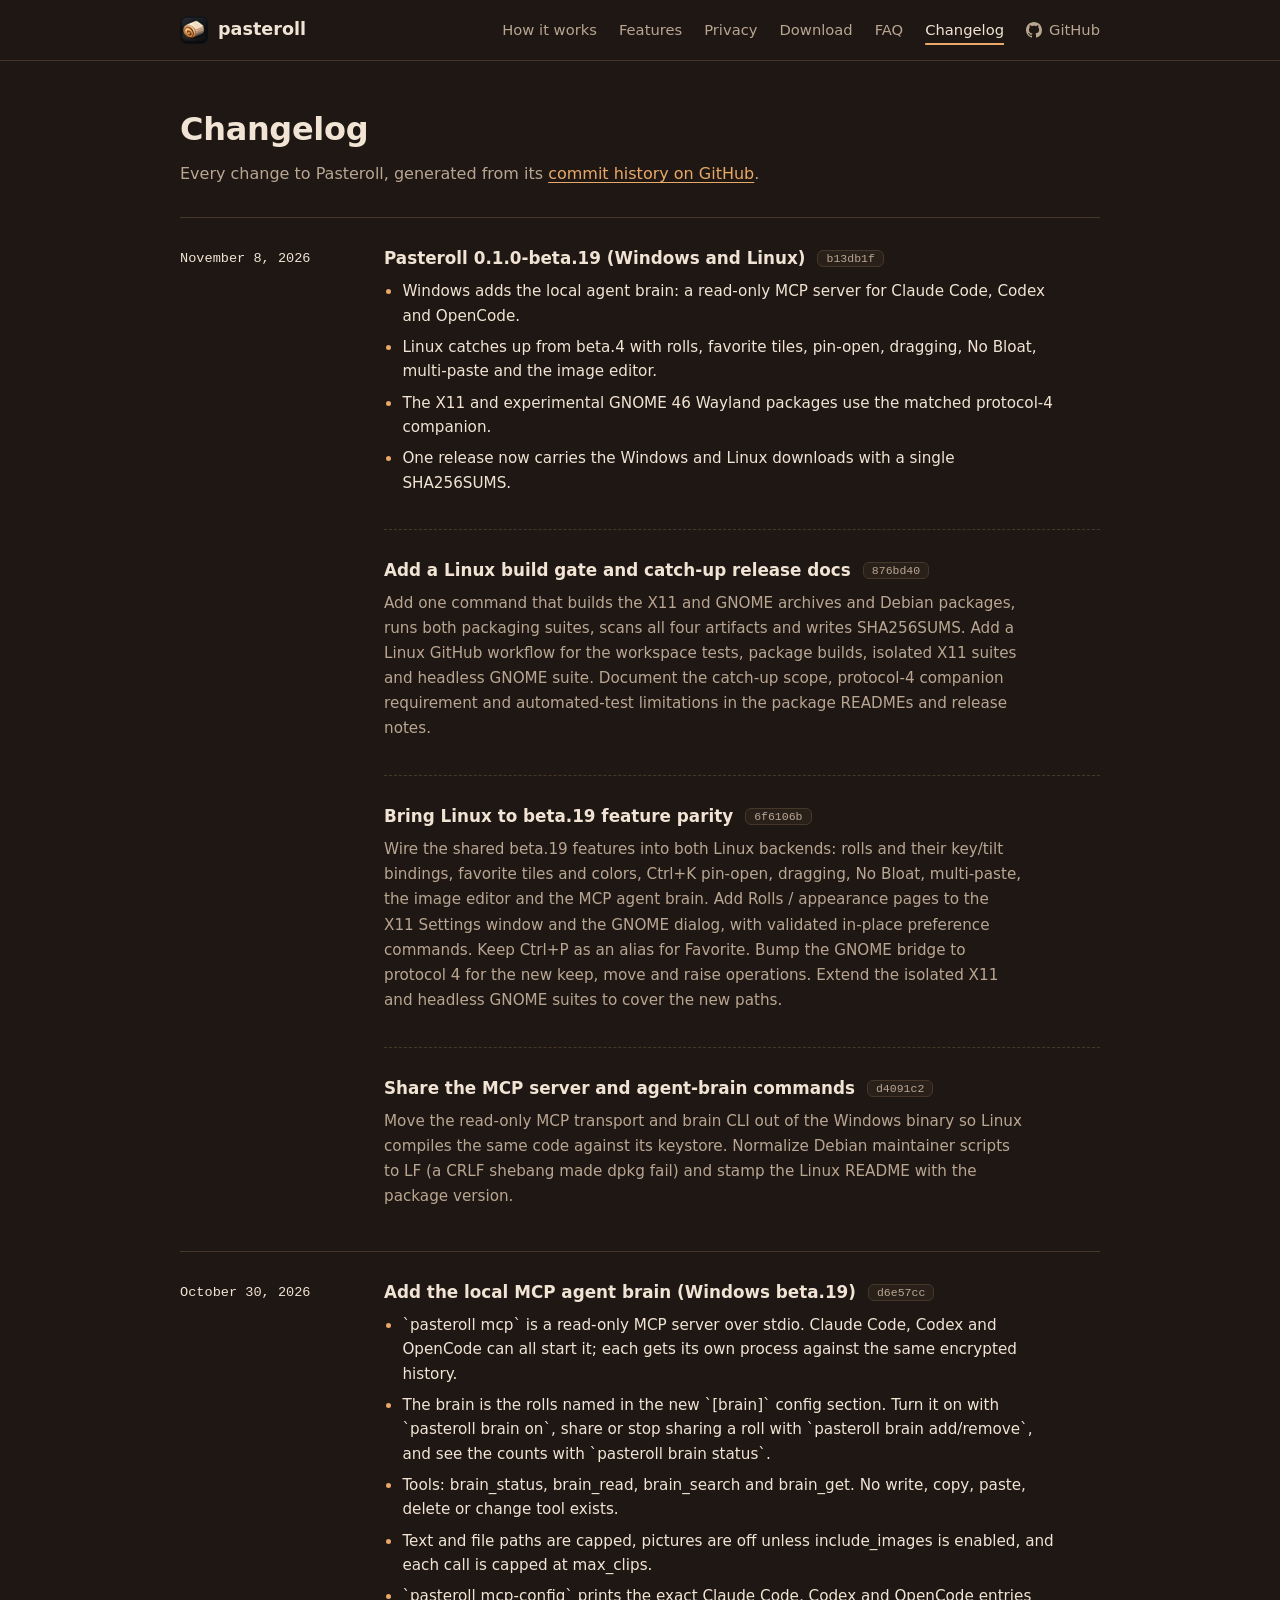
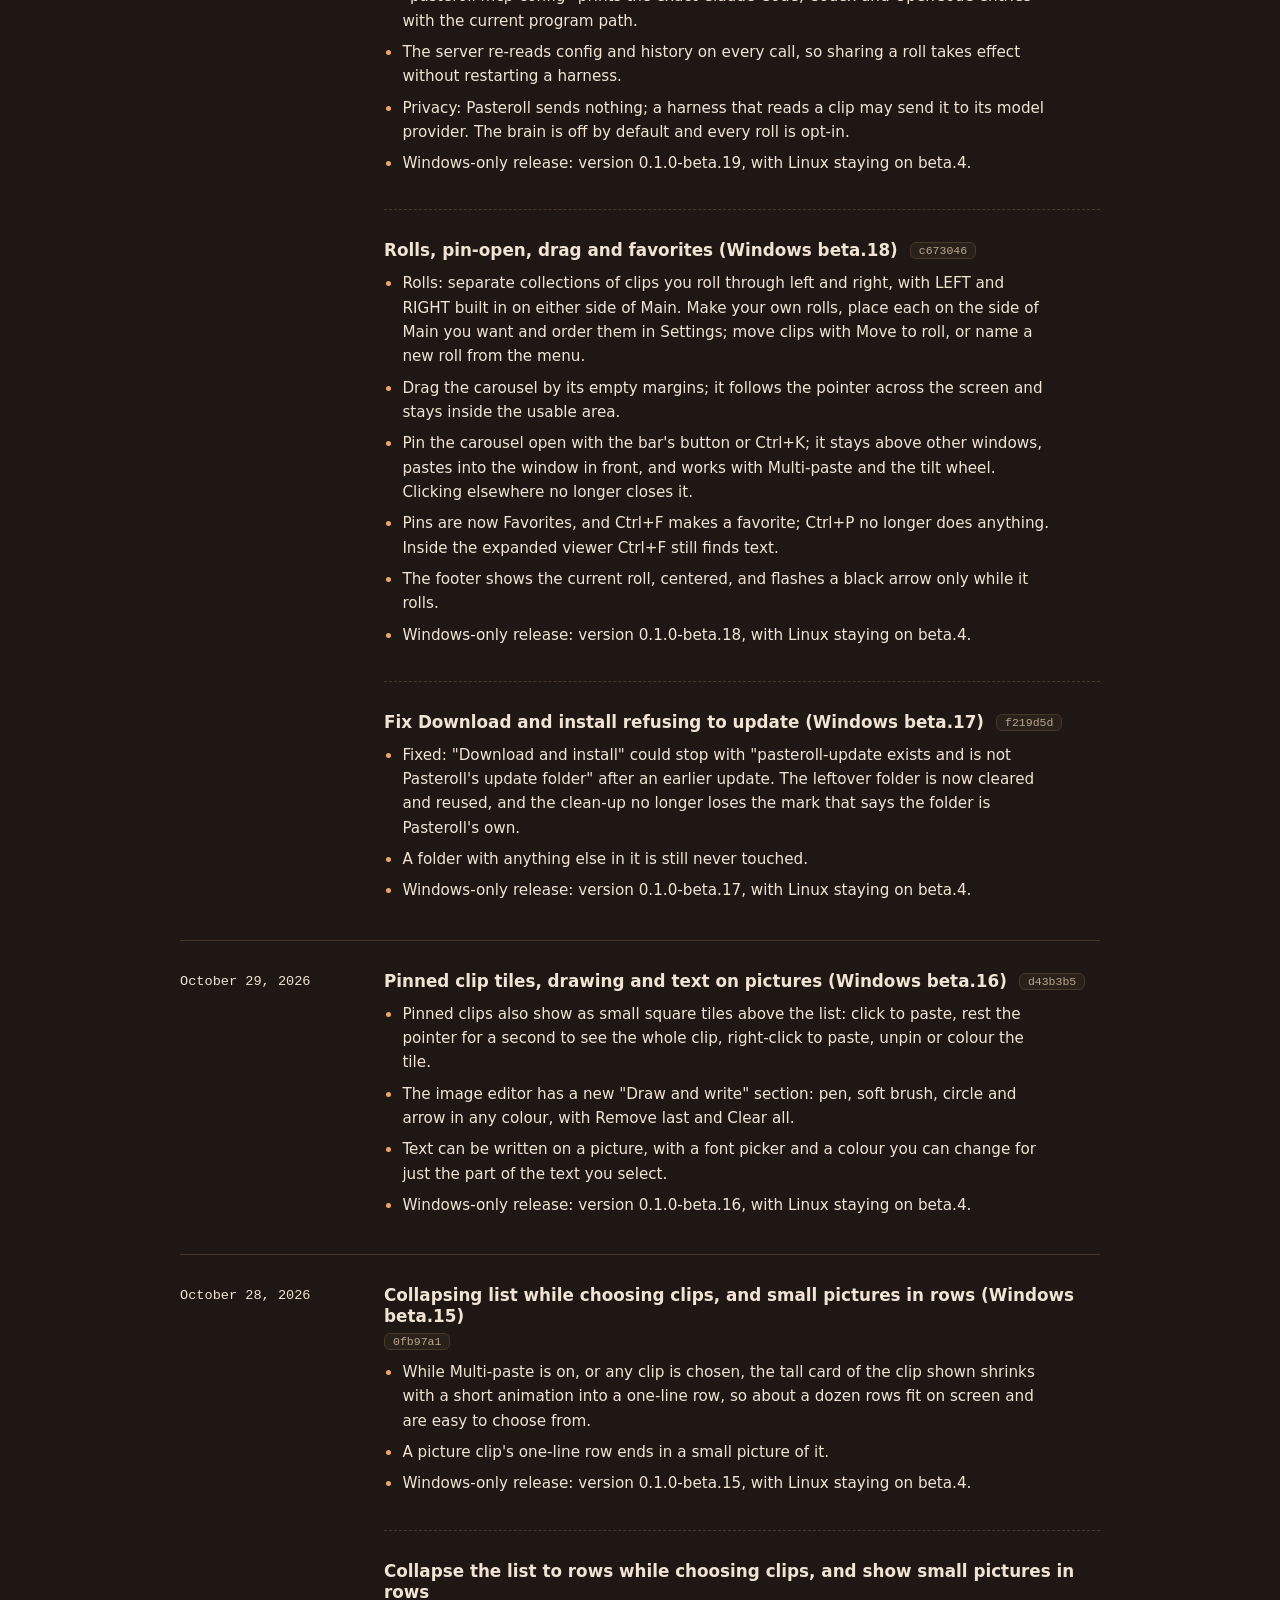
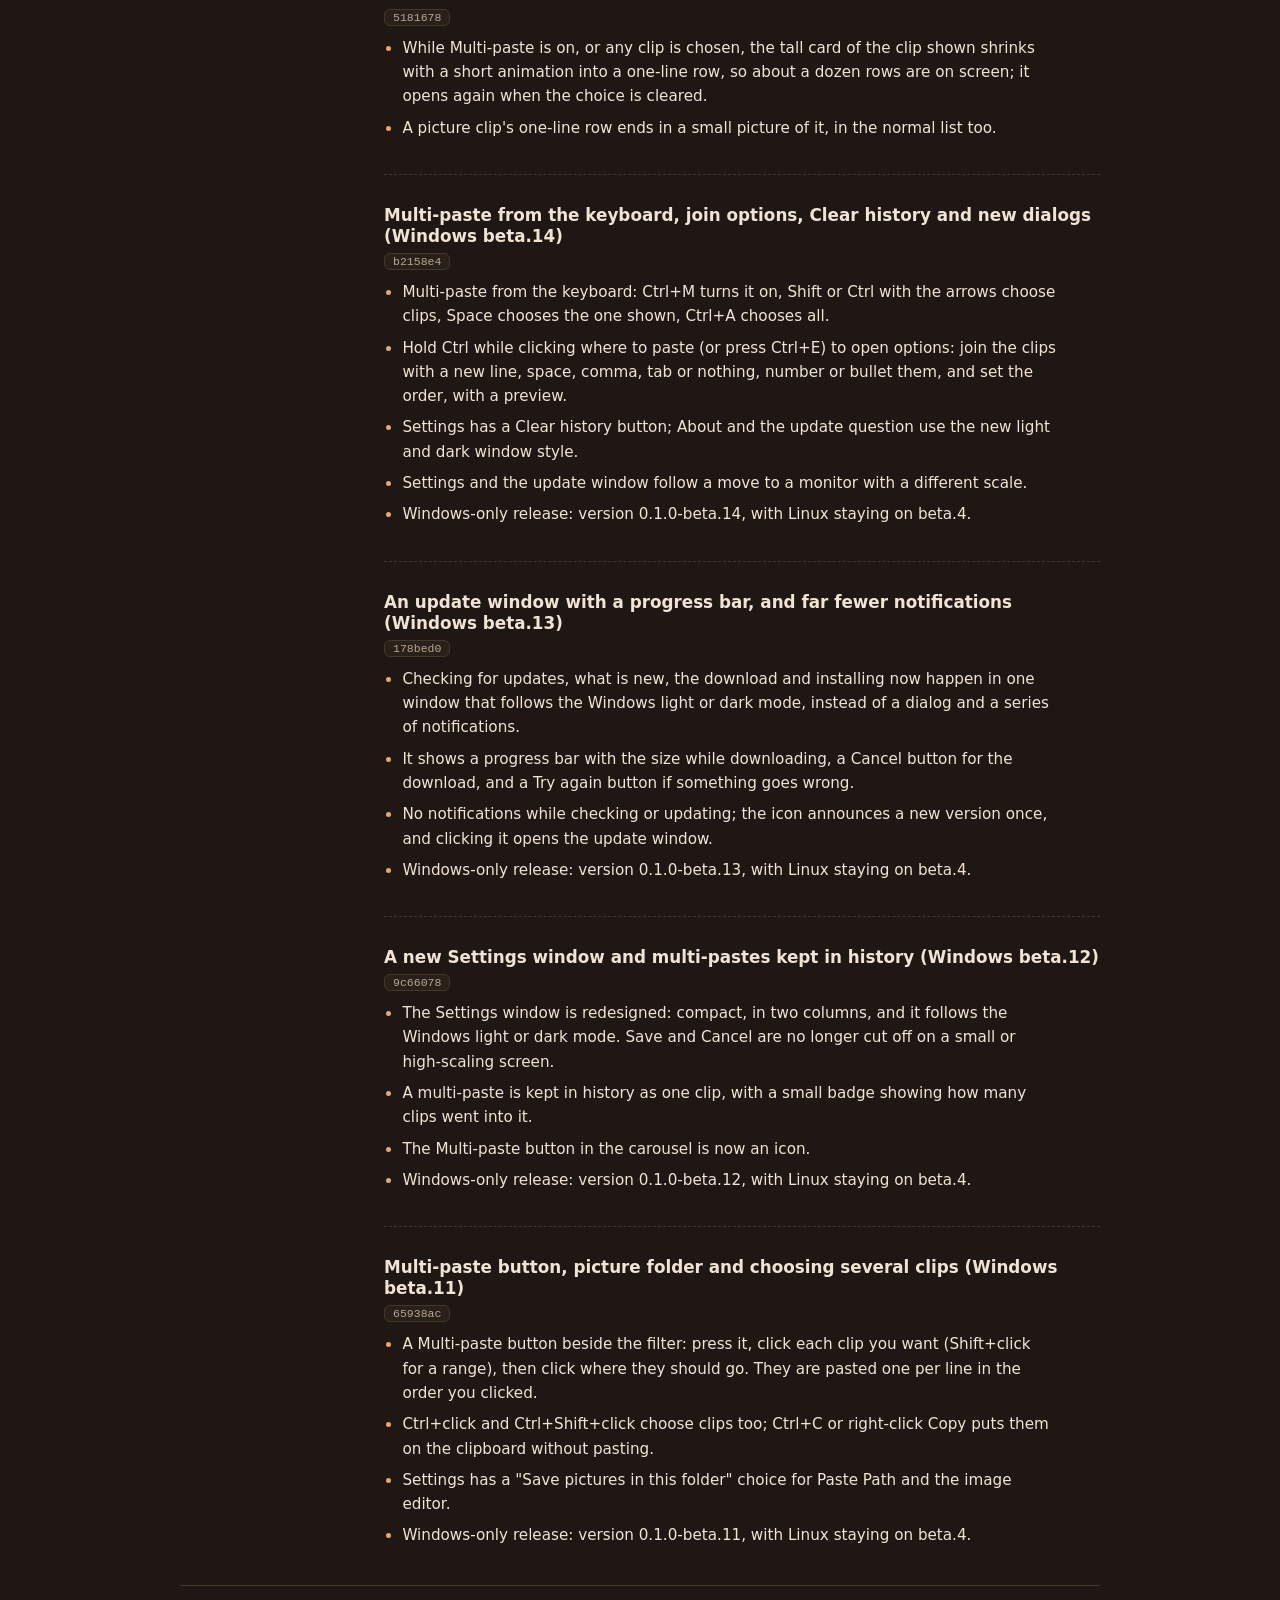
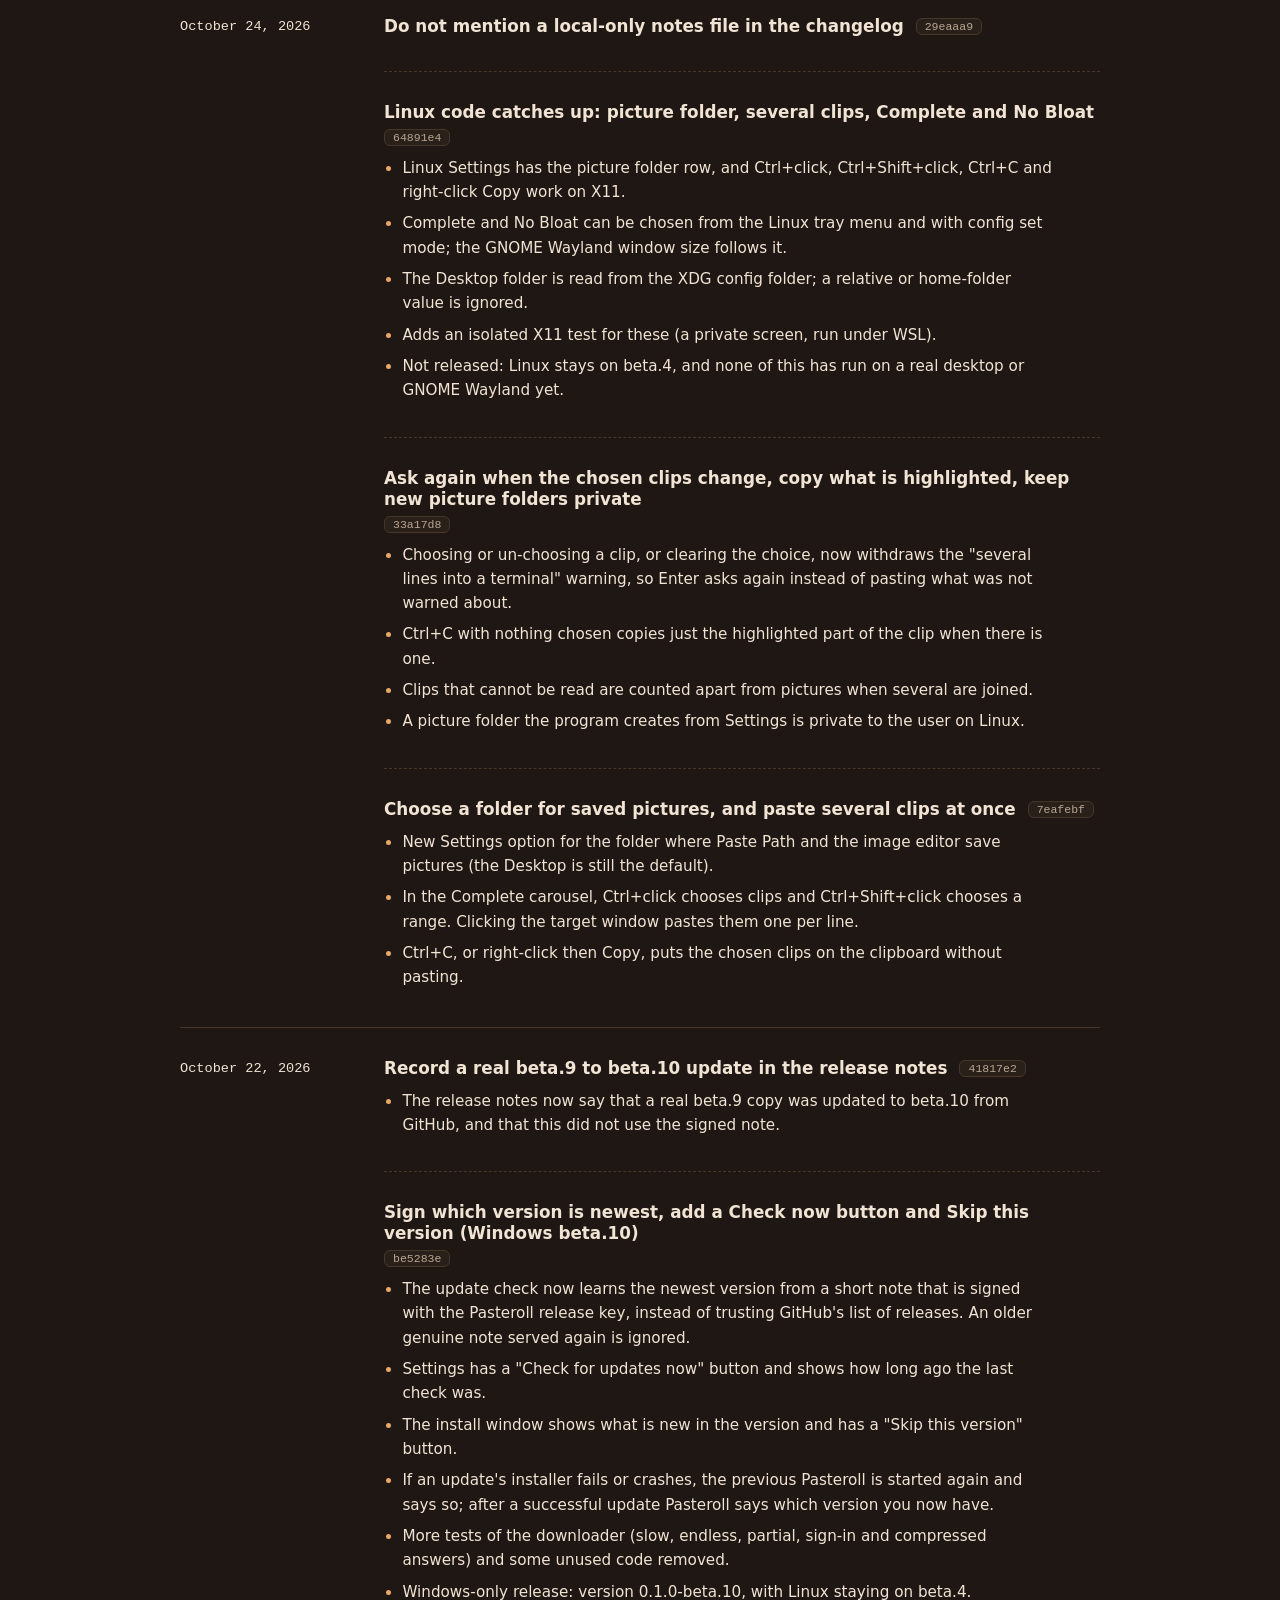
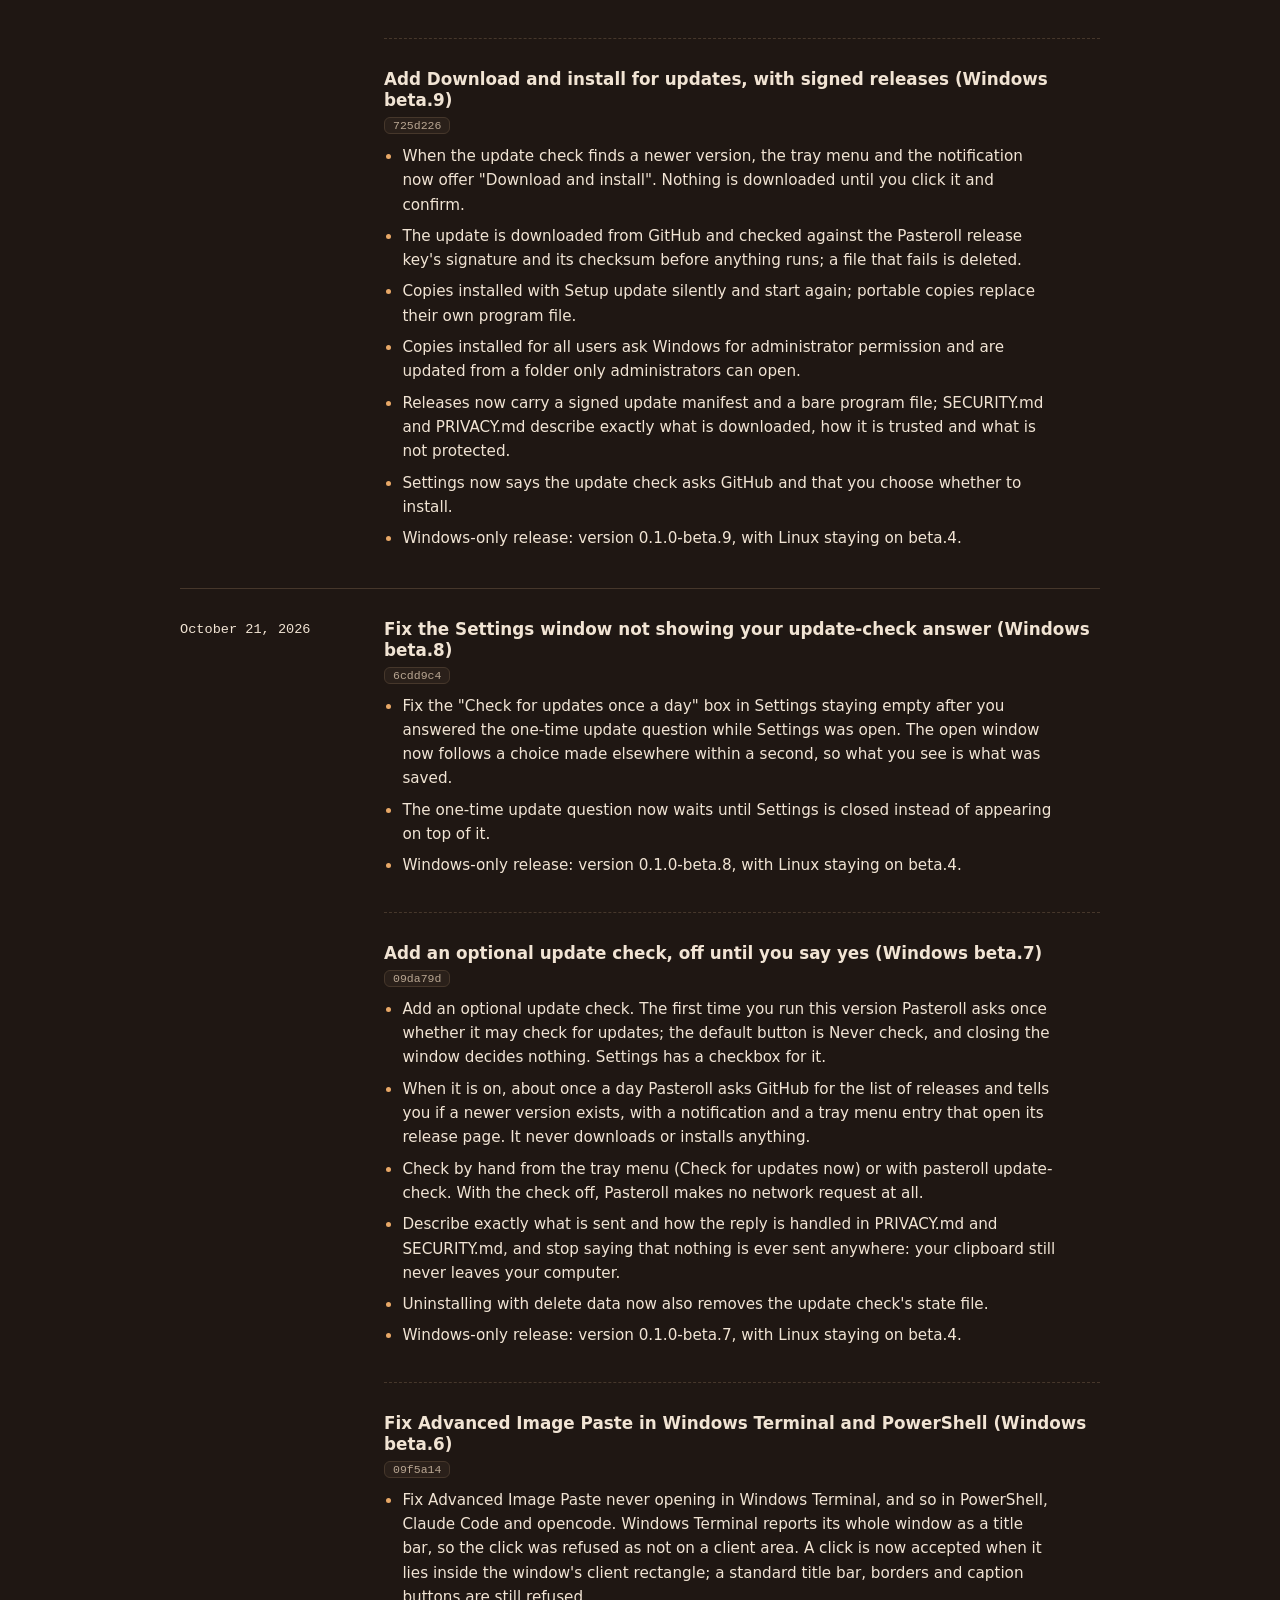
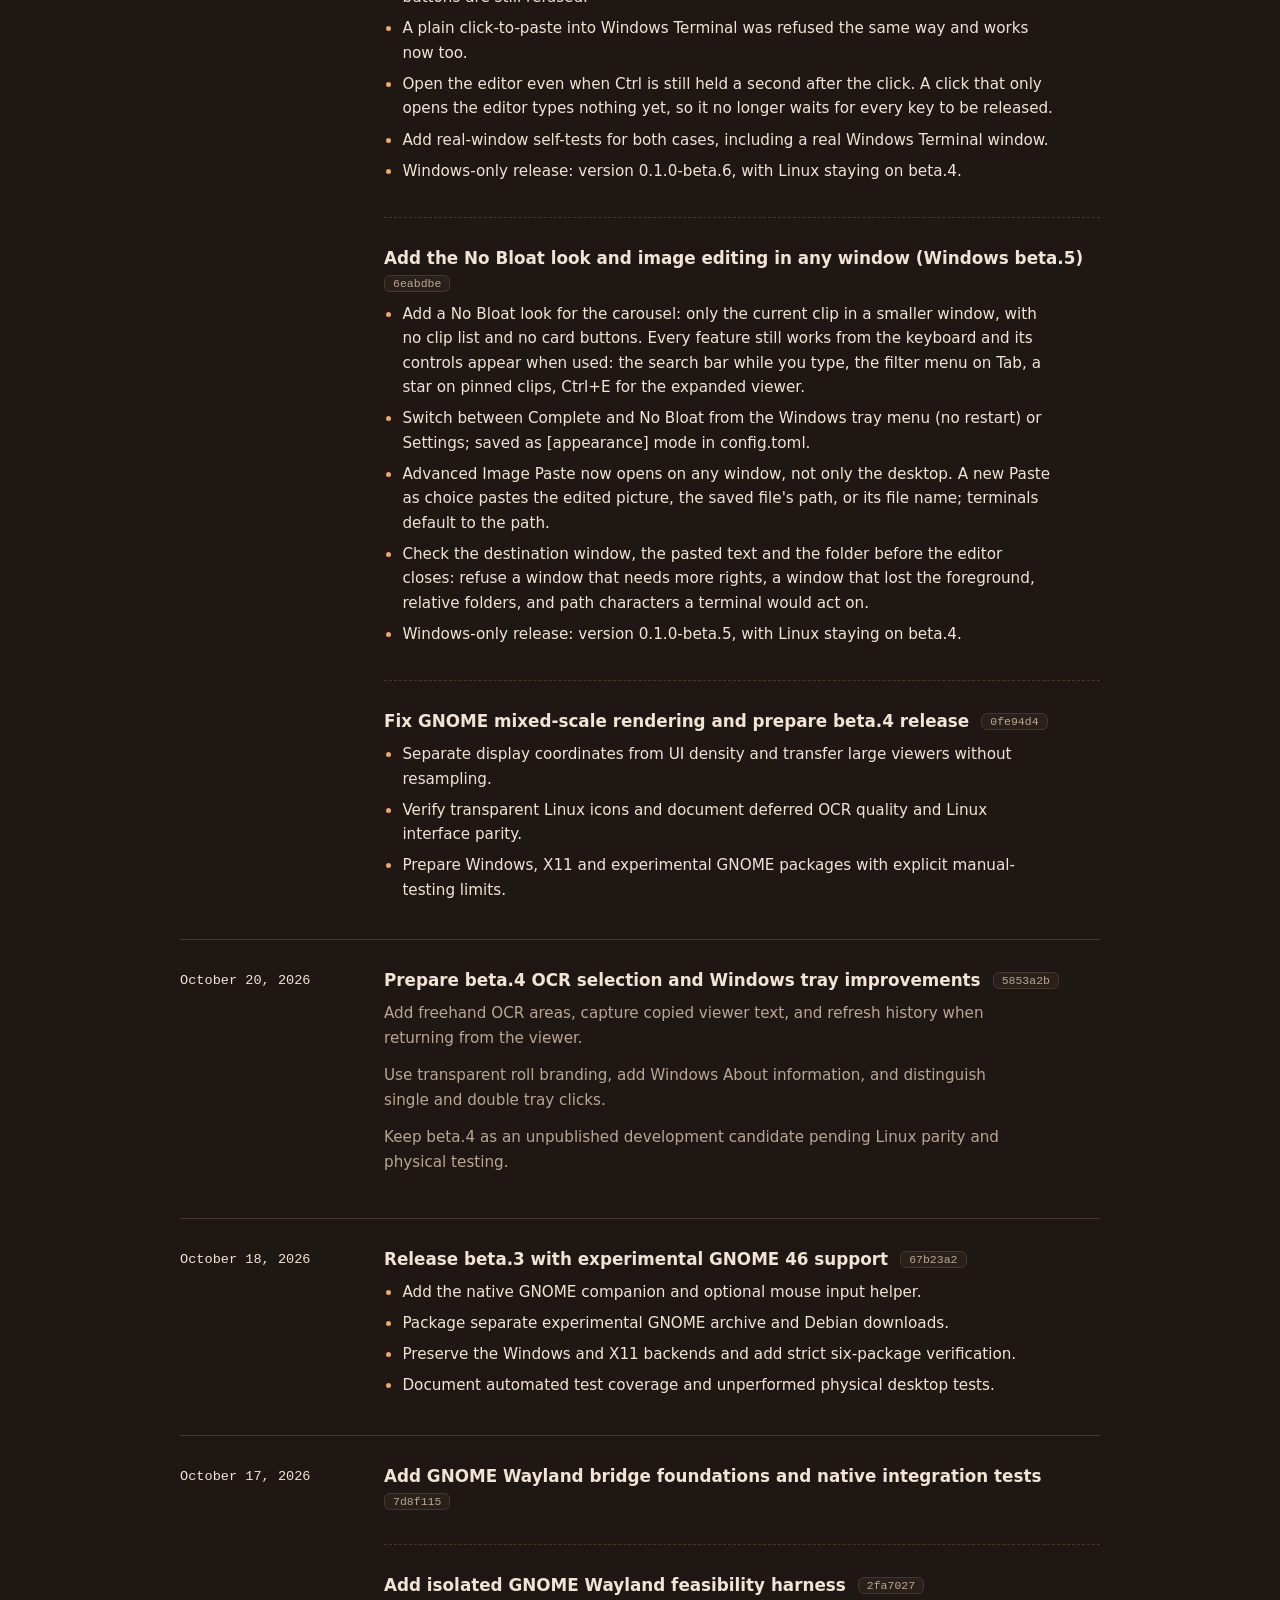
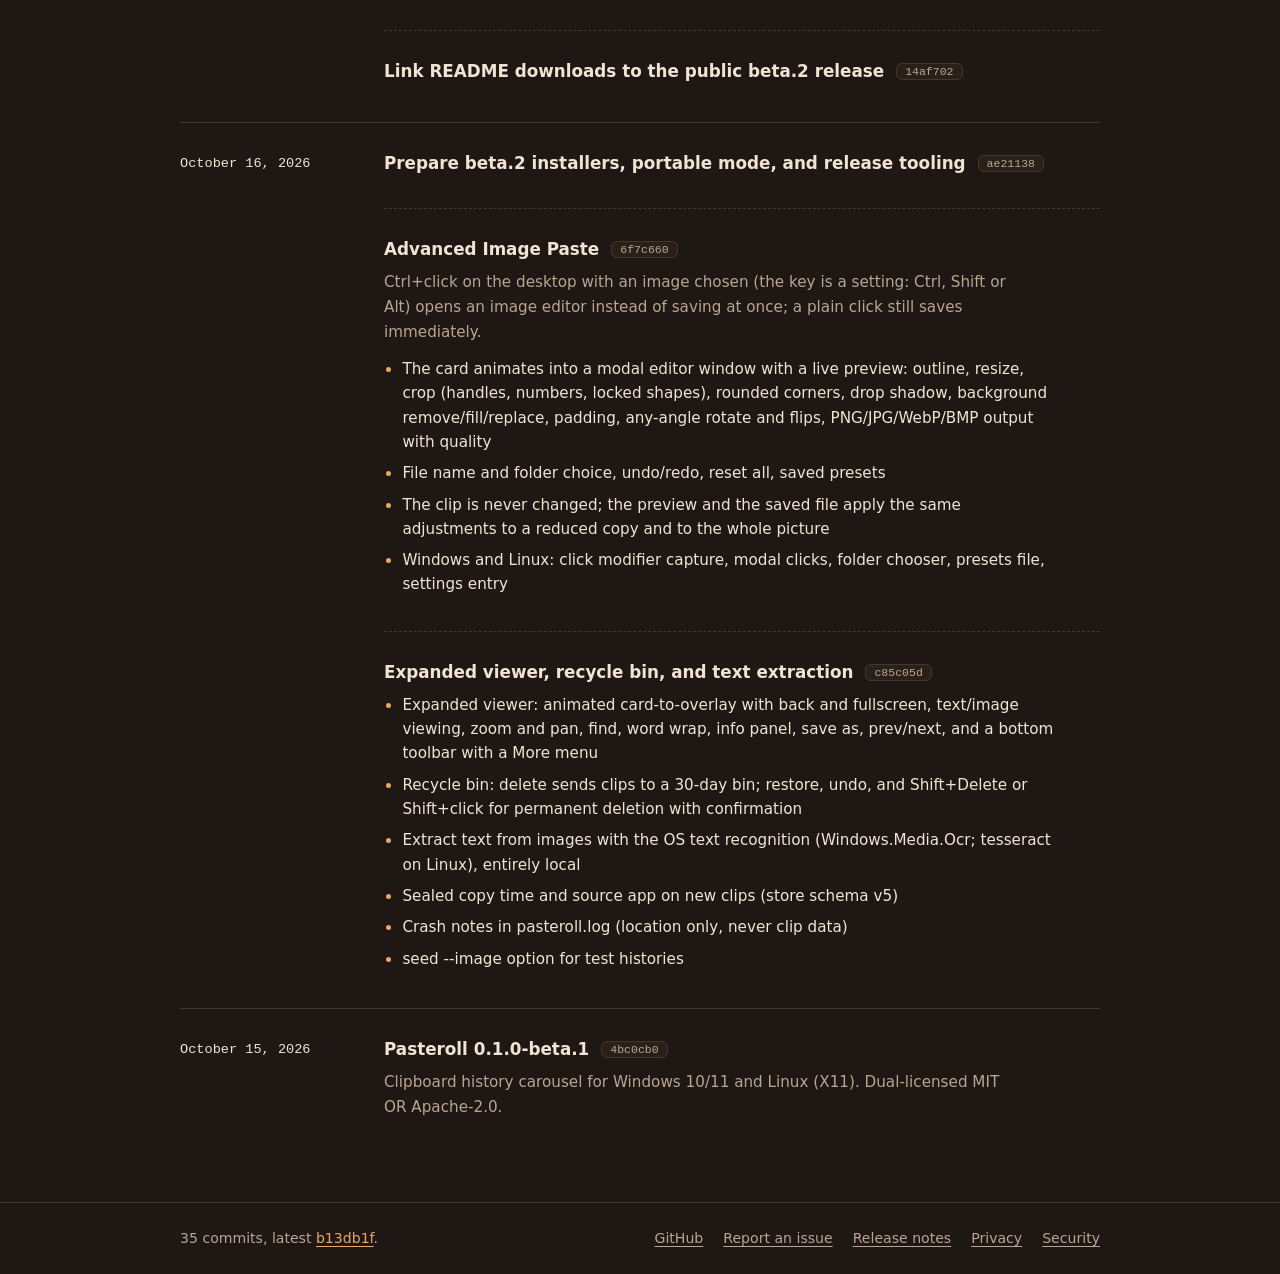
==== changelog/index.html @ c358e91c "Publish 0.1.0-beta.19 Windows and Linux downloads - Point all six downloads at the beta.19 release a" ====
<!doctype html>
<html lang="en" data-theme="cinnamon">
<head>
<meta charset="utf-8">
<meta name="viewport" content="width=device-width, initial-scale=1">
<title>Changelog · Pasteroll</title>
<meta name="description" content="Every change to Pasteroll, taken from the commits in its GitHub repository.">
<meta name="theme-color" content="#1f1713">
<link rel="canonical" href="https://pasteroll.com/changelog/">
<link rel="icon" type="image/png" sizes="32x32" href="/assets/favicon-32.png">
<link rel="apple-touch-icon" href="/assets/apple-touch-icon.png">
<meta property="og:site_name" content="Pasteroll">
<meta property="og:title" content="Pasteroll changelog">
<meta property="og:description" content="Every change to Pasteroll, from the commits in its GitHub repository.">
<meta property="og:url" content="https://pasteroll.com/changelog/">
<meta property="og:image" content="https://pasteroll.com/assets/og.png">
<link rel="stylesheet" href="/styles.css">
<script src="/theme-init.js"></script>
</head>
<body>
<a class="skip" href="#main">Skip to content</a>

<header class="top">
  <div class="wrap bar">
    <a class="brand" href="/" aria-label="Pasteroll, home">
      <img src="/assets/favicon-64.png" width="28" height="28" alt="">
      <span>pasteroll</span>
    </a>
    <nav aria-label="Sections">
      <a href="/#how">How it works</a>
      <a href="/#features">Features</a>
      <a href="/#privacy">Privacy</a>
      <a href="/#download">Download</a>
      <a href="/#faq">FAQ</a>
      <a class="keep" href="/changelog/" aria-current="page">Changelog</a>
      <a class="keep nav-gh" href="https://github.com/qpd-v/pasteroll"><svg class="gh" viewBox="0 0 16 16" width="16" height="16" aria-hidden="true"><path fill="currentColor" d="M8 0C3.58 0 0 3.58 0 8c0 3.54 2.29 6.53 5.47 7.59.4.07.55-.17.55-.38 0-.19-.01-.82-.01-1.49-2.01.37-2.53-.49-2.69-.94-.09-.23-.48-.94-.82-1.13-.28-.15-.68-.52-.01-.53.63-.01 1.08.58 1.23.82.72 1.21 1.87.87 2.33.66.07-.52.28-.87.51-1.07-1.78-.2-3.64-.89-3.64-3.95 0-.87.31-1.59.82-2.15-.08-.2-.36-1.02.08-2.12 0 0 .67-.21 2.2.82.64-.18 1.32-.27 2-.27.68 0 1.36.09 2 .27 1.53-1.04 2.2-.82 2.2-.82.44 1.1.16 1.92.08 2.12.51.56.82 1.27.82 2.15 0 3.07-1.87 3.75-3.65 3.95.29.25.54.73.54 1.48 0 1.07-.01 1.93-.01 2.2 0 .21.15.46.55.38A8.013 8.013 0 0016 8c0-4.42-3.58-8-8-8z"/></svg> GitHub</a>
    </nav>
  </div>
</header>

<main id="main" class="wrap">
  <section class="log-head">
    <h1>Changelog</h1>
    <p class="lead">Every change to Pasteroll, generated from its <a href="https://github.com/qpd-v/pasteroll/commits/main">commit history on GitHub</a>.</p>
  </section>

  <ol class="log">
    <li class="day">
      <time datetime="2026-11-08">November 8, 2026</time>
      <div class="day-body">
        <article class="commit">
          <div class="commit-head"><h2>Pasteroll 0.1.0-beta.19 (Windows and Linux)</h2> <a class="hash" href="https://github.com/qpd-v/pasteroll/commit/b13db1f6ec872852d9d5257dd3262e0e2e050a8c" title="View this commit on GitHub">b13db1f</a></div>
          <ul>
            <li>Windows adds the local agent brain: a read-only MCP server for Claude Code, Codex and OpenCode.</li>
            <li>Linux catches up from beta.4 with rolls, favorite tiles, pin-open, dragging, No Bloat, multi-paste and the image editor.</li>
            <li>The X11 and experimental GNOME 46 Wayland packages use the matched protocol-4 companion.</li>
            <li>One release now carries the Windows and Linux downloads with a single SHA256SUMS.</li>
          </ul>
        </article>
        <article class="commit">
          <div class="commit-head"><h2>Add a Linux build gate and catch-up release docs</h2> <a class="hash" href="https://github.com/qpd-v/pasteroll/commit/876bd40729778febbe7904f426e6e8c6ceb62145" title="View this commit on GitHub">876bd40</a></div>
          <p>Add one command that builds the X11 and GNOME archives and Debian packages, runs both packaging suites, scans all four artifacts and writes SHA256SUMS. Add a Linux GitHub workflow for the workspace tests, package builds, isolated X11 suites and headless GNOME suite. Document the catch-up scope, protocol-4 companion requirement and automated-test limitations in the package READMEs and release notes.</p>
        </article>
        <article class="commit">
          <div class="commit-head"><h2>Bring Linux to beta.19 feature parity</h2> <a class="hash" href="https://github.com/qpd-v/pasteroll/commit/6f6106b1c8be4a85b954565980a1cb5fc8ab1b42" title="View this commit on GitHub">6f6106b</a></div>
          <p>Wire the shared beta.19 features into both Linux backends: rolls and their key/tilt bindings, favorite tiles and colors, Ctrl+K pin-open, dragging, No Bloat, multi-paste, the image editor and the MCP agent brain. Add Rolls / appearance pages to the X11 Settings window and the GNOME dialog, with validated in-place preference commands. Keep Ctrl+P as an alias for Favorite. Bump the GNOME bridge to protocol 4 for the new keep, move and raise operations. Extend the isolated X11 and headless GNOME suites to cover the new paths.</p>
        </article>
        <article class="commit">
          <div class="commit-head"><h2>Share the MCP server and agent-brain commands</h2> <a class="hash" href="https://github.com/qpd-v/pasteroll/commit/d4091c29c01cdbb4c310dd8c8e6df3343d66a676" title="View this commit on GitHub">d4091c2</a></div>
          <p>Move the read-only MCP transport and brain CLI out of the Windows binary so Linux compiles the same code against its keystore. Normalize Debian maintainer scripts to LF (a CRLF shebang made dpkg fail) and stamp the Linux README with the package version.</p>
        </article>
      </div>
    </li>
    <li class="day">
      <time datetime="2026-10-30">October 30, 2026</time>
      <div class="day-body">
        <article class="commit">
          <div class="commit-head"><h2>Add the local MCP agent brain (Windows beta.19)</h2> <a class="hash" href="https://github.com/qpd-v/pasteroll/commit/d6e57cc51f0145e83108641eba351abeb1fe62d7" title="View this commit on GitHub">d6e57cc</a></div>
          <ul>
            <li>`pasteroll mcp` is a read-only MCP server over stdio. Claude Code, Codex and OpenCode can all start it; each gets its own process against the same encrypted history.</li>
            <li>The brain is the rolls named in the new `[brain]` config section. Turn it on with `pasteroll brain on`, share or stop sharing a roll with `pasteroll brain add/remove`, and see the counts with `pasteroll brain status`.</li>
            <li>Tools: brain_status, brain_read, brain_search and brain_get. No write, copy, paste, delete or change tool exists.</li>
            <li>Text and file paths are capped, pictures are off unless include_images is enabled, and each call is capped at max_clips.</li>
            <li>`pasteroll mcp-config` prints the exact Claude Code, Codex and OpenCode entries with the current program path.</li>
            <li>The server re-reads config and history on every call, so sharing a roll takes effect without restarting a harness.</li>
            <li>Privacy: Pasteroll sends nothing; a harness that reads a clip may send it to its model provider. The brain is off by default and every roll is opt-in.</li>
            <li>Windows-only release: version 0.1.0-beta.19, with Linux staying on beta.4.</li>
          </ul>
        </article>
        <article class="commit">
          <div class="commit-head"><h2>Rolls, pin-open, drag and favorites (Windows beta.18)</h2> <a class="hash" href="https://github.com/qpd-v/pasteroll/commit/c67304607a9024a41b9e5176d0d20a2a6ccfd2a6" title="View this commit on GitHub">c673046</a></div>
          <ul>
            <li>Rolls: separate collections of clips you roll through left and right, with LEFT and RIGHT built in on either side of Main. Make your own rolls, place each on the side of Main you want and order them in Settings; move clips with Move to roll, or name a new roll from the menu.</li>
            <li>Drag the carousel by its empty margins; it follows the pointer across the screen and stays inside the usable area.</li>
            <li>Pin the carousel open with the bar&#x27;s button or Ctrl+K; it stays above other windows, pastes into the window in front, and works with Multi-paste and the tilt wheel. Clicking elsewhere no longer closes it.</li>
            <li>Pins are now Favorites, and Ctrl+F makes a favorite; Ctrl+P no longer does anything. Inside the expanded viewer Ctrl+F still finds text.</li>
            <li>The footer shows the current roll, centered, and flashes a black arrow only while it rolls.</li>
            <li>Windows-only release: version 0.1.0-beta.18, with Linux staying on beta.4.</li>
          </ul>
        </article>
        <article class="commit">
          <div class="commit-head"><h2>Fix Download and install refusing to update (Windows beta.17)</h2> <a class="hash" href="https://github.com/qpd-v/pasteroll/commit/f219d5d7df4a6231dcb953808ab247851d41c171" title="View this commit on GitHub">f219d5d</a></div>
          <ul>
            <li>Fixed: &quot;Download and install&quot; could stop with &quot;pasteroll-update exists and is not Pasteroll&#x27;s update folder&quot; after an earlier update. The leftover folder is now cleared and reused, and the clean-up no longer loses the mark that says the folder is Pasteroll&#x27;s own.</li>
            <li>A folder with anything else in it is still never touched.</li>
            <li>Windows-only release: version 0.1.0-beta.17, with Linux staying on beta.4.</li>
          </ul>
        </article>
      </div>
    </li>
    <li class="day">
      <time datetime="2026-10-29">October 29, 2026</time>
      <div class="day-body">
        <article class="commit">
          <div class="commit-head"><h2>Pinned clip tiles, drawing and text on pictures (Windows beta.16)</h2> <a class="hash" href="https://github.com/qpd-v/pasteroll/commit/d43b3b57b68cc28cf4d180d3b6f6f7d0134ec547" title="View this commit on GitHub">d43b3b5</a></div>
          <ul>
            <li>Pinned clips also show as small square tiles above the list: click to paste, rest the pointer for a second to see the whole clip, right-click to paste, unpin or colour the tile.</li>
            <li>The image editor has a new &quot;Draw and write&quot; section: pen, soft brush, circle and arrow in any colour, with Remove last and Clear all.</li>
            <li>Text can be written on a picture, with a font picker and a colour you can change for just the part of the text you select.</li>
            <li>Windows-only release: version 0.1.0-beta.16, with Linux staying on beta.4.</li>
          </ul>
        </article>
      </div>
    </li>
    <li class="day">
      <time datetime="2026-10-28">October 28, 2026</time>
      <div class="day-body">
        <article class="commit">
          <div class="commit-head"><h2>Collapsing list while choosing clips, and small pictures in rows (Windows beta.15)</h2> <a class="hash" href="https://github.com/qpd-v/pasteroll/commit/0fb97a199fbf4ba2e45efab3025aa1cc5bd2f806" title="View this commit on GitHub">0fb97a1</a></div>
          <ul>
            <li>While Multi-paste is on, or any clip is chosen, the tall card of the clip shown shrinks with a short animation into a one-line row, so about a dozen rows fit on screen and are easy to choose from.</li>
            <li>A picture clip&#x27;s one-line row ends in a small picture of it.</li>
            <li>Windows-only release: version 0.1.0-beta.15, with Linux staying on beta.4.</li>
          </ul>
        </article>
        <article class="commit">
          <div class="commit-head"><h2>Collapse the list to rows while choosing clips, and show small pictures in rows</h2> <a class="hash" href="https://github.com/qpd-v/pasteroll/commit/518167892cd2cc8001165e8815c3b3a3005fe284" title="View this commit on GitHub">5181678</a></div>
          <ul>
            <li>While Multi-paste is on, or any clip is chosen, the tall card of the clip shown shrinks with a short animation into a one-line row, so about a dozen rows are on screen; it opens again when the choice is cleared.</li>
            <li>A picture clip&#x27;s one-line row ends in a small picture of it, in the normal list too.</li>
          </ul>
        </article>
        <article class="commit">
          <div class="commit-head"><h2>Multi-paste from the keyboard, join options, Clear history and new dialogs (Windows beta.14)</h2> <a class="hash" href="https://github.com/qpd-v/pasteroll/commit/b2158e48329452af073aa81007ad908c592f24eb" title="View this commit on GitHub">b2158e4</a></div>
          <ul>
            <li>Multi-paste from the keyboard: Ctrl+M turns it on, Shift or Ctrl with the arrows choose clips, Space chooses the one shown, Ctrl+A chooses all.</li>
            <li>Hold Ctrl while clicking where to paste (or press Ctrl+E) to open options: join the clips with a new line, space, comma, tab or nothing, number or bullet them, and set the order, with a preview.</li>
            <li>Settings has a Clear history button; About and the update question use the new light and dark window style.</li>
            <li>Settings and the update window follow a move to a monitor with a different scale.</li>
            <li>Windows-only release: version 0.1.0-beta.14, with Linux staying on beta.4.</li>
          </ul>
        </article>
        <article class="commit">
          <div class="commit-head"><h2>An update window with a progress bar, and far fewer notifications (Windows beta.13)</h2> <a class="hash" href="https://github.com/qpd-v/pasteroll/commit/178bed0dbde0d0fb972ce6ce93091d1052c90c11" title="View this commit on GitHub">178bed0</a></div>
          <ul>
            <li>Checking for updates, what is new, the download and installing now happen in one window that follows the Windows light or dark mode, instead of a dialog and a series of notifications.</li>
            <li>It shows a progress bar with the size while downloading, a Cancel button for the download, and a Try again button if something goes wrong.</li>
            <li>No notifications while checking or updating; the icon announces a new version once, and clicking it opens the update window.</li>
            <li>Windows-only release: version 0.1.0-beta.13, with Linux staying on beta.4.</li>
          </ul>
        </article>
        <article class="commit">
          <div class="commit-head"><h2>A new Settings window and multi-pastes kept in history (Windows beta.12)</h2> <a class="hash" href="https://github.com/qpd-v/pasteroll/commit/9c66078ed4d318805ecda7bf59e3ab3218eedd7b" title="View this commit on GitHub">9c66078</a></div>
          <ul>
            <li>The Settings window is redesigned: compact, in two columns, and it follows the Windows light or dark mode. Save and Cancel are no longer cut off on a small or high-scaling screen.</li>
            <li>A multi-paste is kept in history as one clip, with a small badge showing how many clips went into it.</li>
            <li>The Multi-paste button in the carousel is now an icon.</li>
            <li>Windows-only release: version 0.1.0-beta.12, with Linux staying on beta.4.</li>
          </ul>
        </article>
        <article class="commit">
          <div class="commit-head"><h2>Multi-paste button, picture folder and choosing several clips (Windows beta.11)</h2> <a class="hash" href="https://github.com/qpd-v/pasteroll/commit/65938ac40a4fab07fe3ef08469c3dd6f19e4a0ef" title="View this commit on GitHub">65938ac</a></div>
          <ul>
            <li>A Multi-paste button beside the filter: press it, click each clip you want (Shift+click for a range), then click where they should go. They are pasted one per line in the order you clicked.</li>
            <li>Ctrl+click and Ctrl+Shift+click choose clips too; Ctrl+C or right-click Copy puts them on the clipboard without pasting.</li>
            <li>Settings has a &quot;Save pictures in this folder&quot; choice for Paste Path and the image editor.</li>
            <li>Windows-only release: version 0.1.0-beta.11, with Linux staying on beta.4.</li>
          </ul>
        </article>
      </div>
    </li>
    <li class="day">
      <time datetime="2026-10-24">October 24, 2026</time>
      <div class="day-body">
        <article class="commit">
          <div class="commit-head"><h2>Do not mention a local-only notes file in the changelog</h2> <a class="hash" href="https://github.com/qpd-v/pasteroll/commit/29eaaa9120fed51a28555f31e591efe37804e4aa" title="View this commit on GitHub">29eaaa9</a></div>
        </article>
        <article class="commit">
          <div class="commit-head"><h2>Linux code catches up: picture folder, several clips, Complete and No Bloat</h2> <a class="hash" href="https://github.com/qpd-v/pasteroll/commit/64891e42926b8fd13abe49c9a64b7e8db826234d" title="View this commit on GitHub">64891e4</a></div>
          <ul>
            <li>Linux Settings has the picture folder row, and Ctrl+click, Ctrl+Shift+click, Ctrl+C and right-click Copy work on X11.</li>
            <li>Complete and No Bloat can be chosen from the Linux tray menu and with config set mode; the GNOME Wayland window size follows it.</li>
            <li>The Desktop folder is read from the XDG config folder; a relative or home-folder value is ignored.</li>
            <li>Adds an isolated X11 test for these (a private screen, run under WSL).</li>
            <li>Not released: Linux stays on beta.4, and none of this has run on a real desktop or GNOME Wayland yet.</li>
          </ul>
        </article>
        <article class="commit">
          <div class="commit-head"><h2>Ask again when the chosen clips change, copy what is highlighted, keep new picture folders private</h2> <a class="hash" href="https://github.com/qpd-v/pasteroll/commit/33a17d80ba3784cdcd259ee8244a9efb8054529a" title="View this commit on GitHub">33a17d8</a></div>
          <ul>
            <li>Choosing or un-choosing a clip, or clearing the choice, now withdraws the &quot;several lines into a terminal&quot; warning, so Enter asks again instead of pasting what was not warned about.</li>
            <li>Ctrl+C with nothing chosen copies just the highlighted part of the clip when there is one.</li>
            <li>Clips that cannot be read are counted apart from pictures when several are joined.</li>
            <li>A picture folder the program creates from Settings is private to the user on Linux.</li>
          </ul>
        </article>
        <article class="commit">
          <div class="commit-head"><h2>Choose a folder for saved pictures, and paste several clips at once</h2> <a class="hash" href="https://github.com/qpd-v/pasteroll/commit/7eafebf9954dca16439ee6283f520d359664cb9b" title="View this commit on GitHub">7eafebf</a></div>
          <ul>
            <li>New Settings option for the folder where Paste Path and the image editor save pictures (the Desktop is still the default).</li>
            <li>In the Complete carousel, Ctrl+click chooses clips and Ctrl+Shift+click chooses a range. Clicking the target window pastes them one per line.</li>
            <li>Ctrl+C, or right-click then Copy, puts the chosen clips on the clipboard without pasting.</li>
          </ul>
        </article>
      </div>
    </li>
    <li class="day">
      <time datetime="2026-10-22">October 22, 2026</time>
      <div class="day-body">
        <article class="commit">
          <div class="commit-head"><h2>Record a real beta.9 to beta.10 update in the release notes</h2> <a class="hash" href="https://github.com/qpd-v/pasteroll/commit/41817e2000d78047980729db6e0d2fee00755e19" title="View this commit on GitHub">41817e2</a></div>
          <ul>
            <li>The release notes now say that a real beta.9 copy was updated to beta.10 from GitHub, and that this did not use the signed note.</li>
          </ul>
        </article>
        <article class="commit">
          <div class="commit-head"><h2>Sign which version is newest, add a Check now button and Skip this version (Windows beta.10)</h2> <a class="hash" href="https://github.com/qpd-v/pasteroll/commit/be5283ebd2daf7e80e66555af4987c8cbeafefc4" title="View this commit on GitHub">be5283e</a></div>
          <ul>
            <li>The update check now learns the newest version from a short note that is signed with the Pasteroll release key, instead of trusting GitHub&#x27;s list of releases. An older genuine note served again is ignored.</li>
            <li>Settings has a &quot;Check for updates now&quot; button and shows how long ago the last check was.</li>
            <li>The install window shows what is new in the version and has a &quot;Skip this version&quot; button.</li>
            <li>If an update&#x27;s installer fails or crashes, the previous Pasteroll is started again and says so; after a successful update Pasteroll says which version you now have.</li>
            <li>More tests of the downloader (slow, endless, partial, sign-in and compressed answers) and some unused code removed.</li>
            <li>Windows-only release: version 0.1.0-beta.10, with Linux staying on beta.4.</li>
          </ul>
        </article>
        <article class="commit">
          <div class="commit-head"><h2>Add Download and install for updates, with signed releases (Windows beta.9)</h2> <a class="hash" href="https://github.com/qpd-v/pasteroll/commit/725d226dd211a6c4d55b05a3f4a4812264700ebb" title="View this commit on GitHub">725d226</a></div>
          <ul>
            <li>When the update check finds a newer version, the tray menu and the notification now offer &quot;Download and install&quot;. Nothing is downloaded until you click it and confirm.</li>
            <li>The update is downloaded from GitHub and checked against the Pasteroll release key&#x27;s signature and its checksum before anything runs; a file that fails is deleted.</li>
            <li>Copies installed with Setup update silently and start again; portable copies replace their own program file.</li>
            <li>Copies installed for all users ask Windows for administrator permission and are updated from a folder only administrators can open.</li>
            <li>Releases now carry a signed update manifest and a bare program file; SECURITY.md and PRIVACY.md describe exactly what is downloaded, how it is trusted and what is not protected.</li>
            <li>Settings now says the update check asks GitHub and that you choose whether to install.</li>
            <li>Windows-only release: version 0.1.0-beta.9, with Linux staying on beta.4.</li>
          </ul>
        </article>
      </div>
    </li>
    <li class="day">
      <time datetime="2026-10-21">October 21, 2026</time>
      <div class="day-body">
        <article class="commit">
          <div class="commit-head"><h2>Fix the Settings window not showing your update-check answer (Windows beta.8)</h2> <a class="hash" href="https://github.com/qpd-v/pasteroll/commit/6cdd9c4e198b16124aeb00c0bb5962947357312a" title="View this commit on GitHub">6cdd9c4</a></div>
          <ul>
            <li>Fix the &quot;Check for updates once a day&quot; box in Settings staying empty after you answered the one-time update question while Settings was open. The open window now follows a choice made elsewhere within a second, so what you see is what was saved.</li>
            <li>The one-time update question now waits until Settings is closed instead of appearing on top of it.</li>
            <li>Windows-only release: version 0.1.0-beta.8, with Linux staying on beta.4.</li>
          </ul>
        </article>
        <article class="commit">
          <div class="commit-head"><h2>Add an optional update check, off until you say yes (Windows beta.7)</h2> <a class="hash" href="https://github.com/qpd-v/pasteroll/commit/09da79d19fa0c9b03552ebaee1846adbce271e82" title="View this commit on GitHub">09da79d</a></div>
          <ul>
            <li>Add an optional update check. The first time you run this version Pasteroll asks once whether it may check for updates; the default button is Never check, and closing the window decides nothing. Settings has a checkbox for it.</li>
            <li>When it is on, about once a day Pasteroll asks GitHub for the list of releases and tells you if a newer version exists, with a notification and a tray menu entry that open its release page. It never downloads or installs anything.</li>
            <li>Check by hand from the tray menu (Check for updates now) or with pasteroll update-check. With the check off, Pasteroll makes no network request at all.</li>
            <li>Describe exactly what is sent and how the reply is handled in PRIVACY.md and SECURITY.md, and stop saying that nothing is ever sent anywhere: your clipboard still never leaves your computer.</li>
            <li>Uninstalling with delete data now also removes the update check&#x27;s state file.</li>
            <li>Windows-only release: version 0.1.0-beta.7, with Linux staying on beta.4.</li>
          </ul>
        </article>
        <article class="commit">
          <div class="commit-head"><h2>Fix Advanced Image Paste in Windows Terminal and PowerShell (Windows beta.6)</h2> <a class="hash" href="https://github.com/qpd-v/pasteroll/commit/09f5a14022b3f84aa82e6e352fc4ebdf35ceefa6" title="View this commit on GitHub">09f5a14</a></div>
          <ul>
            <li>Fix Advanced Image Paste never opening in Windows Terminal, and so in PowerShell, Claude Code and opencode. Windows Terminal reports its whole window as a title bar, so the click was refused as not on a client area. A click is now accepted when it lies inside the window&#x27;s client rectangle; a standard title bar, borders and caption buttons are still refused.</li>
            <li>A plain click-to-paste into Windows Terminal was refused the same way and works now too.</li>
            <li>Open the editor even when Ctrl is still held a second after the click. A click that only opens the editor types nothing yet, so it no longer waits for every key to be released.</li>
            <li>Add real-window self-tests for both cases, including a real Windows Terminal window.</li>
            <li>Windows-only release: version 0.1.0-beta.6, with Linux staying on beta.4.</li>
          </ul>
        </article>
        <article class="commit">
          <div class="commit-head"><h2>Add the No Bloat look and image editing in any window (Windows beta.5)</h2> <a class="hash" href="https://github.com/qpd-v/pasteroll/commit/6eabdbe6493d29691d167868c18c6732d0d77a4f" title="View this commit on GitHub">6eabdbe</a></div>
          <ul>
            <li>Add a No Bloat look for the carousel: only the current clip in a smaller window, with no clip list and no card buttons. Every feature still works from the keyboard and its controls appear when used: the search bar while you type, the filter menu on Tab, a star on pinned clips, Ctrl+E for the expanded viewer.</li>
            <li>Switch between Complete and No Bloat from the Windows tray menu (no restart) or Settings; saved as [appearance] mode in config.toml.</li>
            <li>Advanced Image Paste now opens on any window, not only the desktop. A new Paste as choice pastes the edited picture, the saved file&#x27;s path, or its file name; terminals default to the path.</li>
            <li>Check the destination window, the pasted text and the folder before the editor closes: refuse a window that needs more rights, a window that lost the foreground, relative folders, and path characters a terminal would act on.</li>
            <li>Windows-only release: version 0.1.0-beta.5, with Linux staying on beta.4.</li>
          </ul>
        </article>
        <article class="commit">
          <div class="commit-head"><h2>Fix GNOME mixed-scale rendering and prepare beta.4 release</h2> <a class="hash" href="https://github.com/qpd-v/pasteroll/commit/0fe94d4132b154ab2c945533347bc3da0d2bb960" title="View this commit on GitHub">0fe94d4</a></div>
          <ul>
            <li>Separate display coordinates from UI density and transfer large viewers without resampling.</li>
            <li>Verify transparent Linux icons and document deferred OCR quality and Linux interface parity.</li>
            <li>Prepare Windows, X11 and experimental GNOME packages with explicit manual-testing limits.</li>
          </ul>
        </article>
      </div>
    </li>
    <li class="day">
      <time datetime="2026-10-20">October 20, 2026</time>
      <div class="day-body">
        <article class="commit">
          <div class="commit-head"><h2>Prepare beta.4 OCR selection and Windows tray improvements</h2> <a class="hash" href="https://github.com/qpd-v/pasteroll/commit/5853a2b5c704015e68735fe13da39eb599e9d9ea" title="View this commit on GitHub">5853a2b</a></div>
          <p>Add freehand OCR areas, capture copied viewer text, and refresh history when returning from the viewer.</p>
          <p>Use transparent roll branding, add Windows About information, and distinguish single and double tray clicks.</p>
          <p>Keep beta.4 as an unpublished development candidate pending Linux parity and physical testing.</p>
        </article>
      </div>
    </li>
    <li class="day">
      <time datetime="2026-10-18">October 18, 2026</time>
      <div class="day-body">
        <article class="commit">
          <div class="commit-head"><h2>Release beta.3 with experimental GNOME 46 support</h2> <a class="hash" href="https://github.com/qpd-v/pasteroll/commit/67b23a2da0f1fff86c88472f9beae41a47b32585" title="View this commit on GitHub">67b23a2</a></div>
          <ul>
            <li>Add the native GNOME companion and optional mouse input helper.</li>
            <li>Package separate experimental GNOME archive and Debian downloads.</li>
            <li>Preserve the Windows and X11 backends and add strict six-package verification.</li>
            <li>Document automated test coverage and unperformed physical desktop tests.</li>
          </ul>
        </article>
      </div>
    </li>
    <li class="day">
      <time datetime="2026-10-17">October 17, 2026</time>
      <div class="day-body">
        <article class="commit">
          <div class="commit-head"><h2>Add GNOME Wayland bridge foundations and native integration tests</h2> <a class="hash" href="https://github.com/qpd-v/pasteroll/commit/7d8f115102284c56a05cb1b8e1d3dd42358494fe" title="View this commit on GitHub">7d8f115</a></div>
        </article>
        <article class="commit">
          <div class="commit-head"><h2>Add isolated GNOME Wayland feasibility harness</h2> <a class="hash" href="https://github.com/qpd-v/pasteroll/commit/2fa7027043c22fdffc3650a63ac36b8d414fd4be" title="View this commit on GitHub">2fa7027</a></div>
        </article>
        <article class="commit">
          <div class="commit-head"><h2>Link README downloads to the public beta.2 release</h2> <a class="hash" href="https://github.com/qpd-v/pasteroll/commit/14af70275fafd4dd73e5f6971a69fb367e624351" title="View this commit on GitHub">14af702</a></div>
        </article>
      </div>
    </li>
    <li class="day">
      <time datetime="2026-10-16">October 16, 2026</time>
      <div class="day-body">
        <article class="commit">
          <div class="commit-head"><h2>Prepare beta.2 installers, portable mode, and release tooling</h2> <a class="hash" href="https://github.com/qpd-v/pasteroll/commit/ae21138a19e4937ea0d40ac00142e7ba4ce55135" title="View this commit on GitHub">ae21138</a></div>
        </article>
        <article class="commit">
          <div class="commit-head"><h2>Advanced Image Paste</h2> <a class="hash" href="https://github.com/qpd-v/pasteroll/commit/6f7c660c19f96ba1e8fa11832c8a56998a734759" title="View this commit on GitHub">6f7c660</a></div>
          <p>Ctrl+click on the desktop with an image chosen (the key is a setting: Ctrl, Shift or Alt) opens an image editor instead of saving at once; a plain click still saves immediately.</p>
          <ul>
            <li>The card animates into a modal editor window with a live preview: outline, resize, crop (handles, numbers, locked shapes), rounded corners, drop shadow, background remove/fill/replace, padding, any-angle rotate and flips, PNG/JPG/WebP/BMP output with quality</li>
            <li>File name and folder choice, undo/redo, reset all, saved presets</li>
            <li>The clip is never changed; the preview and the saved file apply the same adjustments to a reduced copy and to the whole picture</li>
            <li>Windows and Linux: click modifier capture, modal clicks, folder chooser, presets file, settings entry</li>
          </ul>
        </article>
        <article class="commit">
          <div class="commit-head"><h2>Expanded viewer, recycle bin, and text extraction</h2> <a class="hash" href="https://github.com/qpd-v/pasteroll/commit/c85c05d0c0a7bbede89c1c4689fd9488fe27e73a" title="View this commit on GitHub">c85c05d</a></div>
          <ul>
            <li>Expanded viewer: animated card-to-overlay with back and fullscreen, text/image viewing, zoom and pan, find, word wrap, info panel, save as, prev/next, and a bottom toolbar with a More menu</li>
            <li>Recycle bin: delete sends clips to a 30-day bin; restore, undo, and Shift+Delete or Shift+click for permanent deletion with confirmation</li>
            <li>Extract text from images with the OS text recognition (Windows.Media.Ocr; tesseract on Linux), entirely local</li>
            <li>Sealed copy time and source app on new clips (store schema v5)</li>
            <li>Crash notes in pasteroll.log (location only, never clip data)</li>
            <li>seed --image option for test histories</li>
          </ul>
        </article>
      </div>
    </li>
    <li class="day">
      <time datetime="2026-10-15">October 15, 2026</time>
      <div class="day-body">
        <article class="commit">
          <div class="commit-head"><h2>Pasteroll 0.1.0-beta.1</h2> <a class="hash" href="https://github.com/qpd-v/pasteroll/commit/4bc0cb02d2f4e518956278365f1a8ef49c74942f" title="View this commit on GitHub">4bc0cb0</a></div>
          <p>Clipboard history carousel for Windows 10/11 and Linux (X11). Dual-licensed MIT OR Apache-2.0.</p>
        </article>
      </div>
    </li>
  </ol>
</main>

<footer class="foot">
  <div class="wrap foot-in">
    <p>35 commits, latest <a href="https://github.com/qpd-v/pasteroll/commit/b13db1f6ec872852d9d5257dd3262e0e2e050a8c">b13db1f</a>.</p>
    <nav aria-label="Project links">
      <a href="https://github.com/qpd-v/pasteroll">GitHub</a>
      <a href="https://github.com/qpd-v/pasteroll/issues">Report an issue</a>
      <a href="https://github.com/qpd-v/pasteroll/blob/main/CHANGELOG.md">Release notes</a>
      <a href="https://github.com/qpd-v/pasteroll/blob/main/PRIVACY.md">Privacy</a>
      <a href="https://github.com/qpd-v/pasteroll/blob/main/SECURITY.md">Security</a>
    </nav>
  </div>
</footer>
</body>
</html>
---- styles.css ----
/* Pasteroll site. Plain, flat CSS with system fonts and no external requests.
   Colours come from a theme: cinnamon (custom, coffee) plus the Catppuccin flavours. */

:root {
  /* cinnamon (default) */
  --bg: #1f1713; --mantle: #19120e; --crust: #130d0a;
  --surface: #2a201a; --surface2: #352a22; --border: #46372b;
  --text: #f1e4d4; --muted: #b9a692; --faint: #8d7b69;
  --accent: #e8a867; --accent-rgb: 232, 168, 103; --accent-ink: #2a1708;
  --link: #e8a867;

  --sans: ui-sans-serif, "Segoe UI Variable Text", "Segoe UI", system-ui, -apple-system, Roboto, "Helvetica Neue", Arial, sans-serif;
  --mono: ui-monospace, "Cascadia Code", "SF Mono", "JetBrains Mono", Consolas, "Liberation Mono", monospace;
  --wrap: 920px;
}
:root[data-theme="frappe"] {
  --bg: #303446; --mantle: #292c3c; --crust: #232634;
  --surface: #393d52; --surface2: #414559; --border: #51576d;
  --text: #c6d0f5; --muted: #a5adce; --faint: #838ba7;
  --accent: #ca9ee6; --accent-rgb: 202, 158, 230; --accent-ink: #232634; --link: #ca9ee6;
}
:root[data-theme="macchiato"] {
  --bg: #24273a; --mantle: #1e2030; --crust: #181926;
  --surface: #2d3047; --surface2: #363a4f; --border: #494d64;
  --text: #cad3f5; --muted: #a5adcb; --faint: #8087a2;
  --accent: #c6a0f6; --accent-rgb: 198, 160, 246; --accent-ink: #181926; --link: #c6a0f6;
}
:root[data-theme="mocha"] {
  --bg: #1e1e2e; --mantle: #181825; --crust: #11111b;
  --surface: #27273a; --surface2: #313244; --border: #45475a;
  --text: #cdd6f4; --muted: #a6adc8; --faint: #7f849c;
  --accent: #cba6f7; --accent-rgb: 203, 166, 247; --accent-ink: #11111b; --link: #cba6f7;
}
:root[data-theme="latte"] {
  --bg: #eff1f5; --mantle: #e6e9ef; --crust: #dce0e8;
  --surface: #ffffff; --surface2: #e9ecf2; --border: #ccd0da;
  --text: #4c4f69; --muted: #6c6f85; --faint: #8c8fa1;
  --accent: #8839ef; --accent-rgb: 136, 57, 239; --accent-ink: #ffffff; --link: #7a2fd6;
}

*, *::before, *::after { box-sizing: border-box; }
html { scroll-padding-top: 24px; -webkit-text-size-adjust: 100%; }
body { margin: 0; background: var(--bg); color: var(--text); font: 16px/1.65 var(--sans); -webkit-font-smoothing: antialiased; }
img { max-width: 100%; display: block; }
a { color: var(--link); text-underline-offset: 3px; }
h1, h2, h3 { margin: 0; line-height: 1.25; font-weight: 650; }
p { margin: 0; }
code, pre, kbd, .key, .hint, .fine, .facts, dt { font-family: var(--mono); }
.wrap { width: min(100% - 40px, var(--wrap)); margin-inline: auto; }
:focus-visible { outline: 2px solid var(--accent); outline-offset: 3px; }
.skip { position: absolute; left: -999px; top: 8px; background: var(--accent); color: var(--accent-ink); padding: 8px 14px; z-index: 100; }
.skip:focus { left: 8px; }

/* header */
.top { border-bottom: 1px solid var(--border); }
.bar { display: flex; align-items: center; justify-content: space-between; gap: 20px; height: 60px; }
.brand { display: flex; align-items: center; gap: 10px; text-decoration: none; color: var(--text); font-weight: 700; font-size: 1.1rem; }
.brand img { border-radius: 7px; }
.top nav { display: flex; gap: 22px; }
.top nav a { color: var(--muted); text-decoration: none; font-size: .92rem; }
.top nav a:hover { color: var(--text); text-decoration: underline; }

.top nav a.nav-gh { display: inline-flex; align-items: center; gap: 7px; }
.top nav a[aria-current] { color: var(--text); text-decoration: underline; text-decoration-color: var(--accent); text-decoration-thickness: 2px; text-underline-offset: 8px; }
.gh { flex: none; }

.btn { display: inline-block; text-decoration: none; color: var(--text); font-weight: 600; font-size: .93rem; padding: 9px 18px; border: 1px solid var(--border); border-radius: 8px; background: var(--surface); }
.btn:hover { border-color: var(--accent); }
.btn-primary { background: var(--accent); border-color: var(--accent); color: var(--accent-ink); }
.btn-primary:hover { filter: brightness(1.07); }

/* intro */
.intro { display: grid; grid-template-columns: 112px 1fr; gap: 28px; align-items: start; padding-block: 56px 36px; }
.roll { width: 112px; height: auto; }
h1 { font-size: 2rem; letter-spacing: -.01em; }
.lead { margin-top: 12px; color: var(--muted); max-width: 40em; }
kbd { font-size: .8em; padding: 1px 7px 2px; border-radius: 5px; background: var(--surface2); border: 1px solid var(--border); border-bottom-width: 2px; color: var(--text); white-space: nowrap; }
.cta { margin-top: 20px; display: flex; flex-wrap: wrap; gap: 10px; }
.facts { margin-top: 16px; color: var(--faint); font-size: .8rem; }

/* sections */
section { padding-block: 44px; }
h2 { font-size: 1.3rem; margin-bottom: 8px; }
.sub { color: var(--muted); margin-bottom: 22px; }
section > p { color: var(--muted); max-width: 42em; }
.how, .features, .privacy, .download, .faq { border-top: 1px solid var(--border); margin-top: 8px; }

/* how it works: a tree that grows down from the opening keys */
.tree { border: 1px solid var(--border); border-radius: 8px; background: var(--mantle); padding: 32px 28px 28px; }
.tree-root { text-align: center; }
.tree-root .combo { justify-content: center; }
.tree-root .say { margin: 16px auto 0; max-width: 34em; }
.stem { width: 2px; height: 34px; background: var(--border); margin: 18px auto 0; }
.branches { position: relative; display: grid; grid-template-columns: repeat(3, minmax(0, 1fr)); gap: 20px; padding-top: 34px; }
/* the bar the branches hang from: from the middle of the first column to the middle of the last */
.branches::before { content: ""; position: absolute; top: 0; left: calc((100% - 40px) / 6); right: calc((100% - 40px) / 6); height: 2px; background: var(--border); }
.branch { position: relative; display: flex; flex-direction: column; }
.branch::before { content: ""; position: absolute; top: -34px; left: 50%; width: 2px; height: 34px; margin-left: -1px; background: var(--border); }
.node { border: 1px solid var(--border); border-radius: 8px; background: var(--surface); transition: border-color .15s; }
.head { padding: 11px 16px; text-align: center; }
.head h3 { font-size: .98rem; }
.link { width: 2px; height: 22px; background: var(--border); margin: 0 auto; }
.body { padding: 20px 16px 18px; flex: 1; display: flex; flex-direction: column; align-items: center; gap: 16px; }
.body .say { text-align: left; }
.branch.lit .node { border-color: var(--accent); }
.branch.lit .head h3 { color: var(--accent); }
.combo { display: flex; align-items: center; flex-wrap: wrap; gap: 10px; }
.op { display: inline-flex; color: var(--faint); font-family: var(--mono); }
.ic { width: 16px; height: 16px; fill: none; stroke: currentColor; stroke-width: 1.5; stroke-linecap: round; stroke-linejoin: round; flex: none; }
.op .ic { width: 18px; height: 18px; }
.key { display: inline-flex; align-items: center; justify-content: center; gap: 8px; min-width: 64px; height: 48px; padding: 0 16px; border-radius: 9px; background: var(--surface2); border: 1px solid var(--border); box-shadow: 0 4px 0 var(--crust); font-weight: 650; font-size: .86rem; text-transform: uppercase; letter-spacing: .03em; color: var(--text); transition: transform .08s, box-shadow .08s, background-color .08s, border-color .08s; }
.key small { font-size: .56rem; line-height: 1.15; letter-spacing: .08em; text-align: left; color: var(--muted); }
.key .ic { color: var(--muted); }
.key-wide { min-width: 92px; }
.key-mouse { gap: 10px; padding: 0 16px 0 12px; }
.key-mouse svg { width: 20px; height: 29px; fill: none; stroke: var(--muted); stroke-width: 2; }
.key-mouse .hot { fill: none; stroke: none; }
/* a key being held down */
.key.down { transform: translateY(3px); box-shadow: 0 1px 0 var(--crust); background: color-mix(in srgb, var(--accent) 26%, var(--surface2)); border-color: var(--accent); }
.key.down .ic, .key.down small { color: var(--text); }
.key.down svg { stroke: var(--accent); }
.key.down .hot { fill: var(--accent); }
.say { color: var(--muted); font-size: .92rem; }

/* features */
.feature { padding-block: 22px; max-width: 48rem; }
.feature h3 { font-size: 1.1rem; margin-bottom: 8px; }
.feature p { color: var(--muted); }
.feature ul { margin: 12px 0 0; padding-left: 1.1em; color: var(--text); font-size: .95rem; }
.feature li { margin-top: 4px; }
.feature li::marker { color: var(--accent); }
.also-h { margin: 28px 0 12px; font-size: 1.1rem; }
.also { margin: 0; display: grid; grid-template-columns: 1fr 1fr; gap: 0 36px; }
.also div { padding-block: 12px; border-top: 1px solid var(--border); }
.also dt { font-size: .85rem; font-weight: 600; color: var(--text); }
.also dd { margin: 2px 0 0; color: var(--muted); font-size: .92rem; }

/* privacy */
.specs { margin: 20px 0; display: grid; grid-template-columns: 1fr 1fr; gap: 0 36px; max-width: 640px; }
.specs div { padding-block: 10px; border-top: 1px solid var(--border); }
.specs dt { font-size: .74rem; color: var(--faint); }
.specs dd { margin: 2px 0 0; font-size: .92rem; }
.links { display: flex; flex-wrap: wrap; gap: 6px 22px; }

/* download */
.dl-list { border: 1px solid var(--border); border-radius: 8px; background: var(--mantle); }
.dl-row { display: flex; align-items: center; justify-content: space-between; gap: 20px; padding: 18px 22px; }
.dl-row + .dl-row { border-top: 1px solid var(--border); }
.dl-row h3 { font-size: 1.02rem; }
.dl-row p { color: var(--muted); font-size: .92rem; }
.dl-row > div { min-width: 0; }
.dl-row .fine { overflow-wrap: anywhere; }
.dl-row .btn { flex-shrink: 0; }
.fine { font-size: .76rem; color: var(--faint); margin-top: 4px; }
.notes { display: grid; grid-template-columns: repeat(3, minmax(0, 1fr)); gap: 28px; margin-top: 28px; }
.note { display: grid; grid-template-columns: minmax(0, 1fr); gap: 10px; align-content: start; }
.note h3 { font-size: .95rem; }
.note p { color: var(--muted); font-size: .88rem; }
.code { position: relative; }
pre { margin: 0; background: var(--crust); border: 1px solid var(--border); border-radius: 6px; padding: 12px 14px; overflow-x: auto; font-size: .76rem; line-height: 1.6; }
.code .c { color: var(--faint); }
code { font-size: .88em; }
p code, li code, summary code { background: var(--surface2); border: 1px solid var(--border); padding: 0 5px; border-radius: 4px; }
.copy { position: absolute; top: 6px; right: 6px; font: 600 .66rem var(--mono); letter-spacing: .04em; text-transform: uppercase; color: var(--muted); background: var(--surface2); border: 1px solid var(--border); border-radius: 5px; padding: 3px 8px; cursor: pointer; opacity: 0; }
.code:hover .copy, .copy:focus-visible { opacity: 1; }
.copy.done { color: var(--accent); border-color: var(--accent); opacity: 1; }

/* faq */
.faq-list { max-width: 720px; }
details { border-top: 1px solid var(--border); }
details:last-child { border-bottom: 1px solid var(--border); }
summary { cursor: pointer; list-style: none; padding: 14px 28px 14px 0; font-weight: 600; position: relative; }
summary::-webkit-details-marker { display: none; }
summary::after { content: "+"; position: absolute; right: 4px; top: 12px; color: var(--accent); font-family: var(--mono); font-size: 1.1rem; }
details[open] summary::after { content: "\2212"; }
details p { padding: 0 0 16px; color: var(--muted); max-width: 40em; }

/* footer */
.foot { margin-top: 40px; border-top: 1px solid var(--border); padding-block: 24px; color: var(--muted); font-size: .88rem; }
.foot-in { display: flex; flex-wrap: wrap; justify-content: space-between; gap: 10px 28px; }
.foot nav { display: flex; flex-wrap: wrap; gap: 6px 20px; }
.foot nav a { color: var(--muted); }
.foot nav a:hover { color: var(--text); }

/* theme picker (temporary) */
.picker { position: fixed; right: 16px; bottom: 16px; z-index: 80; display: flex; flex-direction: column; align-items: flex-end; gap: 8px; }
.picker-toggle { display: inline-flex; align-items: center; gap: 9px; font: 600 .82rem var(--sans); color: var(--text); background: var(--surface); border: 1px solid var(--border); border-radius: 8px; padding: 8px 12px; cursor: pointer; }
.picker-toggle:hover { border-color: var(--accent); }
.picker-list { background: var(--surface); border: 1px solid var(--border); border-radius: 8px; padding: 6px; display: grid; gap: 2px; min-width: 180px; }
.picker-list[hidden] { display: none; }
.picker-list button { display: flex; align-items: center; gap: 10px; text-align: left; font: 600 .86rem var(--sans); color: var(--text); background: transparent; border: 0; border-radius: 6px; padding: 7px 10px; cursor: pointer; }
.picker-list button:hover { background: var(--surface2); }
.picker-list button[aria-pressed="true"] { background: color-mix(in srgb, var(--accent) 22%, transparent); }
.picker-list small { color: var(--faint); font-weight: 500; margin-left: auto; }
.sw { width: 18px; height: 18px; border-radius: 50%; border: 1px solid var(--border); background: linear-gradient(135deg, var(--a, var(--bg)) 50%, var(--b, var(--accent)) 50%); flex: none; display: inline-block; }
.sw[data-sw=cinnamon] { --a: #1f1713; --b: #e8a867; }
.sw[data-sw=frappe] { --a: #303446; --b: #ca9ee6; }
.sw[data-sw=macchiato] { --a: #24273a; --b: #c6a0f6; }
.sw[data-sw=mocha] { --a: #1e1e2e; --b: #cba6f7; }
.sw[data-sw=latte] { --a: #eff1f5; --b: #8839ef; }
.picker-hint { color: var(--faint); font-size: .74rem; padding: 4px 10px 2px; }

/* changelog page */
.log-head { padding-block: 48px 30px; }
.log-head .lead { max-width: none; }
.log { list-style: none; margin: 0; padding: 0; border-top: 1px solid var(--border); }
.day { display: grid; grid-template-columns: 180px minmax(0, 1fr); gap: 24px; padding-block: 30px; border-bottom: 1px solid var(--border); }
.day:last-child { border-bottom: 0; }
.day time { position: sticky; top: 20px; align-self: start; font-family: var(--mono); font-size: .85rem; color: var(--text); }
.commit + .commit { margin-top: 34px; padding-top: 30px; border-top: 1px dashed var(--border); }
.commit-head { display: flex; flex-wrap: wrap; align-items: center; gap: 6px 12px; margin-bottom: 10px; }
.commit h2 { font-size: 1.05rem; margin: 0; }
.hash { font: 500 .72rem var(--mono); color: var(--muted); text-decoration: none; border: 1px solid var(--border); border-radius: 6px; padding: 1px 8px; background: var(--surface); }
.hash:hover { color: var(--accent); border-color: var(--accent); }
.commit p { color: var(--muted); margin: 0 0 12px; font-size: .95rem; max-width: 42em; }
.commit ul { margin: 0; padding-left: 1.15em; max-width: 42em; list-style: disc; }
.commit li { margin: 0 0 7px; color: var(--text); font-size: .95rem; line-height: 1.6; }
.commit li::marker { color: var(--accent); }
@media (max-width: 860px) { .day { grid-template-columns: 1fr; gap: 10px; } .day time { position: static; } }

/* 404 page */
.lost { min-height: 100vh; display: grid; place-content: center; justify-items: center; gap: 14px; text-align: center; }
.lost img { border-radius: 12px; }
.lost .lead { margin: 0; }
.lost h1 { font-size: 1.6rem; }

@media (max-width: 860px) {
  .intro { grid-template-columns: 72px 1fr; gap: 18px; padding-block: 36px 24px; }
  .roll { width: 72px; }
  .tree { padding: 24px 18px; }
  .branches { grid-template-columns: minmax(0, 1fr); gap: 18px; padding: 0 0 0 22px; margin: 26px 0 0 10px; border-left: 2px solid var(--border); }
  .branches::before { display: none; }
  .branch::before { top: 22px; left: -22px; width: 22px; height: 2px; margin: 0; }
  .stem { height: 0; margin: 0; }
  .tree-root .say { margin-top: 14px; }
  .feature { grid-template-columns: 1fr; gap: 18px; }
  .also, .specs { grid-template-columns: 1fr; }
  .notes { grid-template-columns: 1fr; }
  .dl-row { flex-direction: column; align-items: flex-start; }
}
@media (max-width: 640px) {
  .top nav { gap: 16px; }
  .top nav a:not(.keep) { display: none; }
  .key { height: 44px; min-width: 56px; padding: 0 12px; font-size: .8rem; }
}
@media (prefers-reduced-motion: reduce) { .key { transition: none; } }
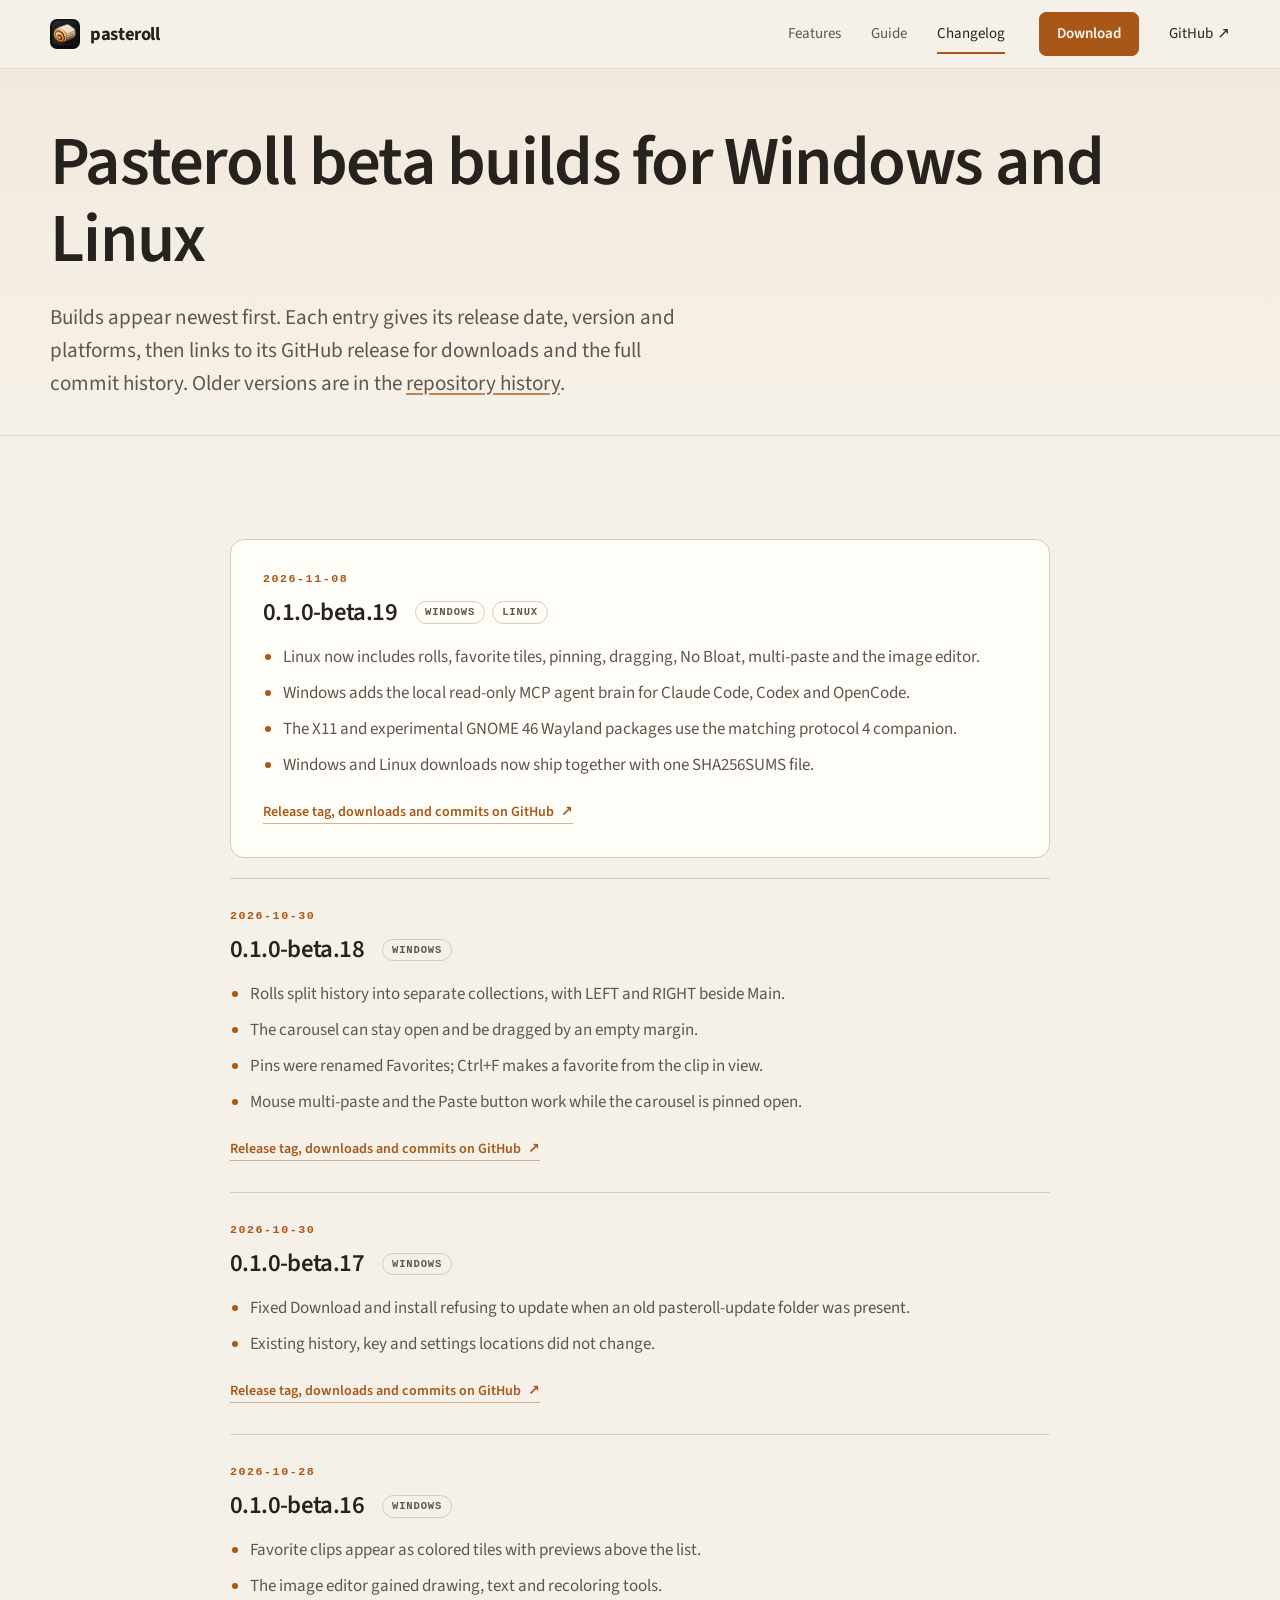
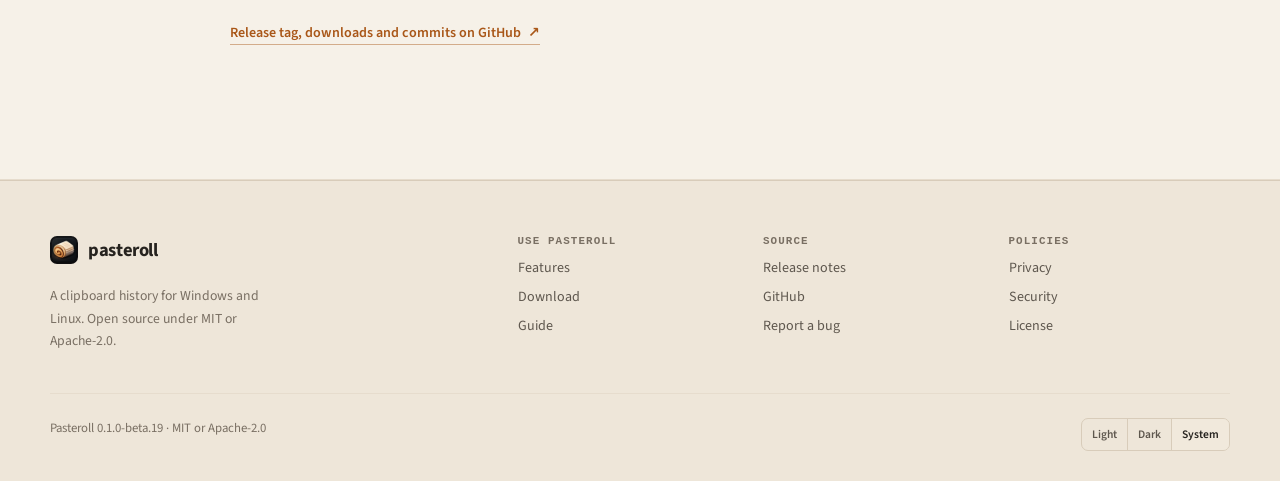
==== commit fd5f3e2c: "Redesign site and rewrite page copy" ====
--- a/changelog/index.html
+++ b/changelog/index.html
@@ -1,396 +1,82 @@
 <!doctype html>
-<html lang="en" data-theme="cinnamon">
+<html lang="en" class="no-js" data-theme="dark">
 <head>
 <meta charset="utf-8">
 <meta name="viewport" content="width=device-width, initial-scale=1">
-<title>Changelog · Pasteroll</title>
-<meta name="description" content="Every change to Pasteroll, taken from the commits in its GitHub repository.">
-<meta name="theme-color" content="#1f1713">
+<title>Beta builds for Windows and Linux — Pasteroll</title>
+<meta name="description" content="Pasteroll beta release notes for Windows and Linux, newest first, with dates, platforms, downloads and commit history.">
+
+<meta name="theme-color" content="#191816">
 <link rel="canonical" href="https://pasteroll.com/changelog/">
 <link rel="icon" type="image/png" sizes="32x32" href="/assets/favicon-32.png">
+<link rel="icon" type="image/png" sizes="64x64" href="/assets/favicon-64.png">
 <link rel="apple-touch-icon" href="/assets/apple-touch-icon.png">
+<meta property="og:type" content="website">
 <meta property="og:site_name" content="Pasteroll">
-<meta property="og:title" content="Pasteroll changelog">
-<meta property="og:description" content="Every change to Pasteroll, from the commits in its GitHub repository.">
+<meta property="og:title" content="Beta builds for Windows and Linux — Pasteroll">
+<meta property="og:description" content="Pasteroll beta release notes for Windows and Linux, newest first, with dates, platforms, downloads and commit history.">
 <meta property="og:url" content="https://pasteroll.com/changelog/">
 <meta property="og:image" content="https://pasteroll.com/assets/og.png">
+<meta name="twitter:card" content="summary_large_image">
 <link rel="stylesheet" href="/styles.css">
 <script src="/theme-init.js"></script>
 </head>
 <body>
 <a class="skip" href="#main">Skip to content</a>
-
-<header class="top">
-  <div class="wrap bar">
-    <a class="brand" href="/" aria-label="Pasteroll, home">
-      <img src="/assets/favicon-64.png" width="28" height="28" alt="">
+<header class="site-header">
+  <div class="shell header-inner">
+    <a class="brand" href="/" aria-label="Pasteroll home">
+      <img src="/assets/favicon-64.png" width="30" height="30" alt="">
       <span>pasteroll</span>
     </a>
-    <nav aria-label="Sections">
-      <a href="/#how">How it works</a>
-      <a href="/#features">Features</a>
-      <a href="/#privacy">Privacy</a>
-      <a href="/#download">Download</a>
-      <a href="/#faq">FAQ</a>
-      <a class="keep" href="/changelog/" aria-current="page">Changelog</a>
-      <a class="keep nav-gh" href="https://github.com/qpd-v/pasteroll"><svg class="gh" viewBox="0 0 16 16" width="16" height="16" aria-hidden="true"><path fill="currentColor" d="M8 0C3.58 0 0 3.58 0 8c0 3.54 2.29 6.53 5.47 7.59.4.07.55-.17.55-.38 0-.19-.01-.82-.01-1.49-2.01.37-2.53-.49-2.69-.94-.09-.23-.48-.94-.82-1.13-.28-.15-.68-.52-.01-.53.63-.01 1.08.58 1.23.82.72 1.21 1.87.87 2.33.66.07-.52.28-.87.51-1.07-1.78-.2-3.64-.89-3.64-3.95 0-.87.31-1.59.82-2.15-.08-.2-.36-1.02.08-2.12 0 0 .67-.21 2.2.82.64-.18 1.32-.27 2-.27.68 0 1.36.09 2 .27 1.53-1.04 2.2-.82 2.2-.82.44 1.1.16 1.92.08 2.12.51.56.82 1.27.82 2.15 0 3.07-1.87 3.75-3.65 3.95.29.25.54.73.54 1.48 0 1.07-.01 1.93-.01 2.2 0 .21.15.46.55.38A8.013 8.013 0 0016 8c0-4.42-3.58-8-8-8z"/></svg> GitHub</a>
+    <button class="menu-button" type="button" aria-expanded="false" aria-controls="site-menu">
+      <span class="menu-icon" aria-hidden="true"></span><span>Menu</span>
+    </button>
+    <nav class="site-nav" id="site-menu" aria-label="Main navigation">
+      <a href="/features/">Features</a><a href="/guide/">Guide</a><a href="/changelog/" aria-current="page">Changelog</a><a class="nav-download" href="/download/">Download</a>
+      <a class="nav-github" href="https://github.com/qpd-v/pasteroll" rel="noopener">GitHub <span aria-hidden="true">↗</span></a>
     </nav>
   </div>
 </header>
-
-<main id="main" class="wrap">
-  <section class="log-head">
-    <h1>Changelog</h1>
-    <p class="lead">Every change to Pasteroll, generated from its <a href="https://github.com/qpd-v/pasteroll/commits/main">commit history on GitHub</a>.</p>
-  </section>
-
-  <ol class="log">
-    <li class="day">
-      <time datetime="2026-11-08">November 8, 2026</time>
-      <div class="day-body">
-        <article class="commit">
-          <div class="commit-head"><h2>Pasteroll 0.1.0-beta.19 (Windows and Linux)</h2> <a class="hash" href="https://github.com/qpd-v/pasteroll/commit/b13db1f6ec872852d9d5257dd3262e0e2e050a8c" title="View this commit on GitHub">b13db1f</a></div>
-          <ul>
-            <li>Windows adds the local agent brain: a read-only MCP server for Claude Code, Codex and OpenCode.</li>
-            <li>Linux catches up from beta.4 with rolls, favorite tiles, pin-open, dragging, No Bloat, multi-paste and the image editor.</li>
-            <li>The X11 and experimental GNOME 46 Wayland packages use the matched protocol-4 companion.</li>
-            <li>One release now carries the Windows and Linux downloads with a single SHA256SUMS.</li>
-          </ul>
-        </article>
-        <article class="commit">
-          <div class="commit-head"><h2>Add a Linux build gate and catch-up release docs</h2> <a class="hash" href="https://github.com/qpd-v/pasteroll/commit/876bd40729778febbe7904f426e6e8c6ceb62145" title="View this commit on GitHub">876bd40</a></div>
-          <p>Add one command that builds the X11 and GNOME archives and Debian packages, runs both packaging suites, scans all four artifacts and writes SHA256SUMS. Add a Linux GitHub workflow for the workspace tests, package builds, isolated X11 suites and headless GNOME suite. Document the catch-up scope, protocol-4 companion requirement and automated-test limitations in the package READMEs and release notes.</p>
-        </article>
-        <article class="commit">
-          <div class="commit-head"><h2>Bring Linux to beta.19 feature parity</h2> <a class="hash" href="https://github.com/qpd-v/pasteroll/commit/6f6106b1c8be4a85b954565980a1cb5fc8ab1b42" title="View this commit on GitHub">6f6106b</a></div>
-          <p>Wire the shared beta.19 features into both Linux backends: rolls and their key/tilt bindings, favorite tiles and colors, Ctrl+K pin-open, dragging, No Bloat, multi-paste, the image editor and the MCP agent brain. Add Rolls / appearance pages to the X11 Settings window and the GNOME dialog, with validated in-place preference commands. Keep Ctrl+P as an alias for Favorite. Bump the GNOME bridge to protocol 4 for the new keep, move and raise operations. Extend the isolated X11 and headless GNOME suites to cover the new paths.</p>
-        </article>
-        <article class="commit">
-          <div class="commit-head"><h2>Share the MCP server and agent-brain commands</h2> <a class="hash" href="https://github.com/qpd-v/pasteroll/commit/d4091c29c01cdbb4c310dd8c8e6df3343d66a676" title="View this commit on GitHub">d4091c2</a></div>
-          <p>Move the read-only MCP transport and brain CLI out of the Windows binary so Linux compiles the same code against its keystore. Normalize Debian maintainer scripts to LF (a CRLF shebang made dpkg fail) and stamp the Linux README with the package version.</p>
-        </article>
+<main id="main"><section class="page-hero compact"><div class="shell"><h1>Pasteroll beta builds for Windows and Linux</h1><p class="lede">Builds appear newest first. Each entry gives its release date, version and platforms, then links to its GitHub release for downloads and the full commit history. Older versions are in the <a href="https://github.com/qpd-v/pasteroll/commits/main" rel="noopener">repository history</a>.</p></div></section>
+<section class="section"><div class="shell release-list"><article class="release featured">
+  <div class="release-head"><p class="eyebrow">2026-11-08</p><h2>0.1.0-beta.19</h2><div class="tags"><span class="tag">Windows</span><span class="tag">Linux</span></div></div>
+  <ul><li>Linux now includes rolls, favorite tiles, pinning, dragging, No Bloat, multi-paste and the image editor.</li><li>Windows adds the local read-only MCP agent brain for Claude Code, Codex and OpenCode.</li><li>The X11 and experimental GNOME 46 Wayland packages use the matching protocol 4 companion.</li><li>Windows and Linux downloads now ship together with one SHA256SUMS file.</li></ul>
+  <a class="text-link" href="https://github.com/qpd-v/pasteroll/releases/tag/v0.1.0-beta.19" rel="noopener" aria-label="Open the Pasteroll 0.1.0-beta.19 release tag on GitHub">Release tag, downloads and commits on GitHub <span aria-hidden="true">↗</span></a>
+</article><article class="release">
+  <div class="release-head"><p class="eyebrow">2026-10-30</p><h2>0.1.0-beta.18</h2><div class="tags"><span class="tag">Windows</span></div></div>
+  <ul><li>Rolls split history into separate collections, with LEFT and RIGHT beside Main.</li><li>The carousel can stay open and be dragged by an empty margin.</li><li>Pins were renamed Favorites; Ctrl+F makes a favorite from the clip in view.</li><li>Mouse multi-paste and the Paste button work while the carousel is pinned open.</li></ul>
+  <a class="text-link" href="https://github.com/qpd-v/pasteroll/releases/tag/v0.1.0-beta.18" rel="noopener" aria-label="Open the Pasteroll 0.1.0-beta.18 release tag on GitHub">Release tag, downloads and commits on GitHub <span aria-hidden="true">↗</span></a>
+</article><article class="release">
+  <div class="release-head"><p class="eyebrow">2026-10-30</p><h2>0.1.0-beta.17</h2><div class="tags"><span class="tag">Windows</span></div></div>
+  <ul><li>Fixed Download and install refusing to update when an old pasteroll-update folder was present.</li><li>Existing history, key and settings locations did not change.</li></ul>
+  <a class="text-link" href="https://github.com/qpd-v/pasteroll/releases/tag/v0.1.0-beta.17" rel="noopener" aria-label="Open the Pasteroll 0.1.0-beta.17 release tag on GitHub">Release tag, downloads and commits on GitHub <span aria-hidden="true">↗</span></a>
+</article><article class="release">
+  <div class="release-head"><p class="eyebrow">2026-10-28</p><h2>0.1.0-beta.16</h2><div class="tags"><span class="tag">Windows</span></div></div>
+  <ul><li>Favorite clips appear as colored tiles with previews above the list.</li><li>The image editor gained drawing, text and recoloring tools.</li></ul>
+  <a class="text-link" href="https://github.com/qpd-v/pasteroll/releases/tag/v0.1.0-beta.16" rel="noopener" aria-label="Open the Pasteroll 0.1.0-beta.16 release tag on GitHub">Release tag, downloads and commits on GitHub <span aria-hidden="true">↗</span></a>
+</article></div></section></main>
+<footer class="site-footer">
+  <div class="shell footer-grid">
+    <div class="footer-brand">
+      <a class="brand" href="/" aria-label="Pasteroll home"><img src="/assets/favicon-64.png" width="28" height="28" alt=""><span>pasteroll</span></a>
+      <p>A clipboard history for Windows and Linux. Open source under MIT or Apache-2.0.</p>
+    </div>
+    <div class="footer-links">
+      <div><h2>Use Pasteroll</h2><a href="/features/">Features</a><a href="/download/">Download</a><a href="/guide/">Guide</a></div>
+      <div><h2>Source</h2><a href="/changelog/">Release notes</a><a href="https://github.com/qpd-v/pasteroll" rel="noopener">GitHub</a><a href="https://github.com/qpd-v/pasteroll/issues" rel="noopener">Report a bug</a></div>
+      <div><h2>Policies</h2><a href="/privacy/">Privacy</a><a href="https://github.com/qpd-v/pasteroll/blob/main/SECURITY.md" rel="noopener">Security</a><a href="https://github.com/qpd-v/pasteroll/blob/main/LICENSE-MIT" rel="noopener">License</a></div>
+    </div>
+    <div class="footer-bottom">
+      <p>Pasteroll 0.1.0-beta.19 · MIT or Apache-2.0</p>
+      <div class="theme-control" role="group" aria-label="Colour theme">
+        <button type="button" data-theme-choice="light" aria-pressed="false">Light</button>
+        <button type="button" data-theme-choice="dark" aria-pressed="false">Dark</button>
+        <button type="button" data-theme-choice="system" aria-pressed="true">System</button>
       </div>
-    </li>
-    <li class="day">
-      <time datetime="2026-10-30">October 30, 2026</time>
-      <div class="day-body">
-        <article class="commit">
-          <div class="commit-head"><h2>Add the local MCP agent brain (Windows beta.19)</h2> <a class="hash" href="https://github.com/qpd-v/pasteroll/commit/d6e57cc51f0145e83108641eba351abeb1fe62d7" title="View this commit on GitHub">d6e57cc</a></div>
-          <ul>
-            <li>`pasteroll mcp` is a read-only MCP server over stdio. Claude Code, Codex and OpenCode can all start it; each gets its own process against the same encrypted history.</li>
-            <li>The brain is the rolls named in the new `[brain]` config section. Turn it on with `pasteroll brain on`, share or stop sharing a roll with `pasteroll brain add/remove`, and see the counts with `pasteroll brain status`.</li>
-            <li>Tools: brain_status, brain_read, brain_search and brain_get. No write, copy, paste, delete or change tool exists.</li>
-            <li>Text and file paths are capped, pictures are off unless include_images is enabled, and each call is capped at max_clips.</li>
-            <li>`pasteroll mcp-config` prints the exact Claude Code, Codex and OpenCode entries with the current program path.</li>
-            <li>The server re-reads config and history on every call, so sharing a roll takes effect without restarting a harness.</li>
-            <li>Privacy: Pasteroll sends nothing; a harness that reads a clip may send it to its model provider. The brain is off by default and every roll is opt-in.</li>
-            <li>Windows-only release: version 0.1.0-beta.19, with Linux staying on beta.4.</li>
-          </ul>
-        </article>
-        <article class="commit">
-          <div class="commit-head"><h2>Rolls, pin-open, drag and favorites (Windows beta.18)</h2> <a class="hash" href="https://github.com/qpd-v/pasteroll/commit/c67304607a9024a41b9e5176d0d20a2a6ccfd2a6" title="View this commit on GitHub">c673046</a></div>
-          <ul>
-            <li>Rolls: separate collections of clips you roll through left and right, with LEFT and RIGHT built in on either side of Main. Make your own rolls, place each on the side of Main you want and order them in Settings; move clips with Move to roll, or name a new roll from the menu.</li>
-            <li>Drag the carousel by its empty margins; it follows the pointer across the screen and stays inside the usable area.</li>
-            <li>Pin the carousel open with the bar&#x27;s button or Ctrl+K; it stays above other windows, pastes into the window in front, and works with Multi-paste and the tilt wheel. Clicking elsewhere no longer closes it.</li>
-            <li>Pins are now Favorites, and Ctrl+F makes a favorite; Ctrl+P no longer does anything. Inside the expanded viewer Ctrl+F still finds text.</li>
-            <li>The footer shows the current roll, centered, and flashes a black arrow only while it rolls.</li>
-            <li>Windows-only release: version 0.1.0-beta.18, with Linux staying on beta.4.</li>
-          </ul>
-        </article>
-        <article class="commit">
-          <div class="commit-head"><h2>Fix Download and install refusing to update (Windows beta.17)</h2> <a class="hash" href="https://github.com/qpd-v/pasteroll/commit/f219d5d7df4a6231dcb953808ab247851d41c171" title="View this commit on GitHub">f219d5d</a></div>
-          <ul>
-            <li>Fixed: &quot;Download and install&quot; could stop with &quot;pasteroll-update exists and is not Pasteroll&#x27;s update folder&quot; after an earlier update. The leftover folder is now cleared and reused, and the clean-up no longer loses the mark that says the folder is Pasteroll&#x27;s own.</li>
-            <li>A folder with anything else in it is still never touched.</li>
-            <li>Windows-only release: version 0.1.0-beta.17, with Linux staying on beta.4.</li>
-          </ul>
-        </article>
-      </div>
-    </li>
-    <li class="day">
-      <time datetime="2026-10-29">October 29, 2026</time>
-      <div class="day-body">
-        <article class="commit">
-          <div class="commit-head"><h2>Pinned clip tiles, drawing and text on pictures (Windows beta.16)</h2> <a class="hash" href="https://github.com/qpd-v/pasteroll/commit/d43b3b57b68cc28cf4d180d3b6f6f7d0134ec547" title="View this commit on GitHub">d43b3b5</a></div>
-          <ul>
-            <li>Pinned clips also show as small square tiles above the list: click to paste, rest the pointer for a second to see the whole clip, right-click to paste, unpin or colour the tile.</li>
-            <li>The image editor has a new &quot;Draw and write&quot; section: pen, soft brush, circle and arrow in any colour, with Remove last and Clear all.</li>
-            <li>Text can be written on a picture, with a font picker and a colour you can change for just the part of the text you select.</li>
-            <li>Windows-only release: version 0.1.0-beta.16, with Linux staying on beta.4.</li>
-          </ul>
-        </article>
-      </div>
-    </li>
-    <li class="day">
-      <time datetime="2026-10-28">October 28, 2026</time>
-      <div class="day-body">
-        <article class="commit">
-          <div class="commit-head"><h2>Collapsing list while choosing clips, and small pictures in rows (Windows beta.15)</h2> <a class="hash" href="https://github.com/qpd-v/pasteroll/commit/0fb97a199fbf4ba2e45efab3025aa1cc5bd2f806" title="View this commit on GitHub">0fb97a1</a></div>
-          <ul>
-            <li>While Multi-paste is on, or any clip is chosen, the tall card of the clip shown shrinks with a short animation into a one-line row, so about a dozen rows fit on screen and are easy to choose from.</li>
-            <li>A picture clip&#x27;s one-line row ends in a small picture of it.</li>
-            <li>Windows-only release: version 0.1.0-beta.15, with Linux staying on beta.4.</li>
-          </ul>
-        </article>
-        <article class="commit">
-          <div class="commit-head"><h2>Collapse the list to rows while choosing clips, and show small pictures in rows</h2> <a class="hash" href="https://github.com/qpd-v/pasteroll/commit/518167892cd2cc8001165e8815c3b3a3005fe284" title="View this commit on GitHub">5181678</a></div>
-          <ul>
-            <li>While Multi-paste is on, or any clip is chosen, the tall card of the clip shown shrinks with a short animation into a one-line row, so about a dozen rows are on screen; it opens again when the choice is cleared.</li>
-            <li>A picture clip&#x27;s one-line row ends in a small picture of it, in the normal list too.</li>
-          </ul>
-        </article>
-        <article class="commit">
-          <div class="commit-head"><h2>Multi-paste from the keyboard, join options, Clear history and new dialogs (Windows beta.14)</h2> <a class="hash" href="https://github.com/qpd-v/pasteroll/commit/b2158e48329452af073aa81007ad908c592f24eb" title="View this commit on GitHub">b2158e4</a></div>
-          <ul>
-            <li>Multi-paste from the keyboard: Ctrl+M turns it on, Shift or Ctrl with the arrows choose clips, Space chooses the one shown, Ctrl+A chooses all.</li>
-            <li>Hold Ctrl while clicking where to paste (or press Ctrl+E) to open options: join the clips with a new line, space, comma, tab or nothing, number or bullet them, and set the order, with a preview.</li>
-            <li>Settings has a Clear history button; About and the update question use the new light and dark window style.</li>
-            <li>Settings and the update window follow a move to a monitor with a different scale.</li>
-            <li>Windows-only release: version 0.1.0-beta.14, with Linux staying on beta.4.</li>
-          </ul>
-        </article>
-        <article class="commit">
-          <div class="commit-head"><h2>An update window with a progress bar, and far fewer notifications (Windows beta.13)</h2> <a class="hash" href="https://github.com/qpd-v/pasteroll/commit/178bed0dbde0d0fb972ce6ce93091d1052c90c11" title="View this commit on GitHub">178bed0</a></div>
-          <ul>
-            <li>Checking for updates, what is new, the download and installing now happen in one window that follows the Windows light or dark mode, instead of a dialog and a series of notifications.</li>
-            <li>It shows a progress bar with the size while downloading, a Cancel button for the download, and a Try again button if something goes wrong.</li>
-            <li>No notifications while checking or updating; the icon announces a new version once, and clicking it opens the update window.</li>
-            <li>Windows-only release: version 0.1.0-beta.13, with Linux staying on beta.4.</li>
-          </ul>
-        </article>
-        <article class="commit">
-          <div class="commit-head"><h2>A new Settings window and multi-pastes kept in history (Windows beta.12)</h2> <a class="hash" href="https://github.com/qpd-v/pasteroll/commit/9c66078ed4d318805ecda7bf59e3ab3218eedd7b" title="View this commit on GitHub">9c66078</a></div>
-          <ul>
-            <li>The Settings window is redesigned: compact, in two columns, and it follows the Windows light or dark mode. Save and Cancel are no longer cut off on a small or high-scaling screen.</li>
-            <li>A multi-paste is kept in history as one clip, with a small badge showing how many clips went into it.</li>
-            <li>The Multi-paste button in the carousel is now an icon.</li>
-            <li>Windows-only release: version 0.1.0-beta.12, with Linux staying on beta.4.</li>
-          </ul>
-        </article>
-        <article class="commit">
-          <div class="commit-head"><h2>Multi-paste button, picture folder and choosing several clips (Windows beta.11)</h2> <a class="hash" href="https://github.com/qpd-v/pasteroll/commit/65938ac40a4fab07fe3ef08469c3dd6f19e4a0ef" title="View this commit on GitHub">65938ac</a></div>
-          <ul>
-            <li>A Multi-paste button beside the filter: press it, click each clip you want (Shift+click for a range), then click where they should go. They are pasted one per line in the order you clicked.</li>
-            <li>Ctrl+click and Ctrl+Shift+click choose clips too; Ctrl+C or right-click Copy puts them on the clipboard without pasting.</li>
-            <li>Settings has a &quot;Save pictures in this folder&quot; choice for Paste Path and the image editor.</li>
-            <li>Windows-only release: version 0.1.0-beta.11, with Linux staying on beta.4.</li>
-          </ul>
-        </article>
-      </div>
-    </li>
-    <li class="day">
-      <time datetime="2026-10-24">October 24, 2026</time>
-      <div class="day-body">
-        <article class="commit">
-          <div class="commit-head"><h2>Do not mention a local-only notes file in the changelog</h2> <a class="hash" href="https://github.com/qpd-v/pasteroll/commit/29eaaa9120fed51a28555f31e591efe37804e4aa" title="View this commit on GitHub">29eaaa9</a></div>
-        </article>
-        <article class="commit">
-          <div class="commit-head"><h2>Linux code catches up: picture folder, several clips, Complete and No Bloat</h2> <a class="hash" href="https://github.com/qpd-v/pasteroll/commit/64891e42926b8fd13abe49c9a64b7e8db826234d" title="View this commit on GitHub">64891e4</a></div>
-          <ul>
-            <li>Linux Settings has the picture folder row, and Ctrl+click, Ctrl+Shift+click, Ctrl+C and right-click Copy work on X11.</li>
-            <li>Complete and No Bloat can be chosen from the Linux tray menu and with config set mode; the GNOME Wayland window size follows it.</li>
-            <li>The Desktop folder is read from the XDG config folder; a relative or home-folder value is ignored.</li>
-            <li>Adds an isolated X11 test for these (a private screen, run under WSL).</li>
-            <li>Not released: Linux stays on beta.4, and none of this has run on a real desktop or GNOME Wayland yet.</li>
-          </ul>
-        </article>
-        <article class="commit">
-          <div class="commit-head"><h2>Ask again when the chosen clips change, copy what is highlighted, keep new picture folders private</h2> <a class="hash" href="https://github.com/qpd-v/pasteroll/commit/33a17d80ba3784cdcd259ee8244a9efb8054529a" title="View this commit on GitHub">33a17d8</a></div>
-          <ul>
-            <li>Choosing or un-choosing a clip, or clearing the choice, now withdraws the &quot;several lines into a terminal&quot; warning, so Enter asks again instead of pasting what was not warned about.</li>
-            <li>Ctrl+C with nothing chosen copies just the highlighted part of the clip when there is one.</li>
-            <li>Clips that cannot be read are counted apart from pictures when several are joined.</li>
-            <li>A picture folder the program creates from Settings is private to the user on Linux.</li>
-          </ul>
-        </article>
-        <article class="commit">
-          <div class="commit-head"><h2>Choose a folder for saved pictures, and paste several clips at once</h2> <a class="hash" href="https://github.com/qpd-v/pasteroll/commit/7eafebf9954dca16439ee6283f520d359664cb9b" title="View this commit on GitHub">7eafebf</a></div>
-          <ul>
-            <li>New Settings option for the folder where Paste Path and the image editor save pictures (the Desktop is still the default).</li>
-            <li>In the Complete carousel, Ctrl+click chooses clips and Ctrl+Shift+click chooses a range. Clicking the target window pastes them one per line.</li>
-            <li>Ctrl+C, or right-click then Copy, puts the chosen clips on the clipboard without pasting.</li>
-          </ul>
-        </article>
-      </div>
-    </li>
-    <li class="day">
-      <time datetime="2026-10-22">October 22, 2026</time>
-      <div class="day-body">
-        <article class="commit">
-          <div class="commit-head"><h2>Record a real beta.9 to beta.10 update in the release notes</h2> <a class="hash" href="https://github.com/qpd-v/pasteroll/commit/41817e2000d78047980729db6e0d2fee00755e19" title="View this commit on GitHub">41817e2</a></div>
-          <ul>
-            <li>The release notes now say that a real beta.9 copy was updated to beta.10 from GitHub, and that this did not use the signed note.</li>
-          </ul>
-        </article>
-        <article class="commit">
-          <div class="commit-head"><h2>Sign which version is newest, add a Check now button and Skip this version (Windows beta.10)</h2> <a class="hash" href="https://github.com/qpd-v/pasteroll/commit/be5283ebd2daf7e80e66555af4987c8cbeafefc4" title="View this commit on GitHub">be5283e</a></div>
-          <ul>
-            <li>The update check now learns the newest version from a short note that is signed with the Pasteroll release key, instead of trusting GitHub&#x27;s list of releases. An older genuine note served again is ignored.</li>
-            <li>Settings has a &quot;Check for updates now&quot; button and shows how long ago the last check was.</li>
-            <li>The install window shows what is new in the version and has a &quot;Skip this version&quot; button.</li>
-            <li>If an update&#x27;s installer fails or crashes, the previous Pasteroll is started again and says so; after a successful update Pasteroll says which version you now have.</li>
-            <li>More tests of the downloader (slow, endless, partial, sign-in and compressed answers) and some unused code removed.</li>
-            <li>Windows-only release: version 0.1.0-beta.10, with Linux staying on beta.4.</li>
-          </ul>
-        </article>
-        <article class="commit">
-          <div class="commit-head"><h2>Add Download and install for updates, with signed releases (Windows beta.9)</h2> <a class="hash" href="https://github.com/qpd-v/pasteroll/commit/725d226dd211a6c4d55b05a3f4a4812264700ebb" title="View this commit on GitHub">725d226</a></div>
-          <ul>
-            <li>When the update check finds a newer version, the tray menu and the notification now offer &quot;Download and install&quot;. Nothing is downloaded until you click it and confirm.</li>
-            <li>The update is downloaded from GitHub and checked against the Pasteroll release key&#x27;s signature and its checksum before anything runs; a file that fails is deleted.</li>
-            <li>Copies installed with Setup update silently and start again; portable copies replace their own program file.</li>
-            <li>Copies installed for all users ask Windows for administrator permission and are updated from a folder only administrators can open.</li>
-            <li>Releases now carry a signed update manifest and a bare program file; SECURITY.md and PRIVACY.md describe exactly what is downloaded, how it is trusted and what is not protected.</li>
-            <li>Settings now says the update check asks GitHub and that you choose whether to install.</li>
-            <li>Windows-only release: version 0.1.0-beta.9, with Linux staying on beta.4.</li>
-          </ul>
-        </article>
-      </div>
-    </li>
-    <li class="day">
-      <time datetime="2026-10-21">October 21, 2026</time>
-      <div class="day-body">
-        <article class="commit">
-          <div class="commit-head"><h2>Fix the Settings window not showing your update-check answer (Windows beta.8)</h2> <a class="hash" href="https://github.com/qpd-v/pasteroll/commit/6cdd9c4e198b16124aeb00c0bb5962947357312a" title="View this commit on GitHub">6cdd9c4</a></div>
-          <ul>
-            <li>Fix the &quot;Check for updates once a day&quot; box in Settings staying empty after you answered the one-time update question while Settings was open. The open window now follows a choice made elsewhere within a second, so what you see is what was saved.</li>
-            <li>The one-time update question now waits until Settings is closed instead of appearing on top of it.</li>
-            <li>Windows-only release: version 0.1.0-beta.8, with Linux staying on beta.4.</li>
-          </ul>
-        </article>
-        <article class="commit">
-          <div class="commit-head"><h2>Add an optional update check, off until you say yes (Windows beta.7)</h2> <a class="hash" href="https://github.com/qpd-v/pasteroll/commit/09da79d19fa0c9b03552ebaee1846adbce271e82" title="View this commit on GitHub">09da79d</a></div>
-          <ul>
-            <li>Add an optional update check. The first time you run this version Pasteroll asks once whether it may check for updates; the default button is Never check, and closing the window decides nothing. Settings has a checkbox for it.</li>
-            <li>When it is on, about once a day Pasteroll asks GitHub for the list of releases and tells you if a newer version exists, with a notification and a tray menu entry that open its release page. It never downloads or installs anything.</li>
-            <li>Check by hand from the tray menu (Check for updates now) or with pasteroll update-check. With the check off, Pasteroll makes no network request at all.</li>
-            <li>Describe exactly what is sent and how the reply is handled in PRIVACY.md and SECURITY.md, and stop saying that nothing is ever sent anywhere: your clipboard still never leaves your computer.</li>
-            <li>Uninstalling with delete data now also removes the update check&#x27;s state file.</li>
-            <li>Windows-only release: version 0.1.0-beta.7, with Linux staying on beta.4.</li>
-          </ul>
-        </article>
-        <article class="commit">
-          <div class="commit-head"><h2>Fix Advanced Image Paste in Windows Terminal and PowerShell (Windows beta.6)</h2> <a class="hash" href="https://github.com/qpd-v/pasteroll/commit/09f5a14022b3f84aa82e6e352fc4ebdf35ceefa6" title="View this commit on GitHub">09f5a14</a></div>
-          <ul>
-            <li>Fix Advanced Image Paste never opening in Windows Terminal, and so in PowerShell, Claude Code and opencode. Windows Terminal reports its whole window as a title bar, so the click was refused as not on a client area. A click is now accepted when it lies inside the window&#x27;s client rectangle; a standard title bar, borders and caption buttons are still refused.</li>
-            <li>A plain click-to-paste into Windows Terminal was refused the same way and works now too.</li>
-            <li>Open the editor even when Ctrl is still held a second after the click. A click that only opens the editor types nothing yet, so it no longer waits for every key to be released.</li>
-            <li>Add real-window self-tests for both cases, including a real Windows Terminal window.</li>
-            <li>Windows-only release: version 0.1.0-beta.6, with Linux staying on beta.4.</li>
-          </ul>
-        </article>
-        <article class="commit">
-          <div class="commit-head"><h2>Add the No Bloat look and image editing in any window (Windows beta.5)</h2> <a class="hash" href="https://github.com/qpd-v/pasteroll/commit/6eabdbe6493d29691d167868c18c6732d0d77a4f" title="View this commit on GitHub">6eabdbe</a></div>
-          <ul>
-            <li>Add a No Bloat look for the carousel: only the current clip in a smaller window, with no clip list and no card buttons. Every feature still works from the keyboard and its controls appear when used: the search bar while you type, the filter menu on Tab, a star on pinned clips, Ctrl+E for the expanded viewer.</li>
-            <li>Switch between Complete and No Bloat from the Windows tray menu (no restart) or Settings; saved as [appearance] mode in config.toml.</li>
-            <li>Advanced Image Paste now opens on any window, not only the desktop. A new Paste as choice pastes the edited picture, the saved file&#x27;s path, or its file name; terminals default to the path.</li>
-            <li>Check the destination window, the pasted text and the folder before the editor closes: refuse a window that needs more rights, a window that lost the foreground, relative folders, and path characters a terminal would act on.</li>
-            <li>Windows-only release: version 0.1.0-beta.5, with Linux staying on beta.4.</li>
-          </ul>
-        </article>
-        <article class="commit">
-          <div class="commit-head"><h2>Fix GNOME mixed-scale rendering and prepare beta.4 release</h2> <a class="hash" href="https://github.com/qpd-v/pasteroll/commit/0fe94d4132b154ab2c945533347bc3da0d2bb960" title="View this commit on GitHub">0fe94d4</a></div>
-          <ul>
-            <li>Separate display coordinates from UI density and transfer large viewers without resampling.</li>
-            <li>Verify transparent Linux icons and document deferred OCR quality and Linux interface parity.</li>
-            <li>Prepare Windows, X11 and experimental GNOME packages with explicit manual-testing limits.</li>
-          </ul>
-        </article>
-      </div>
-    </li>
-    <li class="day">
-      <time datetime="2026-10-20">October 20, 2026</time>
-      <div class="day-body">
-        <article class="commit">
-          <div class="commit-head"><h2>Prepare beta.4 OCR selection and Windows tray improvements</h2> <a class="hash" href="https://github.com/qpd-v/pasteroll/commit/5853a2b5c704015e68735fe13da39eb599e9d9ea" title="View this commit on GitHub">5853a2b</a></div>
-          <p>Add freehand OCR areas, capture copied viewer text, and refresh history when returning from the viewer.</p>
-          <p>Use transparent roll branding, add Windows About information, and distinguish single and double tray clicks.</p>
-          <p>Keep beta.4 as an unpublished development candidate pending Linux parity and physical testing.</p>
-        </article>
-      </div>
-    </li>
-    <li class="day">
-      <time datetime="2026-10-18">October 18, 2026</time>
-      <div class="day-body">
-        <article class="commit">
-          <div class="commit-head"><h2>Release beta.3 with experimental GNOME 46 support</h2> <a class="hash" href="https://github.com/qpd-v/pasteroll/commit/67b23a2da0f1fff86c88472f9beae41a47b32585" title="View this commit on GitHub">67b23a2</a></div>
-          <ul>
-            <li>Add the native GNOME companion and optional mouse input helper.</li>
-            <li>Package separate experimental GNOME archive and Debian downloads.</li>
-            <li>Preserve the Windows and X11 backends and add strict six-package verification.</li>
-            <li>Document automated test coverage and unperformed physical desktop tests.</li>
-          </ul>
-        </article>
-      </div>
-    </li>
-    <li class="day">
-      <time datetime="2026-10-17">October 17, 2026</time>
-      <div class="day-body">
-        <article class="commit">
-          <div class="commit-head"><h2>Add GNOME Wayland bridge foundations and native integration tests</h2> <a class="hash" href="https://github.com/qpd-v/pasteroll/commit/7d8f115102284c56a05cb1b8e1d3dd42358494fe" title="View this commit on GitHub">7d8f115</a></div>
-        </article>
-        <article class="commit">
-          <div class="commit-head"><h2>Add isolated GNOME Wayland feasibility harness</h2> <a class="hash" href="https://github.com/qpd-v/pasteroll/commit/2fa7027043c22fdffc3650a63ac36b8d414fd4be" title="View this commit on GitHub">2fa7027</a></div>
-        </article>
-        <article class="commit">
-          <div class="commit-head"><h2>Link README downloads to the public beta.2 release</h2> <a class="hash" href="https://github.com/qpd-v/pasteroll/commit/14af70275fafd4dd73e5f6971a69fb367e624351" title="View this commit on GitHub">14af702</a></div>
-        </article>
-      </div>
-    </li>
-    <li class="day">
-      <time datetime="2026-10-16">October 16, 2026</time>
-      <div class="day-body">
-        <article class="commit">
-          <div class="commit-head"><h2>Prepare beta.2 installers, portable mode, and release tooling</h2> <a class="hash" href="https://github.com/qpd-v/pasteroll/commit/ae21138a19e4937ea0d40ac00142e7ba4ce55135" title="View this commit on GitHub">ae21138</a></div>
-        </article>
-        <article class="commit">
-          <div class="commit-head"><h2>Advanced Image Paste</h2> <a class="hash" href="https://github.com/qpd-v/pasteroll/commit/6f7c660c19f96ba1e8fa11832c8a56998a734759" title="View this commit on GitHub">6f7c660</a></div>
-          <p>Ctrl+click on the desktop with an image chosen (the key is a setting: Ctrl, Shift or Alt) opens an image editor instead of saving at once; a plain click still saves immediately.</p>
-          <ul>
-            <li>The card animates into a modal editor window with a live preview: outline, resize, crop (handles, numbers, locked shapes), rounded corners, drop shadow, background remove/fill/replace, padding, any-angle rotate and flips, PNG/JPG/WebP/BMP output with quality</li>
-            <li>File name and folder choice, undo/redo, reset all, saved presets</li>
-            <li>The clip is never changed; the preview and the saved file apply the same adjustments to a reduced copy and to the whole picture</li>
-            <li>Windows and Linux: click modifier capture, modal clicks, folder chooser, presets file, settings entry</li>
-          </ul>
-        </article>
-        <article class="commit">
-          <div class="commit-head"><h2>Expanded viewer, recycle bin, and text extraction</h2> <a class="hash" href="https://github.com/qpd-v/pasteroll/commit/c85c05d0c0a7bbede89c1c4689fd9488fe27e73a" title="View this commit on GitHub">c85c05d</a></div>
-          <ul>
-            <li>Expanded viewer: animated card-to-overlay with back and fullscreen, text/image viewing, zoom and pan, find, word wrap, info panel, save as, prev/next, and a bottom toolbar with a More menu</li>
-            <li>Recycle bin: delete sends clips to a 30-day bin; restore, undo, and Shift+Delete or Shift+click for permanent deletion with confirmation</li>
-            <li>Extract text from images with the OS text recognition (Windows.Media.Ocr; tesseract on Linux), entirely local</li>
-            <li>Sealed copy time and source app on new clips (store schema v5)</li>
-            <li>Crash notes in pasteroll.log (location only, never clip data)</li>
-            <li>seed --image option for test histories</li>
-          </ul>
-        </article>
-      </div>
-    </li>
-    <li class="day">
-      <time datetime="2026-10-15">October 15, 2026</time>
-      <div class="day-body">
-        <article class="commit">
-          <div class="commit-head"><h2>Pasteroll 0.1.0-beta.1</h2> <a class="hash" href="https://github.com/qpd-v/pasteroll/commit/4bc0cb02d2f4e518956278365f1a8ef49c74942f" title="View this commit on GitHub">4bc0cb0</a></div>
-          <p>Clipboard history carousel for Windows 10/11 and Linux (X11). Dual-licensed MIT OR Apache-2.0.</p>
-        </article>
-      </div>
-    </li>
-  </ol>
-</main>
-
-<footer class="foot">
-  <div class="wrap foot-in">
-    <p>35 commits, latest <a href="https://github.com/qpd-v/pasteroll/commit/b13db1f6ec872852d9d5257dd3262e0e2e050a8c">b13db1f</a>.</p>
-    <nav aria-label="Project links">
-      <a href="https://github.com/qpd-v/pasteroll">GitHub</a>
-      <a href="https://github.com/qpd-v/pasteroll/issues">Report an issue</a>
-      <a href="https://github.com/qpd-v/pasteroll/blob/main/CHANGELOG.md">Release notes</a>
-      <a href="https://github.com/qpd-v/pasteroll/blob/main/PRIVACY.md">Privacy</a>
-      <a href="https://github.com/qpd-v/pasteroll/blob/main/SECURITY.md">Security</a>
-    </nav>
+    </div>
   </div>
 </footer>
+<script src="/script.js" defer></script>
 </body>
 </html>
--- a/styles.css
+++ b/styles.css
@@ -1,246 +1,275 @@
-/* Pasteroll site. Plain, flat CSS with system fonts and no external requests.
-   Colours come from a theme: cinnamon (custom, coffee) plus the Catppuccin flavours. */
-
-:root {
-  /* cinnamon (default) */
-  --bg: #1f1713; --mantle: #19120e; --crust: #130d0a;
-  --surface: #2a201a; --surface2: #352a22; --border: #46372b;
-  --text: #f1e4d4; --muted: #b9a692; --faint: #8d7b69;
-  --accent: #e8a867; --accent-rgb: 232, 168, 103; --accent-ink: #2a1708;
-  --link: #e8a867;
-
-  --sans: ui-sans-serif, "Segoe UI Variable Text", "Segoe UI", system-ui, -apple-system, Roboto, "Helvetica Neue", Arial, sans-serif;
-  --mono: ui-monospace, "Cascadia Code", "SF Mono", "JetBrains Mono", Consolas, "Liberation Mono", monospace;
-  --wrap: 920px;
-}
-:root[data-theme="frappe"] {
-  --bg: #303446; --mantle: #292c3c; --crust: #232634;
-  --surface: #393d52; --surface2: #414559; --border: #51576d;
-  --text: #c6d0f5; --muted: #a5adce; --faint: #838ba7;
-  --accent: #ca9ee6; --accent-rgb: 202, 158, 230; --accent-ink: #232634; --link: #ca9ee6;
-}
-:root[data-theme="macchiato"] {
-  --bg: #24273a; --mantle: #1e2030; --crust: #181926;
-  --surface: #2d3047; --surface2: #363a4f; --border: #494d64;
-  --text: #cad3f5; --muted: #a5adcb; --faint: #8087a2;
-  --accent: #c6a0f6; --accent-rgb: 198, 160, 246; --accent-ink: #181926; --link: #c6a0f6;
-}
-:root[data-theme="mocha"] {
-  --bg: #1e1e2e; --mantle: #181825; --crust: #11111b;
-  --surface: #27273a; --surface2: #313244; --border: #45475a;
-  --text: #cdd6f4; --muted: #a6adc8; --faint: #7f849c;
-  --accent: #cba6f7; --accent-rgb: 203, 166, 247; --accent-ink: #11111b; --link: #cba6f7;
-}
-:root[data-theme="latte"] {
-  --bg: #eff1f5; --mantle: #e6e9ef; --crust: #dce0e8;
-  --surface: #ffffff; --surface2: #e9ecf2; --border: #ccd0da;
-  --text: #4c4f69; --muted: #6c6f85; --faint: #8c8fa1;
-  --accent: #8839ef; --accent-rgb: 136, 57, 239; --accent-ink: #ffffff; --link: #7a2fd6;
-}
-
-*, *::before, *::after { box-sizing: border-box; }
-html { scroll-padding-top: 24px; -webkit-text-size-adjust: 100%; }
-body { margin: 0; background: var(--bg); color: var(--text); font: 16px/1.65 var(--sans); -webkit-font-smoothing: antialiased; }
-img { max-width: 100%; display: block; }
-a { color: var(--link); text-underline-offset: 3px; }
-h1, h2, h3 { margin: 0; line-height: 1.25; font-weight: 650; }
-p { margin: 0; }
-code, pre, kbd, .key, .hint, .fine, .facts, dt { font-family: var(--mono); }
-.wrap { width: min(100% - 40px, var(--wrap)); margin-inline: auto; }
-:focus-visible { outline: 2px solid var(--accent); outline-offset: 3px; }
-.skip { position: absolute; left: -999px; top: 8px; background: var(--accent); color: var(--accent-ink); padding: 8px 14px; z-index: 100; }
-.skip:focus { left: 8px; }
-
-/* header */
-.top { border-bottom: 1px solid var(--border); }
-.bar { display: flex; align-items: center; justify-content: space-between; gap: 20px; height: 60px; }
-.brand { display: flex; align-items: center; gap: 10px; text-decoration: none; color: var(--text); font-weight: 700; font-size: 1.1rem; }
-.brand img { border-radius: 7px; }
-.top nav { display: flex; gap: 22px; }
-.top nav a { color: var(--muted); text-decoration: none; font-size: .92rem; }
-.top nav a:hover { color: var(--text); text-decoration: underline; }
-
-.top nav a.nav-gh { display: inline-flex; align-items: center; gap: 7px; }
-.top nav a[aria-current] { color: var(--text); text-decoration: underline; text-decoration-color: var(--accent); text-decoration-thickness: 2px; text-underline-offset: 8px; }
-.gh { flex: none; }
-
-.btn { display: inline-block; text-decoration: none; color: var(--text); font-weight: 600; font-size: .93rem; padding: 9px 18px; border: 1px solid var(--border); border-radius: 8px; background: var(--surface); }
-.btn:hover { border-color: var(--accent); }
-.btn-primary { background: var(--accent); border-color: var(--accent); color: var(--accent-ink); }
-.btn-primary:hover { filter: brightness(1.07); }
-
-/* intro */
-.intro { display: grid; grid-template-columns: 112px 1fr; gap: 28px; align-items: start; padding-block: 56px 36px; }
-.roll { width: 112px; height: auto; }
-h1 { font-size: 2rem; letter-spacing: -.01em; }
-.lead { margin-top: 12px; color: var(--muted); max-width: 40em; }
-kbd { font-size: .8em; padding: 1px 7px 2px; border-radius: 5px; background: var(--surface2); border: 1px solid var(--border); border-bottom-width: 2px; color: var(--text); white-space: nowrap; }
-.cta { margin-top: 20px; display: flex; flex-wrap: wrap; gap: 10px; }
-.facts { margin-top: 16px; color: var(--faint); font-size: .8rem; }
-
-/* sections */
-section { padding-block: 44px; }
-h2 { font-size: 1.3rem; margin-bottom: 8px; }
-.sub { color: var(--muted); margin-bottom: 22px; }
-section > p { color: var(--muted); max-width: 42em; }
-.how, .features, .privacy, .download, .faq { border-top: 1px solid var(--border); margin-top: 8px; }
-
-/* how it works: a tree that grows down from the opening keys */
-.tree { border: 1px solid var(--border); border-radius: 8px; background: var(--mantle); padding: 32px 28px 28px; }
-.tree-root { text-align: center; }
-.tree-root .combo { justify-content: center; }
-.tree-root .say { margin: 16px auto 0; max-width: 34em; }
-.stem { width: 2px; height: 34px; background: var(--border); margin: 18px auto 0; }
-.branches { position: relative; display: grid; grid-template-columns: repeat(3, minmax(0, 1fr)); gap: 20px; padding-top: 34px; }
-/* the bar the branches hang from: from the middle of the first column to the middle of the last */
-.branches::before { content: ""; position: absolute; top: 0; left: calc((100% - 40px) / 6); right: calc((100% - 40px) / 6); height: 2px; background: var(--border); }
-.branch { position: relative; display: flex; flex-direction: column; }
-.branch::before { content: ""; position: absolute; top: -34px; left: 50%; width: 2px; height: 34px; margin-left: -1px; background: var(--border); }
-.node { border: 1px solid var(--border); border-radius: 8px; background: var(--surface); transition: border-color .15s; }
-.head { padding: 11px 16px; text-align: center; }
-.head h3 { font-size: .98rem; }
-.link { width: 2px; height: 22px; background: var(--border); margin: 0 auto; }
-.body { padding: 20px 16px 18px; flex: 1; display: flex; flex-direction: column; align-items: center; gap: 16px; }
-.body .say { text-align: left; }
-.branch.lit .node { border-color: var(--accent); }
-.branch.lit .head h3 { color: var(--accent); }
-.combo { display: flex; align-items: center; flex-wrap: wrap; gap: 10px; }
-.op { display: inline-flex; color: var(--faint); font-family: var(--mono); }
-.ic { width: 16px; height: 16px; fill: none; stroke: currentColor; stroke-width: 1.5; stroke-linecap: round; stroke-linejoin: round; flex: none; }
-.op .ic { width: 18px; height: 18px; }
-.key { display: inline-flex; align-items: center; justify-content: center; gap: 8px; min-width: 64px; height: 48px; padding: 0 16px; border-radius: 9px; background: var(--surface2); border: 1px solid var(--border); box-shadow: 0 4px 0 var(--crust); font-weight: 650; font-size: .86rem; text-transform: uppercase; letter-spacing: .03em; color: var(--text); transition: transform .08s, box-shadow .08s, background-color .08s, border-color .08s; }
-.key small { font-size: .56rem; line-height: 1.15; letter-spacing: .08em; text-align: left; color: var(--muted); }
-.key .ic { color: var(--muted); }
-.key-wide { min-width: 92px; }
-.key-mouse { gap: 10px; padding: 0 16px 0 12px; }
-.key-mouse svg { width: 20px; height: 29px; fill: none; stroke: var(--muted); stroke-width: 2; }
-.key-mouse .hot { fill: none; stroke: none; }
-/* a key being held down */
-.key.down { transform: translateY(3px); box-shadow: 0 1px 0 var(--crust); background: color-mix(in srgb, var(--accent) 26%, var(--surface2)); border-color: var(--accent); }
-.key.down .ic, .key.down small { color: var(--text); }
-.key.down svg { stroke: var(--accent); }
-.key.down .hot { fill: var(--accent); }
-.say { color: var(--muted); font-size: .92rem; }
-
-/* features */
-.feature { padding-block: 22px; max-width: 48rem; }
-.feature h3 { font-size: 1.1rem; margin-bottom: 8px; }
-.feature p { color: var(--muted); }
-.feature ul { margin: 12px 0 0; padding-left: 1.1em; color: var(--text); font-size: .95rem; }
-.feature li { margin-top: 4px; }
-.feature li::marker { color: var(--accent); }
-.also-h { margin: 28px 0 12px; font-size: 1.1rem; }
-.also { margin: 0; display: grid; grid-template-columns: 1fr 1fr; gap: 0 36px; }
-.also div { padding-block: 12px; border-top: 1px solid var(--border); }
-.also dt { font-size: .85rem; font-weight: 600; color: var(--text); }
-.also dd { margin: 2px 0 0; color: var(--muted); font-size: .92rem; }
-
-/* privacy */
-.specs { margin: 20px 0; display: grid; grid-template-columns: 1fr 1fr; gap: 0 36px; max-width: 640px; }
-.specs div { padding-block: 10px; border-top: 1px solid var(--border); }
-.specs dt { font-size: .74rem; color: var(--faint); }
-.specs dd { margin: 2px 0 0; font-size: .92rem; }
-.links { display: flex; flex-wrap: wrap; gap: 6px 22px; }
-
-/* download */
-.dl-list { border: 1px solid var(--border); border-radius: 8px; background: var(--mantle); }
-.dl-row { display: flex; align-items: center; justify-content: space-between; gap: 20px; padding: 18px 22px; }
-.dl-row + .dl-row { border-top: 1px solid var(--border); }
-.dl-row h3 { font-size: 1.02rem; }
-.dl-row p { color: var(--muted); font-size: .92rem; }
-.dl-row > div { min-width: 0; }
-.dl-row .fine { overflow-wrap: anywhere; }
-.dl-row .btn { flex-shrink: 0; }
-.fine { font-size: .76rem; color: var(--faint); margin-top: 4px; }
-.notes { display: grid; grid-template-columns: repeat(3, minmax(0, 1fr)); gap: 28px; margin-top: 28px; }
-.note { display: grid; grid-template-columns: minmax(0, 1fr); gap: 10px; align-content: start; }
-.note h3 { font-size: .95rem; }
-.note p { color: var(--muted); font-size: .88rem; }
-.code { position: relative; }
-pre { margin: 0; background: var(--crust); border: 1px solid var(--border); border-radius: 6px; padding: 12px 14px; overflow-x: auto; font-size: .76rem; line-height: 1.6; }
-.code .c { color: var(--faint); }
-code { font-size: .88em; }
-p code, li code, summary code { background: var(--surface2); border: 1px solid var(--border); padding: 0 5px; border-radius: 4px; }
-.copy { position: absolute; top: 6px; right: 6px; font: 600 .66rem var(--mono); letter-spacing: .04em; text-transform: uppercase; color: var(--muted); background: var(--surface2); border: 1px solid var(--border); border-radius: 5px; padding: 3px 8px; cursor: pointer; opacity: 0; }
-.code:hover .copy, .copy:focus-visible { opacity: 1; }
-.copy.done { color: var(--accent); border-color: var(--accent); opacity: 1; }
-
-/* faq */
-.faq-list { max-width: 720px; }
-details { border-top: 1px solid var(--border); }
-details:last-child { border-bottom: 1px solid var(--border); }
-summary { cursor: pointer; list-style: none; padding: 14px 28px 14px 0; font-weight: 600; position: relative; }
-summary::-webkit-details-marker { display: none; }
-summary::after { content: "+"; position: absolute; right: 4px; top: 12px; color: var(--accent); font-family: var(--mono); font-size: 1.1rem; }
-details[open] summary::after { content: "\2212"; }
-details p { padding: 0 0 16px; color: var(--muted); max-width: 40em; }
-
-/* footer */
-.foot { margin-top: 40px; border-top: 1px solid var(--border); padding-block: 24px; color: var(--muted); font-size: .88rem; }
-.foot-in { display: flex; flex-wrap: wrap; justify-content: space-between; gap: 10px 28px; }
-.foot nav { display: flex; flex-wrap: wrap; gap: 6px 20px; }
-.foot nav a { color: var(--muted); }
-.foot nav a:hover { color: var(--text); }
-
-/* theme picker (temporary) */
-.picker { position: fixed; right: 16px; bottom: 16px; z-index: 80; display: flex; flex-direction: column; align-items: flex-end; gap: 8px; }
-.picker-toggle { display: inline-flex; align-items: center; gap: 9px; font: 600 .82rem var(--sans); color: var(--text); background: var(--surface); border: 1px solid var(--border); border-radius: 8px; padding: 8px 12px; cursor: pointer; }
-.picker-toggle:hover { border-color: var(--accent); }
-.picker-list { background: var(--surface); border: 1px solid var(--border); border-radius: 8px; padding: 6px; display: grid; gap: 2px; min-width: 180px; }
-.picker-list[hidden] { display: none; }
-.picker-list button { display: flex; align-items: center; gap: 10px; text-align: left; font: 600 .86rem var(--sans); color: var(--text); background: transparent; border: 0; border-radius: 6px; padding: 7px 10px; cursor: pointer; }
-.picker-list button:hover { background: var(--surface2); }
-.picker-list button[aria-pressed="true"] { background: color-mix(in srgb, var(--accent) 22%, transparent); }
-.picker-list small { color: var(--faint); font-weight: 500; margin-left: auto; }
-.sw { width: 18px; height: 18px; border-radius: 50%; border: 1px solid var(--border); background: linear-gradient(135deg, var(--a, var(--bg)) 50%, var(--b, var(--accent)) 50%); flex: none; display: inline-block; }
-.sw[data-sw=cinnamon] { --a: #1f1713; --b: #e8a867; }
-.sw[data-sw=frappe] { --a: #303446; --b: #ca9ee6; }
-.sw[data-sw=macchiato] { --a: #24273a; --b: #c6a0f6; }
-.sw[data-sw=mocha] { --a: #1e1e2e; --b: #cba6f7; }
-.sw[data-sw=latte] { --a: #eff1f5; --b: #8839ef; }
-.picker-hint { color: var(--faint); font-size: .74rem; padding: 4px 10px 2px; }
-
-/* changelog page */
-.log-head { padding-block: 48px 30px; }
-.log-head .lead { max-width: none; }
-.log { list-style: none; margin: 0; padding: 0; border-top: 1px solid var(--border); }
-.day { display: grid; grid-template-columns: 180px minmax(0, 1fr); gap: 24px; padding-block: 30px; border-bottom: 1px solid var(--border); }
-.day:last-child { border-bottom: 0; }
-.day time { position: sticky; top: 20px; align-self: start; font-family: var(--mono); font-size: .85rem; color: var(--text); }
-.commit + .commit { margin-top: 34px; padding-top: 30px; border-top: 1px dashed var(--border); }
-.commit-head { display: flex; flex-wrap: wrap; align-items: center; gap: 6px 12px; margin-bottom: 10px; }
-.commit h2 { font-size: 1.05rem; margin: 0; }
-.hash { font: 500 .72rem var(--mono); color: var(--muted); text-decoration: none; border: 1px solid var(--border); border-radius: 6px; padding: 1px 8px; background: var(--surface); }
-.hash:hover { color: var(--accent); border-color: var(--accent); }
-.commit p { color: var(--muted); margin: 0 0 12px; font-size: .95rem; max-width: 42em; }
-.commit ul { margin: 0; padding-left: 1.15em; max-width: 42em; list-style: disc; }
-.commit li { margin: 0 0 7px; color: var(--text); font-size: .95rem; line-height: 1.6; }
-.commit li::marker { color: var(--accent); }
-@media (max-width: 860px) { .day { grid-template-columns: 1fr; gap: 10px; } .day time { position: static; } }
-
-/* 404 page */
-.lost { min-height: 100vh; display: grid; place-content: center; justify-items: center; gap: 14px; text-align: center; }
-.lost img { border-radius: 12px; }
-.lost .lead { margin: 0; }
-.lost h1 { font-size: 1.6rem; }
-
-@media (max-width: 860px) {
-  .intro { grid-template-columns: 72px 1fr; gap: 18px; padding-block: 36px 24px; }
-  .roll { width: 72px; }
-  .tree { padding: 24px 18px; }
-  .branches { grid-template-columns: minmax(0, 1fr); gap: 18px; padding: 0 0 0 22px; margin: 26px 0 0 10px; border-left: 2px solid var(--border); }
-  .branches::before { display: none; }
-  .branch::before { top: 22px; left: -22px; width: 22px; height: 2px; margin: 0; }
-  .stem { height: 0; margin: 0; }
-  .tree-root .say { margin-top: 14px; }
-  .feature { grid-template-columns: 1fr; gap: 18px; }
-  .also, .specs { grid-template-columns: 1fr; }
-  .notes { grid-template-columns: 1fr; }
-  .dl-row { flex-direction: column; align-items: flex-start; }
-}
-@media (max-width: 640px) {
-  .top nav { gap: 16px; }
-  .top nav a:not(.keep) { display: none; }
-  .key { height: 44px; min-width: 56px; padding: 0 12px; font-size: .8rem; }
-}
-@media (prefers-reduced-motion: reduce) { .key { transition: none; } }
+@font-face{font-family:"Source Sans 3";src:url("/assets/fonts/source-sans-3-400.woff2") format("woff2");font-weight:400;font-style:normal;font-display:swap}
+@font-face{font-family:"Source Sans 3";src:url("/assets/fonts/source-sans-3-600.woff2") format("woff2");font-weight:600;font-style:normal;font-display:swap}
+@font-face{font-family:"Source Sans 3";src:url("/assets/fonts/source-sans-3-700.woff2") format("woff2");font-weight:700;font-style:normal;font-display:swap}
+:root{color-scheme:dark;--bg:#191816;--bg-deep:#131210;--surface:#23211d;--surface-2:#2c2924;--line:#3b362e;--line-soft:#2c2822;--text:#f4eee5;--muted:#c4b9ab;--faint:#998d7e;--accent:#e8a867;--accent-strong:#f2bd85;--accent-ink:#24180c;--teal:#62c9b6;--shadow:0 24px 70px rgba(0,0,0,.42);--shell:1180px;--sans:"Source Sans 3","Segoe UI Variable Text","Segoe UI",system-ui,sans-serif;--mono:"Cascadia Code","SFMono-Regular",Consolas,monospace}
+:root[data-theme="light"]{color-scheme:light;--bg:#f6f1e8;--bg-deep:#eee6d9;--surface:#fffdf8;--surface-2:#f1e9dc;--line:#d8ccba;--line-soft:#e6dccd;--text:#26231f;--muted:#5e574e;--faint:#796f63;--accent:#a95718;--accent-strong:#8e4612;--accent-ink:#fff8ef;--teal:#177c6b;--shadow:0 24px 60px rgba(70,48,20,.14)}
+*,*::before,*::after{box-sizing:border-box}
+html{scroll-behavior:smooth;scroll-padding-top:96px;-webkit-text-size-adjust:100%}
+body{margin:0;background:var(--bg);color:var(--text);font:17px/1.65 var(--sans);-webkit-font-smoothing:antialiased;text-rendering:optimizeLegibility}
+img{display:block;max-width:100%;height:auto}
+a{color:inherit;text-underline-offset:3px;text-decoration-color:color-mix(in srgb,var(--accent) 70%,transparent)}
+a:hover{color:var(--accent-strong)}
+p{margin:0}
+h1,h2,h3,h4{margin:0;line-height:1.12;font-weight:600;letter-spacing:-.025em}
+h1{font-size:clamp(2.5rem,6vw,4.3rem)}
+h2{font-size:clamp(1.8rem,3.4vw,2.65rem)}
+h3{font-size:1.22rem;letter-spacing:-.012em}
+ul,ol{margin:0;padding:0}
+code,kbd,pre{font-family:var(--mono)}
+code{font-size:.88em;background:var(--surface-2);border:1px solid var(--line-soft);border-radius:5px;padding:.1em .4em;overflow-wrap:anywhere}
+kbd{display:inline-flex;align-items:center;justify-content:center;min-width:1.8em;padding:.14em .42em;margin:0 .08em;border:1px solid var(--line);border-bottom-width:2px;border-radius:5px;background:var(--surface-2);font-size:.78em;font-weight:600;line-height:1.35;white-space:nowrap;color:var(--text)}
+pre{margin:0;padding:18px 20px;overflow-x:auto;background:var(--bg-deep);border:1px solid var(--line);border-radius:12px;font-size:.8rem;line-height:1.65}
+pre code{background:none;border:0;padding:0;font-size:inherit}
+:focus-visible{outline:2px solid var(--accent);outline-offset:4px}
+::selection{background:color-mix(in srgb,var(--accent) 38%,transparent);color:var(--text)}
+.skip{position:absolute;left:-999px;top:10px;z-index:100;background:var(--accent);color:var(--accent-ink);padding:10px 16px;border-radius:6px;font-weight:600}
+.skip:focus{left:12px}
+.shell{width:min(100% - 48px,var(--shell));margin-inline:auto}
+.eyebrow{margin:0 0 14px;font:600 .73rem/1.3 var(--mono);letter-spacing:.13em;text-transform:uppercase;color:var(--accent)}
+.lede{max-width:64ch;font-size:clamp(1.08rem,1.7vw,1.32rem);line-height:1.55;color:var(--muted)}
+.fine,.note{color:var(--faint);font-size:.88rem}
+.note{margin-top:22px}
+.text-link{display:inline-flex;align-items:center;gap:7px;font-weight:600;color:var(--accent);text-decoration:none;border-bottom:1px solid color-mix(in srgb,var(--accent) 45%,transparent);line-height:1.4}
+.text-link:hover{color:var(--accent-strong);border-color:var(--accent-strong)}
+.tags{display:flex;flex-wrap:wrap;gap:7px}
+.tag{display:inline-flex;align-items:center;padding:4px 9px;border:1px solid var(--line);border-radius:99px;font:600 .66rem/1.2 var(--mono);letter-spacing:.08em;text-transform:uppercase;color:var(--muted);white-space:nowrap}
+.tag.stable{border-color:color-mix(in srgb,var(--teal) 55%,var(--line));color:var(--teal)}
+.tag.warning{border-color:color-mix(in srgb,var(--accent) 55%,var(--line));color:var(--accent)}
+.site-header{position:sticky;top:0;z-index:60;background:color-mix(in srgb,var(--bg) 88%,transparent);backdrop-filter:blur(16px);border-bottom:1px solid var(--line-soft)}
+.header-inner{display:flex;align-items:center;justify-content:space-between;gap:30px;min-height:68px}
+.brand{display:inline-flex;align-items:center;gap:10px;text-decoration:none;font-size:1.16rem;font-weight:700;letter-spacing:-.02em;color:var(--text)}
+.brand img{border-radius:7px}
+.site-nav{display:flex;align-items:center;gap:30px}
+.site-nav a{font-size:.94rem;color:var(--muted);text-decoration:none;padding:8px 0}
+.site-nav a:hover,.site-nav a[aria-current="page"]{color:var(--text)}
+.site-nav a[aria-current="page"]{box-shadow:inset 0 -2px 0 var(--accent)}
+.site-nav .nav-download{margin-left:4px;padding:9px 17px;border:1px solid var(--accent);border-radius:7px;color:var(--accent-ink);background:var(--accent);font-weight:600}
+.site-nav .nav-download:hover{background:var(--accent-strong);color:var(--accent-ink)}
+.site-nav .nav-download[aria-current="page"]{box-shadow:none}
+.site-nav .nav-github{display:inline-flex;align-items:center;gap:4px;color:var(--text)}
+.menu-button{display:none;align-items:center;gap:9px;padding:9px 12px;border:1px solid var(--line);border-radius:7px;background:var(--surface);color:var(--text);font:600 .9rem var(--sans);cursor:pointer}
+.menu-icon,.menu-icon::before,.menu-icon::after{display:block;width:16px;height:2px;background:currentColor;content:""}
+.menu-icon{position:relative}
+.menu-icon::before{position:absolute;top:-5px}
+.menu-icon::after{position:absolute;top:5px}
+.no-js .menu-button,.no-js .theme-control{display:none}
+.button{display:inline-flex;align-items:center;justify-content:center;min-height:46px;padding:11px 20px;border:1px solid var(--line);border-radius:7px;background:var(--surface);color:var(--text);font-weight:600;font-size:.95rem;text-decoration:none;transition:background .15s,border-color .15s,transform .15s}
+.button:hover{border-color:var(--accent);color:var(--text);transform:translateY(-1px)}
+.button.primary{background:var(--accent);border-color:var(--accent);color:var(--accent-ink)}
+.button.primary:hover{background:var(--accent-strong);border-color:var(--accent-strong);color:var(--accent-ink)}
+.button.quiet{background:transparent}
+.actions,.cta-actions,.hero-links{display:flex;flex-wrap:wrap;align-items:center;gap:12px}
+.hero{position:relative;overflow:hidden;border-bottom:1px solid var(--line-soft)}
+.hero::before{content:"";position:absolute;inset:-30% 30% 20% -20%;background:radial-gradient(circle at 38% 42%,color-mix(in srgb,var(--accent) 15%,transparent),transparent 62%);pointer-events:none}
+.hero-grid{position:relative;display:grid;grid-template-columns:minmax(0,1fr) minmax(420px,.98fr);gap:clamp(40px,6vw,92px);align-items:center;padding-block:clamp(68px,9vw,118px)}
+.hero-copy h1{max-width:12ch}
+.hero-copy .lede{margin-top:22px}
+.hero-copy .actions{margin-top:30px}
+.hero-meta{margin-top:20px;color:var(--faint);font-size:.88rem}
+.hero-meta a{color:var(--muted)}
+.app-frame{margin:0;padding:9px;border:1px solid var(--line);border-radius:16px;background:var(--surface);box-shadow:var(--shadow)}
+.app-frame img{width:100%;border-radius:10px;background:var(--bg-deep)}
+.app-frame figcaption{margin:10px 6px 2px;color:var(--faint);font-size:.76rem;line-height:1.45}
+.hero-app{transform:rotate(.5deg)}
+.hero-app img{aspect-ratio:576/468;object-fit:cover}
+.wide-shot{max-width:760px;margin:64px auto 0}
+.section{padding-block:clamp(64px,8vw,104px);border-bottom:1px solid var(--line-soft)}
+.section-head{max-width:720px;margin-bottom:44px}
+.section-head p:not(.eyebrow){margin-top:16px;color:var(--muted);font-size:1.08rem}
+.page-hero{padding-block:clamp(58px,8vw,92px) clamp(40px,5vw,60px);border-bottom:1px solid var(--line-soft);background:linear-gradient(180deg,color-mix(in srgb,var(--accent) 5%,transparent),transparent)}
+.page-hero.compact{padding-block:56px 36px}
+.page-hero .lede{margin-top:22px}
+.page-hero .hero-links{margin-top:24px}
+.steps{list-style:none;display:grid;grid-template-columns:repeat(3,minmax(0,1fr));gap:0;border-top:1px solid var(--line);border-bottom:1px solid var(--line)}
+.steps li{position:relative;padding:28px 30px 30px 0}
+.steps li+li{padding-left:30px;border-left:1px solid var(--line)}
+.step-num{display:block;margin-bottom:24px;font:600 .72rem var(--mono);letter-spacing:.12em;color:var(--accent)}
+.steps h3{margin-bottom:8px;font-size:1.12rem}
+.steps p{color:var(--muted);font-size:.97rem}
+.benefit-grid{display:grid;grid-template-columns:repeat(3,minmax(0,1fr));gap:34px}
+.benefit{padding-top:22px;border-top:2px solid var(--line)}
+.benefit-mark{display:block;margin-bottom:28px;font:600 .72rem var(--mono);color:var(--faint);letter-spacing:.12em}
+.benefit h3{margin-bottom:12px;font-size:1.3rem}
+.benefit p{color:var(--muted);font-size:.98rem}
+.benefit .text-link{margin-top:18px;font-size:.9rem}
+.trust-grid{display:grid;grid-template-columns:1.1fr .9fr;gap:70px;align-items:start}
+.trust-grid h2{margin-bottom:16px}
+.trust-grid p{color:var(--muted)}
+.fact-list{margin:0;border-top:1px solid var(--line)}
+.fact-list div{display:grid;grid-template-columns:120px 1fr;gap:20px;padding:13px 0;border-bottom:1px solid var(--line)}
+.fact-list dt{font:600 .72rem var(--mono);letter-spacing:.06em;text-transform:uppercase;color:var(--faint)}
+.fact-list dd{margin:0;color:var(--text);font-size:.94rem}
+.final-cta{padding-block:72px}
+.cta-panel{display:grid;grid-template-columns:1fr auto;gap:24px 40px;align-items:center;padding:clamp(30px,4vw,50px);border:1px solid var(--line);border-radius:16px;background:var(--surface)}
+.cta-panel h2{margin-bottom:10px}
+.cta-panel p{max-width:60ch;color:var(--muted)}
+.cta-panel .fine{grid-column:1/-1;margin:0;padding-top:8px;border-top:1px solid var(--line-soft)}
+.page-index{display:flex;flex-wrap:wrap;gap:8px;padding-top:26px;padding-bottom:8px}
+.page-index a{padding:7px 12px;border:1px solid var(--line);border-radius:99px;color:var(--muted);font-size:.83rem;text-decoration:none}
+.page-index a:hover{border-color:var(--accent);color:var(--text)}
+.page-index + .section{padding-top:60px}
+.feature-section.alt{background:color-mix(in srgb,var(--surface) 42%,var(--bg))}
+.feature-row{display:grid;grid-template-columns:minmax(0,.9fr) minmax(0,1.1fr);gap:clamp(36px,6vw,80px);align-items:center}
+.feature-copy h2{margin-bottom:18px;max-width:15ch}
+.feature-copy>p:not(.eyebrow){color:var(--muted)}
+.feature-copy .text-link{margin-top:24px}
+.checks{list-style:none;margin:24px 0 0;padding:0;display:grid;gap:10px}
+.checks li{position:relative;padding-left:24px;color:var(--muted);font-size:.95rem}
+.checks li::before{content:"✓";position:absolute;left:0;top:0;color:var(--teal);font-weight:700}
+.feature-media{display:grid;gap:24px}
+.feature-media .app-frame:first-child{transform:rotate(-.4deg)}
+.feature-media .app-frame:last-child{transform:rotate(.4deg)}
+.diagram-frame{display:grid;justify-items:center;gap:8px;padding:44px 30px;border:1px solid var(--line);border-radius:16px;background:var(--surface);box-shadow:var(--shadow)}
+.diagram-node{min-width:210px;padding:15px 22px;border:1px solid var(--line);border-radius:9px;background:var(--surface-2);text-align:center;font-weight:600}
+.diagram-node.accent{border-color:var(--accent);color:var(--accent)}
+.diagram-arrow{color:var(--faint);font-size:1.2rem}
+.diagram-frame p{margin-top:16px;color:var(--faint);font:600 .7rem var(--mono);letter-spacing:.1em;text-transform:uppercase}
+.download-hero h1{letter-spacing:-.035em}
+.download-section .platform-head{display:flex;align-items:flex-end;justify-content:space-between;gap:20px;padding-bottom:18px;border-bottom:1px solid var(--line)}
+.download-section .platform-head h2{margin-top:2px}
+.section-intro{max-width:72ch;margin-top:20px;color:var(--muted);font-size:1.02rem}
+.package-grid{display:grid;grid-template-columns:repeat(2,minmax(0,1fr));gap:18px;margin-top:28px}
+.package{display:flex;flex-direction:column;justify-content:space-between;gap:24px;padding:26px;border:1px solid var(--line);border-radius:12px;background:var(--surface)}
+.package h3{margin-bottom:10px;font-size:1.1rem}
+.package p{color:var(--muted);font-size:.94rem}
+.package .file{margin-top:14px;color:var(--faint);font:500 .72rem/1.5 var(--mono);overflow-wrap:anywhere}
+.package .button{align-self:flex-start}
+.callout{margin-top:24px;padding:20px 22px;border:1px solid var(--line);border-left:3px solid var(--accent);border-radius:0 9px 9px 0;background:color-mix(in srgb,var(--accent) 5%,var(--surface))}
+.callout strong{display:block;margin-bottom:6px}
+.callout p{color:var(--muted);font-size:.94rem}
+.callout.warning{border-color:color-mix(in srgb,var(--accent) 55%,var(--line));border-left-color:var(--accent)}
+.section-note{margin-top:22px;color:var(--muted);font-size:.94rem}
+.verify-grid{display:grid;grid-template-columns:1fr 1.15fr;gap:56px;align-items:start}
+.verify-grid>*,.feature-row>*,.package-grid>*,.commands,.code-block,.table-wrap,.release{min-width:0}
+pre{max-width:100%}
+.verify-grid h2{margin-bottom:16px}
+.verify-grid p{color:var(--muted)}
+.commands{display:grid;gap:14px}
+.code-block{position:relative}
+.code-label{display:inline-block;margin-bottom:6px;font:600 .68rem var(--mono);letter-spacing:.08em;text-transform:uppercase;color:var(--faint)}
+.copy{position:absolute;right:10px;top:28px;padding:5px 9px;border:1px solid var(--line);border-radius:5px;background:var(--surface-2);color:var(--muted);font:600 .62rem var(--mono);letter-spacing:.06em;text-transform:uppercase;cursor:pointer}
+.copy:hover,.copy:focus-visible{color:var(--text);border-color:var(--accent)}
+.copy.done{color:var(--teal);border-color:var(--teal)}
+.guide-layout{display:grid;grid-template-columns:210px minmax(0,1fr);gap:70px;padding-block:56px 100px;align-items:start}
+.guide-toc{position:sticky;top:96px;display:grid;gap:3px;padding:20px 0;border-top:1px solid var(--line)}
+.toc-title{margin-bottom:10px;font:600 .7rem var(--mono);letter-spacing:.1em;text-transform:uppercase;color:var(--faint)}
+.guide-toc a{padding:5px 0;color:var(--muted);font-size:.88rem;text-decoration:none}
+.guide-toc a:hover{color:var(--accent)}
+.guide-content{min-width:0}
+.guide-content section{padding-block:0 56px;margin-bottom:56px;border-bottom:1px solid var(--line)}
+.guide-content section:last-child{border:0}
+.guide-content h2{margin-bottom:18px}
+.guide-content h3{margin:28px 0 10px;font-size:1.07rem}
+.guide-content p,.guide-content li{color:var(--muted)}
+.guide-content p+p{margin-top:14px}
+.guide-content a{color:var(--accent)}
+.steps-list{margin:20px 0;padding-left:1.25em;display:grid;gap:10px;color:var(--muted)}
+.steps-list li{padding-left:4px}
+.steps-list strong{color:var(--text)}
+.guide-content .code-block{margin:18px 0}
+.table-wrap{overflow-x:auto;border:1px solid var(--line);border-radius:10px}
+table{width:100%;border-collapse:collapse;font-size:.92rem}
+th,td{padding:11px 14px;text-align:left;border-bottom:1px solid var(--line-soft);vertical-align:top}
+th{background:var(--surface);color:var(--text);font:600 .7rem var(--mono);letter-spacing:.07em;text-transform:uppercase}
+td{color:var(--muted)}
+tr:last-child td{border-bottom:0}
+.trouble-grid{display:grid;grid-template-columns:1fr 1fr;gap:18px;margin-top:22px}
+.trouble-grid article{padding:20px;border:1px solid var(--line);border-radius:10px;background:var(--surface)}
+.trouble-grid h3{margin:0 0 8px;font-size:1rem}
+.trouble-grid p{font-size:.9rem}
+.faq{border-top:1px solid var(--line)}
+.faq details{border-bottom:1px solid var(--line)}
+.faq summary{position:relative;padding:16px 34px 16px 0;cursor:pointer;list-style:none;font-weight:600;color:var(--text)}
+.faq summary::-webkit-details-marker{display:none}
+.faq summary::after{content:"+";position:absolute;right:4px;top:14px;color:var(--accent);font:600 1.2rem var(--mono)}
+.faq details[open] summary::after{content:"−"}
+.faq details p{padding:0 0 16px;max-width:70ch;font-size:.94rem}
+.privacy-grid{display:grid;grid-template-columns:minmax(0,1fr) 330px;gap:72px;align-items:start}
+.privacy-copy h2{margin:42px 0 14px;font-size:1.45rem}
+.privacy-copy h2:first-child{margin-top:0}
+.privacy-copy p{color:var(--muted)}
+.privacy-copy .callout{margin:24px 0}
+.privacy-facts{position:sticky;top:96px;padding:24px;border:1px solid var(--line);border-radius:12px;background:var(--surface)}
+.privacy-facts h2{margin-bottom:14px;font-size:1.15rem}
+.privacy-facts dl{margin:0 0 20px}
+.privacy-facts div{display:grid;gap:2px;padding:10px 0;border-top:1px solid var(--line-soft)}
+.privacy-facts dt{font:600 .66rem var(--mono);letter-spacing:.08em;text-transform:uppercase;color:var(--faint)}
+.privacy-facts dd{margin:0;font-size:.9rem}
+.release-list{max-width:820px}
+.release{padding:30px 0;border-top:1px solid var(--line)}
+.release:first-child{border-top:0;padding-top:0}
+.release.featured{padding:32px;margin-bottom:20px;border:1px solid var(--line);border-radius:14px;background:var(--surface)}
+.release-head{display:flex;flex-wrap:wrap;align-items:center;gap:12px 18px;margin-bottom:16px}
+.release-head .eyebrow{margin:0;flex-basis:100%}
+.release-head h2{margin:0;font-size:1.55rem}
+.release ul{display:grid;gap:8px;margin:0 0 18px;padding-left:1.2em;color:var(--muted)}
+.release li::marker{color:var(--accent)}
+.release .text-link{font-size:.88rem}
+.site-footer{padding-block:54px 30px;background:var(--bg-deep);border-top:1px solid var(--line)}
+.footer-grid{display:grid;grid-template-columns:1.2fr 2fr;gap:40px}
+.footer-brand p{margin-top:12px;color:var(--faint);font-size:.86rem;max-width:30ch}
+.footer-links{display:grid;grid-template-columns:repeat(3,1fr);gap:24px}
+.footer-links h2{margin:0 0 10px;font:600 .68rem var(--mono);letter-spacing:.1em;text-transform:uppercase;color:var(--faint)}
+.footer-links a{display:block;margin:6px 0;color:var(--muted);font-size:.88rem;text-decoration:none}
+.footer-links a:hover{color:var(--accent)}
+.footer-bottom{grid-column:1/-1;display:flex;flex-wrap:wrap;justify-content:space-between;gap:18px;padding-top:24px;border-top:1px solid var(--line-soft);color:var(--faint);font-size:.8rem}
+.theme-control{display:inline-flex;border:1px solid var(--line);border-radius:7px;overflow:hidden}
+.theme-control button{padding:7px 10px;border:0;border-left:1px solid var(--line);background:transparent;color:var(--muted);font:600 .72rem var(--sans);cursor:pointer}
+.theme-control button:first-child{border-left:0}
+.theme-control button[aria-pressed="true"]{background:var(--surface-2);color:var(--text)}
+.lost{min-height:65vh;display:grid;place-content:center;justify-items:start;gap:14px;max-width:620px;padding-block:80px}
+.lost .lede{margin:0 0 14px}
+.lost .eyebrow{margin:0}
+@media (max-width:980px){
+  .hero-grid{grid-template-columns:1fr;gap:48px}
+  .hero-copy h1{max-width:15ch}
+  .trust-grid,.verify-grid{grid-template-columns:1fr;gap:36px}
+  .feature-row{grid-template-columns:1fr;gap:34px}
+  .feature-copy h2{max-width:20ch}
+  .guide-layout{grid-template-columns:1fr;gap:32px}
+  .guide-toc{position:static;display:flex;flex-wrap:wrap;gap:7px 16px;padding:16px 0;border-bottom:1px solid var(--line)}
+  .toc-title{flex-basis:100%;margin:0}
+  .privacy-grid{grid-template-columns:1fr;gap:36px}
+  .privacy-facts{position:static}
+  .footer-grid{grid-template-columns:1fr}
+}
+@media (max-width:900px){
+  .menu-button{display:inline-flex}
+  .site-nav{position:absolute;top:100%;left:0;right:0;display:none;flex-direction:column;align-items:stretch;gap:0;padding:12px 24px 22px;background:var(--bg);border-bottom:1px solid var(--line);box-shadow:0 20px 40px rgba(0,0,0,.22)}
+  .site-nav[data-open="true"],.no-js .site-nav{display:flex}
+  .site-nav a{padding:12px 0;border-bottom:1px solid var(--line-soft);font-size:1rem}
+  .site-nav a[aria-current="page"]{box-shadow:none;color:var(--accent)}
+  .site-nav .nav-download{margin:12px 0 0;text-align:center;border-bottom:0}
+  .site-nav .nav-github{border-bottom:0}
+}
+@media (max-width:760px){
+  .shell{width:min(100% - 36px,var(--shell))}
+  .header-inner{min-height:62px}
+  .hero-grid{padding-block:54px 68px}
+  .hero-app{transform:none}
+  .steps{grid-template-columns:1fr}
+  .steps li{padding:24px 0}
+  .steps li+li{padding-left:0;border-left:0;border-top:1px solid var(--line)}
+  .step-num{margin-bottom:14px}
+  .benefit-grid,.package-grid,.trouble-grid{grid-template-columns:1fr}
+  .benefit{padding-top:18px}
+  .benefit-mark{margin-bottom:18px}
+  .cta-panel{grid-template-columns:1fr;padding:28px 24px}
+  .cta-panel .cta-actions{margin-top:4px}
+  .wide-shot{margin-top:40px}
+  .package{padding:22px}
+  .package .button{width:100%}
+  .footer-links{grid-template-columns:1fr 1fr}
+  .copy{opacity:1}
+  .guide-toc{max-height:none}
+  .feature-copy h2{max-width:none}
+}
+@media (max-width:480px){
+  .hero-copy h1{font-size:2.55rem}
+  .hero-copy .actions .button{width:100%}
+  .footer-links{grid-template-columns:1fr}
+  .footer-bottom{align-items:flex-start;flex-direction:column}
+  .page-hero{padding-block:46px 30px}
+  .section{padding-block:58px}
+}
+@media (prefers-reduced-motion:reduce){html{scroll-behavior:auto}.button{transition:none}}
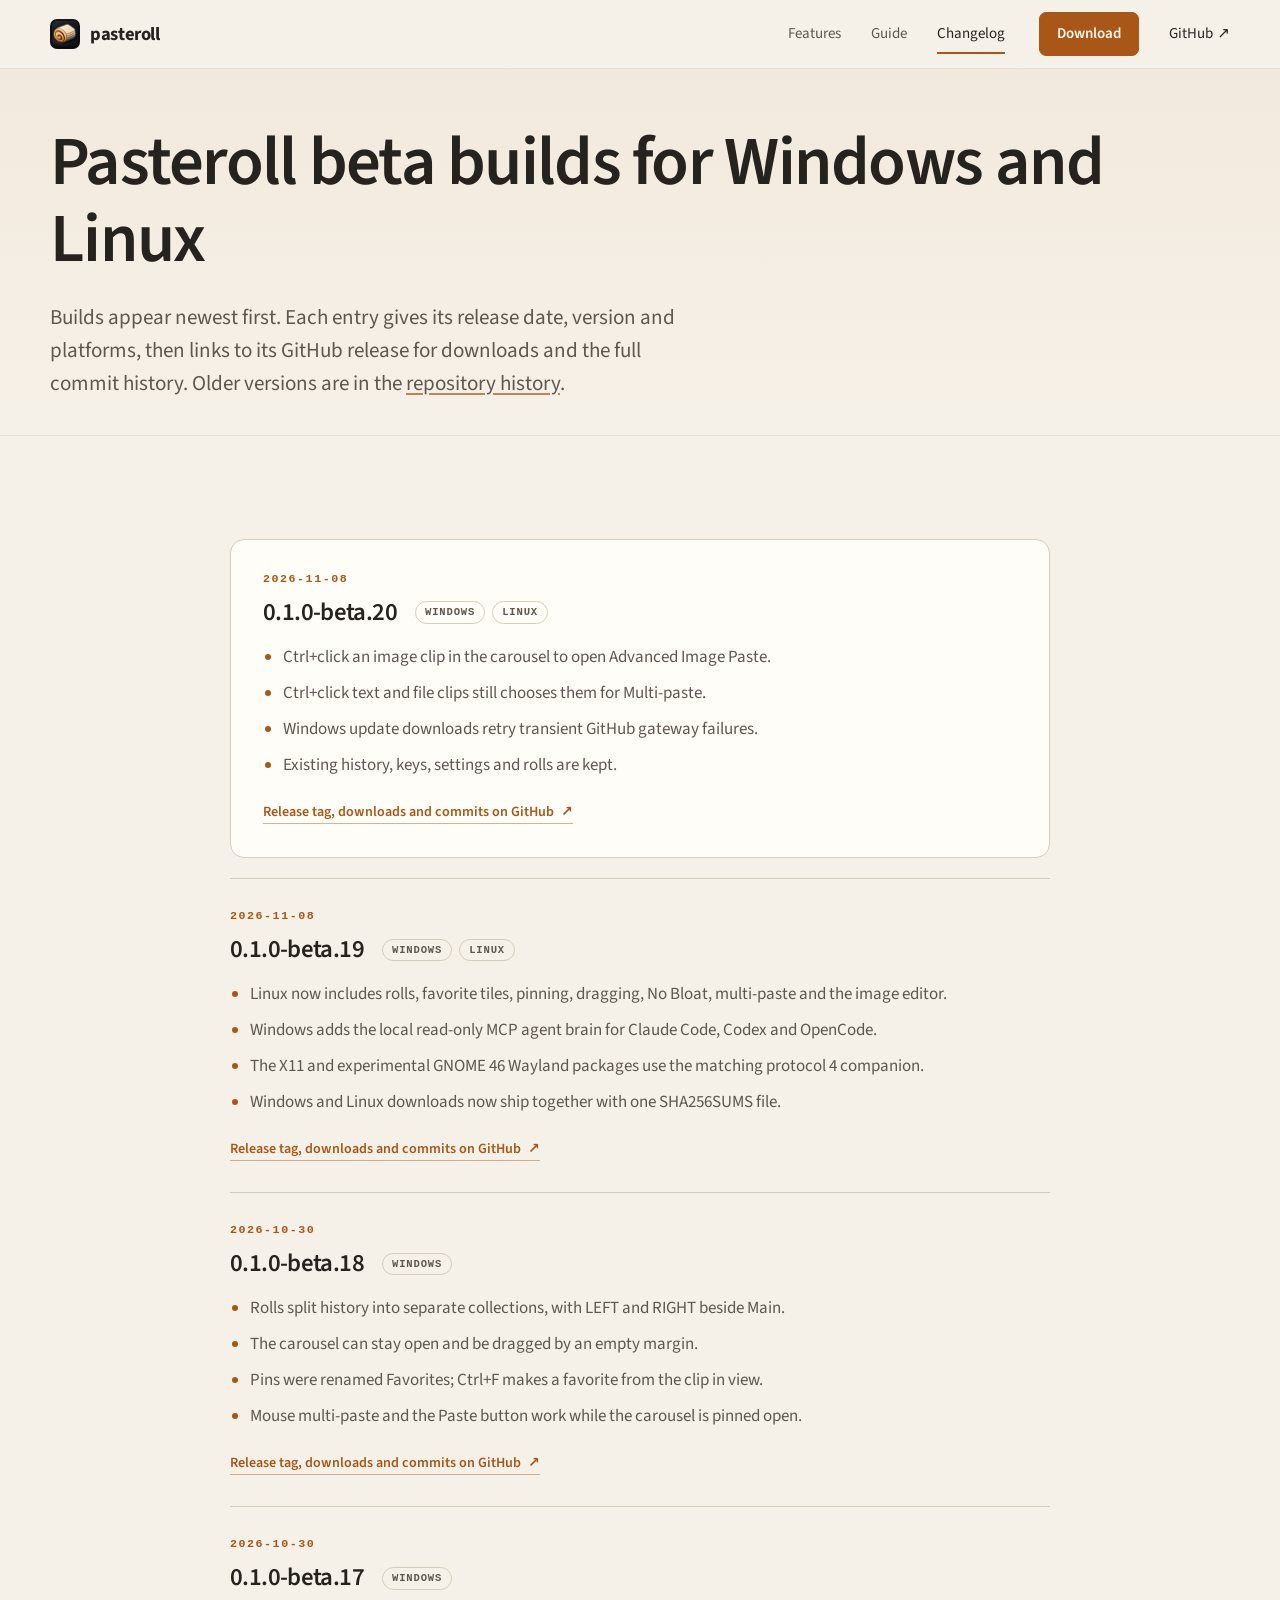
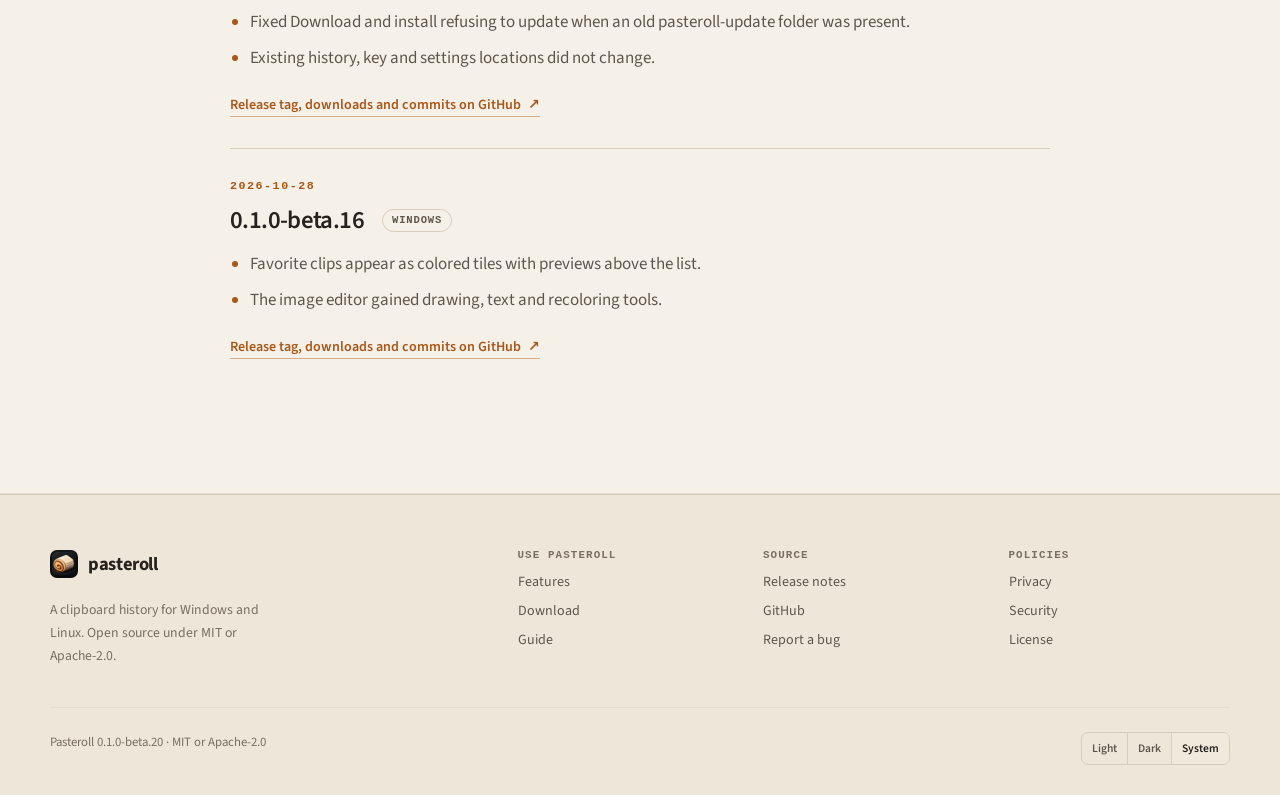
==== commit a1e2a62a: "Tighten image cards and update beta 20 copy" ====
--- a/changelog/index.html
+++ b/changelog/index.html
@@ -40,6 +40,10 @@
 </header>
 <main id="main"><section class="page-hero compact"><div class="shell"><h1>Pasteroll beta builds for Windows and Linux</h1><p class="lede">Builds appear newest first. Each entry gives its release date, version and platforms, then links to its GitHub release for downloads and the full commit history. Older versions are in the <a href="https://github.com/qpd-v/pasteroll/commits/main" rel="noopener">repository history</a>.</p></div></section>
 <section class="section"><div class="shell release-list"><article class="release featured">
+  <div class="release-head"><p class="eyebrow">2026-11-08</p><h2>0.1.0-beta.20</h2><div class="tags"><span class="tag">Windows</span><span class="tag">Linux</span></div></div>
+  <ul><li>Ctrl+click an image clip in the carousel to open Advanced Image Paste.</li><li>Ctrl+click text and file clips still chooses them for Multi-paste.</li><li>Windows update downloads retry transient GitHub gateway failures.</li><li>Existing history, keys, settings and rolls are kept.</li></ul>
+  <a class="text-link" href="https://github.com/qpd-v/pasteroll/releases/tag/v0.1.0-beta.20" rel="noopener" aria-label="Open the Pasteroll 0.1.0-beta.20 release tag on GitHub">Release tag, downloads and commits on GitHub <span aria-hidden="true">↗</span></a>
+</article><article class="release">
   <div class="release-head"><p class="eyebrow">2026-11-08</p><h2>0.1.0-beta.19</h2><div class="tags"><span class="tag">Windows</span><span class="tag">Linux</span></div></div>
   <ul><li>Linux now includes rolls, favorite tiles, pinning, dragging, No Bloat, multi-paste and the image editor.</li><li>Windows adds the local read-only MCP agent brain for Claude Code, Codex and OpenCode.</li><li>The X11 and experimental GNOME 46 Wayland packages use the matching protocol 4 companion.</li><li>Windows and Linux downloads now ship together with one SHA256SUMS file.</li></ul>
   <a class="text-link" href="https://github.com/qpd-v/pasteroll/releases/tag/v0.1.0-beta.19" rel="noopener" aria-label="Open the Pasteroll 0.1.0-beta.19 release tag on GitHub">Release tag, downloads and commits on GitHub <span aria-hidden="true">↗</span></a>
@@ -68,7 +72,7 @@
       <div><h2>Policies</h2><a href="/privacy/">Privacy</a><a href="https://github.com/qpd-v/pasteroll/blob/main/SECURITY.md" rel="noopener">Security</a><a href="https://github.com/qpd-v/pasteroll/blob/main/LICENSE-MIT" rel="noopener">License</a></div>
     </div>
     <div class="footer-bottom">
-      <p>Pasteroll 0.1.0-beta.19 · MIT or Apache-2.0</p>
+      <p>Pasteroll 0.1.0-beta.20 · MIT or Apache-2.0</p>
       <div class="theme-control" role="group" aria-label="Colour theme">
         <button type="button" data-theme-choice="light" aria-pressed="false">Light</button>
         <button type="button" data-theme-choice="dark" aria-pressed="false">Dark</button>
--- a/styles.css
+++ b/styles.css
@@ -67,11 +67,11 @@
 .hero-copy .actions{margin-top:30px}
 .hero-meta{margin-top:20px;color:var(--faint);font-size:.88rem}
 .hero-meta a{color:var(--muted)}
-.app-frame{margin:0;padding:9px;border:1px solid var(--line);border-radius:16px;background:var(--surface);box-shadow:var(--shadow)}
-.app-frame img{width:100%;border-radius:10px;background:var(--bg-deep)}
-.app-frame figcaption{margin:10px 6px 2px;color:var(--faint);font-size:.76rem;line-height:1.45}
+.app-frame{display:flex;flex-direction:column;margin:0;padding:0;border:1px solid var(--line);border-radius:16px;background:var(--surface);box-shadow:var(--shadow);overflow:hidden}
+.app-frame img{display:block;width:100%;height:auto;margin-inline:auto;border-radius:0;background:var(--bg-deep)}
+.app-frame figcaption{margin:0;padding:13px 16px 15px;border-top:1px solid var(--line-soft);background:var(--surface);color:var(--faint);font-size:.8rem;line-height:1.45;text-align:center}
 .hero-app{transform:rotate(.5deg)}
-.hero-app img{aspect-ratio:576/468;object-fit:cover}
+.hero-app img{aspect-ratio:520/440;object-fit:cover}
 .wide-shot{max-width:760px;margin:64px auto 0}
 .section{padding-block:clamp(64px,8vw,104px);border-bottom:1px solid var(--line-soft)}
 .section-head{max-width:720px;margin-bottom:44px}
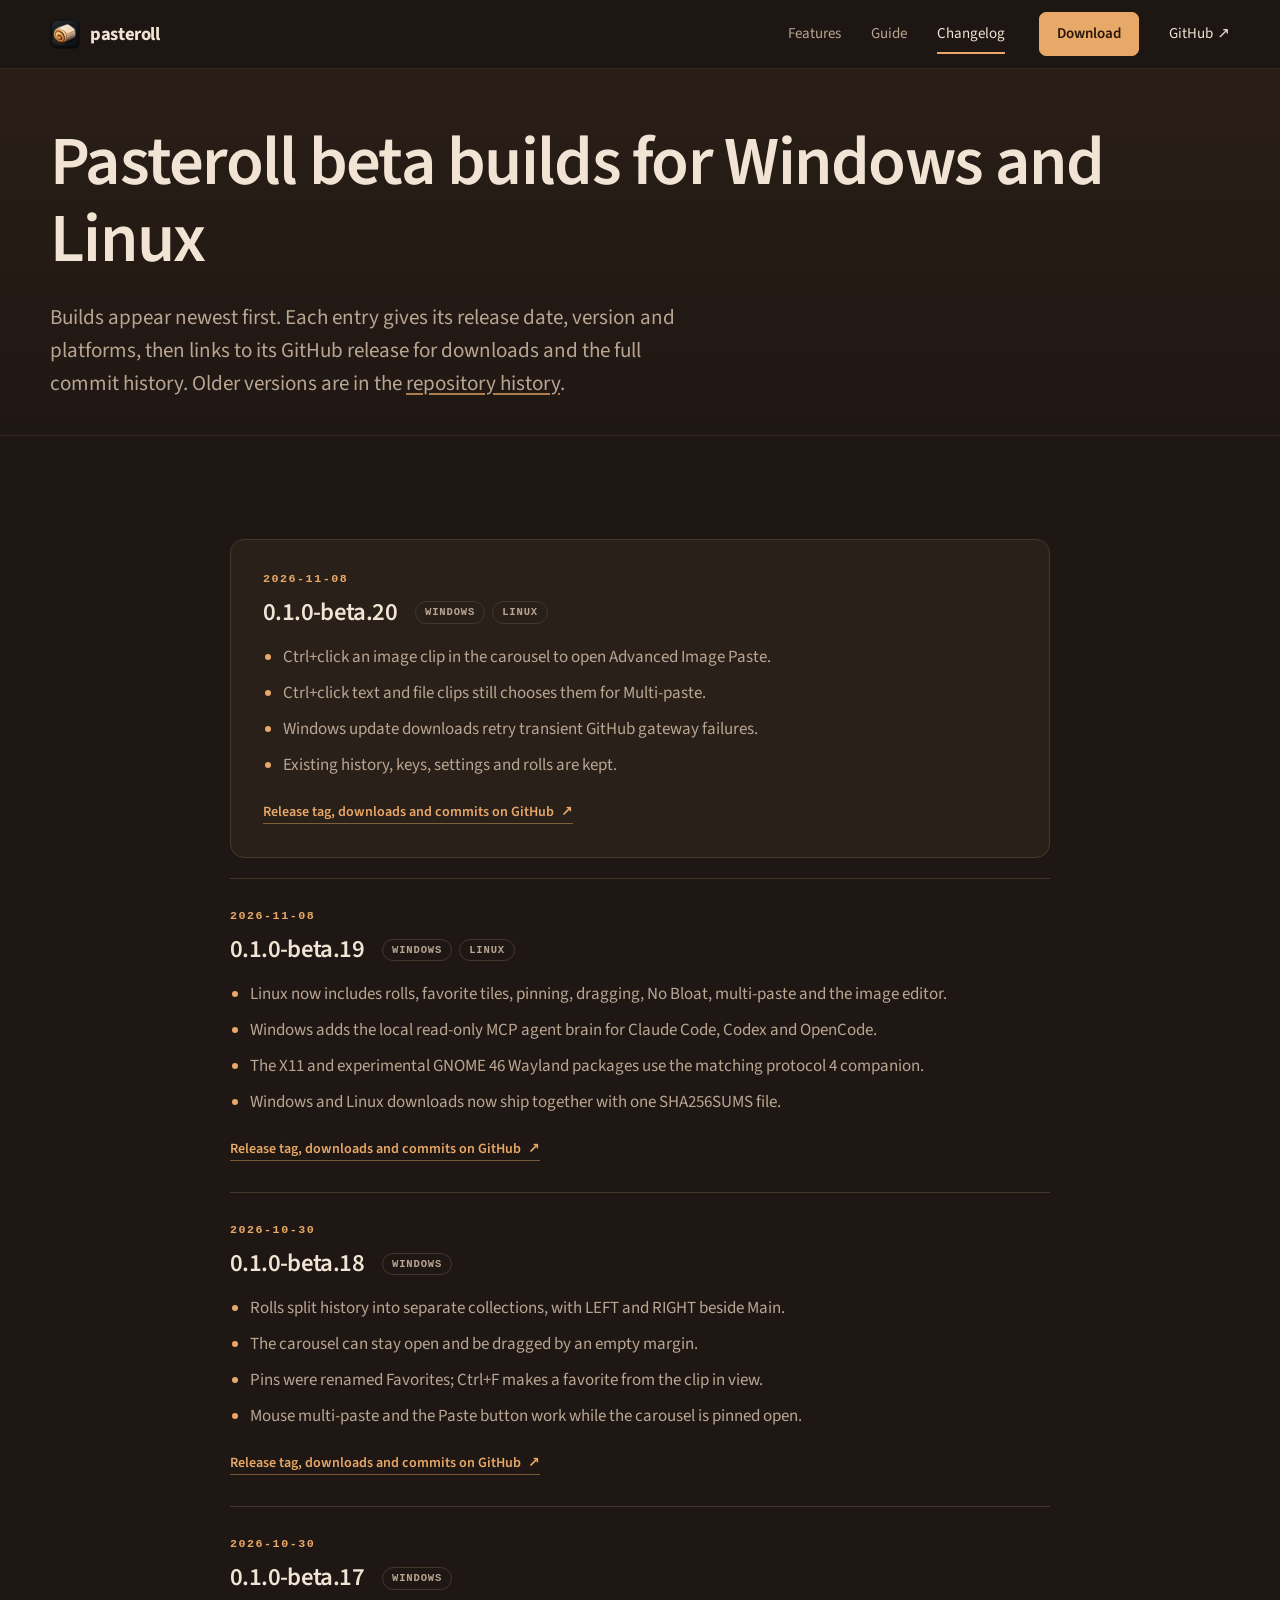
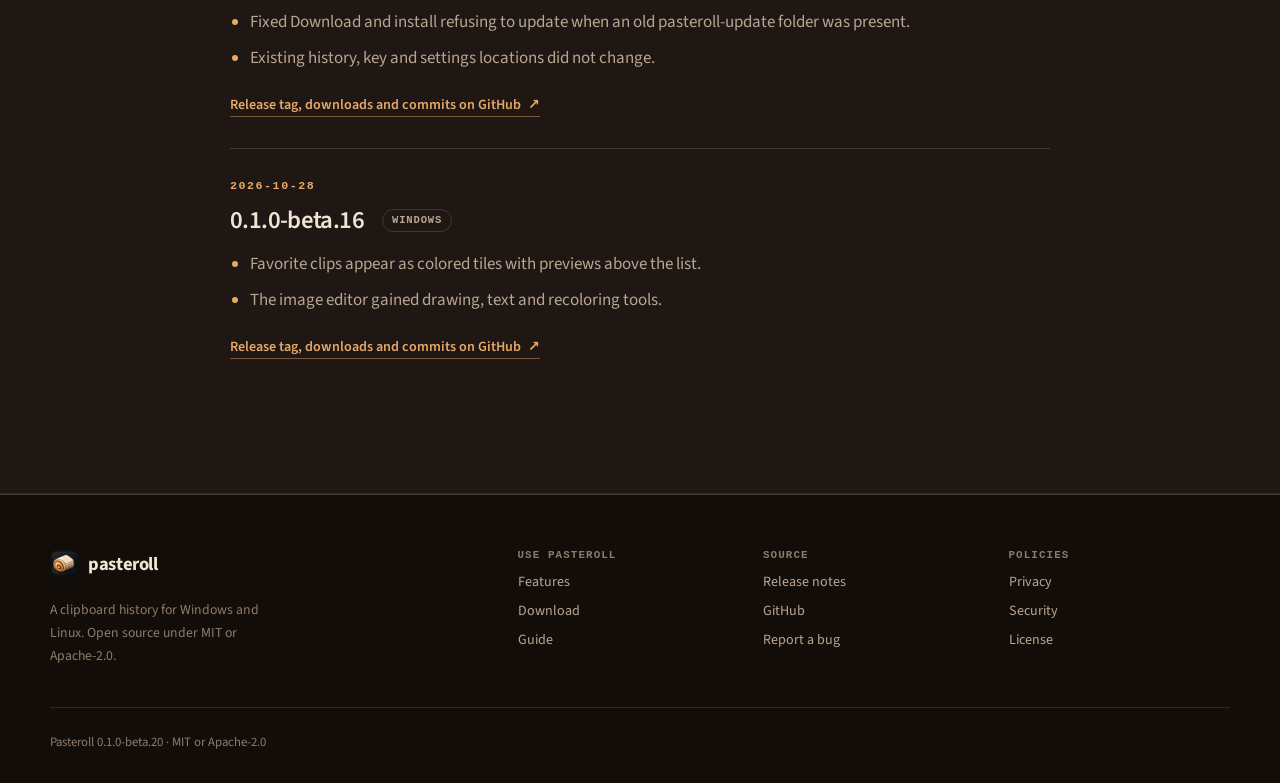
==== commit 7255fc5e: "Restore coffee palette and top-align feature copy" ====
--- a/changelog/index.html
+++ b/changelog/index.html
@@ -6,7 +6,7 @@
 <title>Beta builds for Windows and Linux — Pasteroll</title>
 <meta name="description" content="Pasteroll beta release notes for Windows and Linux, newest first, with dates, platforms, downloads and commit history.">
 
-<meta name="theme-color" content="#191816">
+<meta name="theme-color" content="#1f1713">
 <link rel="canonical" href="https://pasteroll.com/changelog/">
 <link rel="icon" type="image/png" sizes="32x32" href="/assets/favicon-32.png">
 <link rel="icon" type="image/png" sizes="64x64" href="/assets/favicon-64.png">
@@ -19,7 +19,6 @@
 <meta property="og:image" content="https://pasteroll.com/assets/og.png">
 <meta name="twitter:card" content="summary_large_image">
 <link rel="stylesheet" href="/styles.css">
-<script src="/theme-init.js"></script>
 </head>
 <body>
 <a class="skip" href="#main">Skip to content</a>
@@ -73,11 +72,6 @@
     </div>
     <div class="footer-bottom">
       <p>Pasteroll 0.1.0-beta.20 · MIT or Apache-2.0</p>
-      <div class="theme-control" role="group" aria-label="Colour theme">
-        <button type="button" data-theme-choice="light" aria-pressed="false">Light</button>
-        <button type="button" data-theme-choice="dark" aria-pressed="false">Dark</button>
-        <button type="button" data-theme-choice="system" aria-pressed="true">System</button>
-      </div>
     </div>
   </div>
 </footer>
--- a/styles.css
+++ b/styles.css
@@ -1,8 +1,7 @@
 @font-face{font-family:"Source Sans 3";src:url("/assets/fonts/source-sans-3-400.woff2") format("woff2");font-weight:400;font-style:normal;font-display:swap}
 @font-face{font-family:"Source Sans 3";src:url("/assets/fonts/source-sans-3-600.woff2") format("woff2");font-weight:600;font-style:normal;font-display:swap}
 @font-face{font-family:"Source Sans 3";src:url("/assets/fonts/source-sans-3-700.woff2") format("woff2");font-weight:700;font-style:normal;font-display:swap}
-:root{color-scheme:dark;--bg:#191816;--bg-deep:#131210;--surface:#23211d;--surface-2:#2c2924;--line:#3b362e;--line-soft:#2c2822;--text:#f4eee5;--muted:#c4b9ab;--faint:#998d7e;--accent:#e8a867;--accent-strong:#f2bd85;--accent-ink:#24180c;--teal:#62c9b6;--shadow:0 24px 70px rgba(0,0,0,.42);--shell:1180px;--sans:"Source Sans 3","Segoe UI Variable Text","Segoe UI",system-ui,sans-serif;--mono:"Cascadia Code","SFMono-Regular",Consolas,monospace}
-:root[data-theme="light"]{color-scheme:light;--bg:#f6f1e8;--bg-deep:#eee6d9;--surface:#fffdf8;--surface-2:#f1e9dc;--line:#d8ccba;--line-soft:#e6dccd;--text:#26231f;--muted:#5e574e;--faint:#796f63;--accent:#a95718;--accent-strong:#8e4612;--accent-ink:#fff8ef;--teal:#177c6b;--shadow:0 24px 60px rgba(70,48,20,.14)}
+:root{color-scheme:dark;--bg:#1f1713;--bg-deep:#130d0a;--surface:#2a201a;--surface-2:#352a22;--line:#46372b;--line-soft:#33271f;--text:#f1e4d4;--muted:#b9a692;--faint:#8d7b69;--accent:#e8a867;--accent-strong:#f2bd85;--accent-ink:#2a1708;--teal:#e8a867;--shadow:0 24px 70px rgba(0,0,0,.42);--shell:1180px;--sans:"Source Sans 3","Segoe UI Variable Text","Segoe UI",system-ui,sans-serif;--mono:"Cascadia Code","SFMono-Regular",Consolas,monospace}
 *,*::before,*::after{box-sizing:border-box}
 html{scroll-behavior:smooth;scroll-padding-top:96px;-webkit-text-size-adjust:100%}
 body{margin:0;background:var(--bg);color:var(--text);font:17px/1.65 var(--sans);-webkit-font-smoothing:antialiased;text-rendering:optimizeLegibility}
@@ -109,7 +108,7 @@
 .page-index a:hover{border-color:var(--accent);color:var(--text)}
 .page-index + .section{padding-top:60px}
 .feature-section.alt{background:color-mix(in srgb,var(--surface) 42%,var(--bg))}
-.feature-row{display:grid;grid-template-columns:minmax(0,.9fr) minmax(0,1.1fr);gap:clamp(36px,6vw,80px);align-items:center}
+.feature-row{display:grid;grid-template-columns:minmax(0,.9fr) minmax(0,1.1fr);gap:clamp(36px,6vw,80px);align-items:start}
 .feature-copy h2{margin-bottom:18px;max-width:15ch}
 .feature-copy>p:not(.eyebrow){color:var(--muted)}
 .feature-copy .text-link{margin-top:24px}
@@ -213,10 +212,6 @@
 .footer-links a{display:block;margin:6px 0;color:var(--muted);font-size:.88rem;text-decoration:none}
 .footer-links a:hover{color:var(--accent)}
 .footer-bottom{grid-column:1/-1;display:flex;flex-wrap:wrap;justify-content:space-between;gap:18px;padding-top:24px;border-top:1px solid var(--line-soft);color:var(--faint);font-size:.8rem}
-.theme-control{display:inline-flex;border:1px solid var(--line);border-radius:7px;overflow:hidden}
-.theme-control button{padding:7px 10px;border:0;border-left:1px solid var(--line);background:transparent;color:var(--muted);font:600 .72rem var(--sans);cursor:pointer}
-.theme-control button:first-child{border-left:0}
-.theme-control button[aria-pressed="true"]{background:var(--surface-2);color:var(--text)}
 .lost{min-height:65vh;display:grid;place-content:center;justify-items:start;gap:14px;max-width:620px;padding-block:80px}
 .lost .lede{margin:0 0 14px}
 .lost .eyebrow{margin:0}
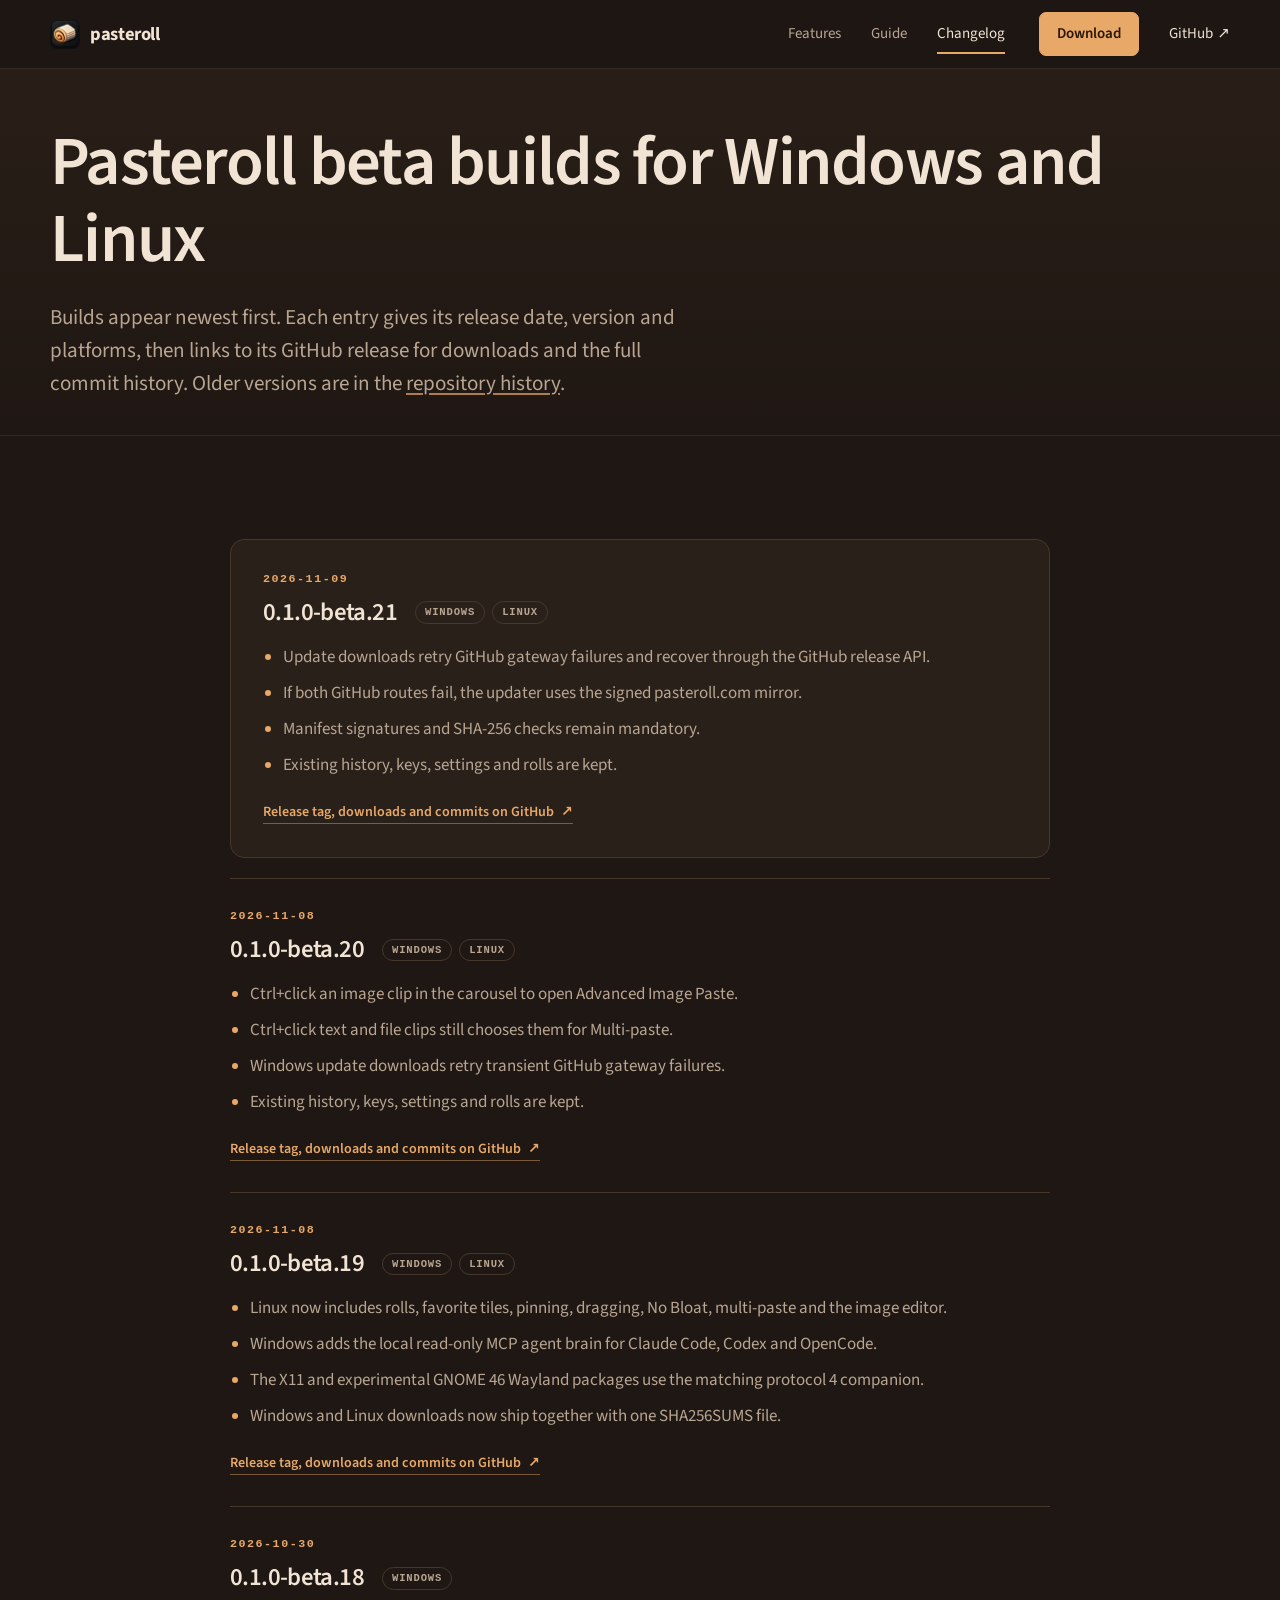
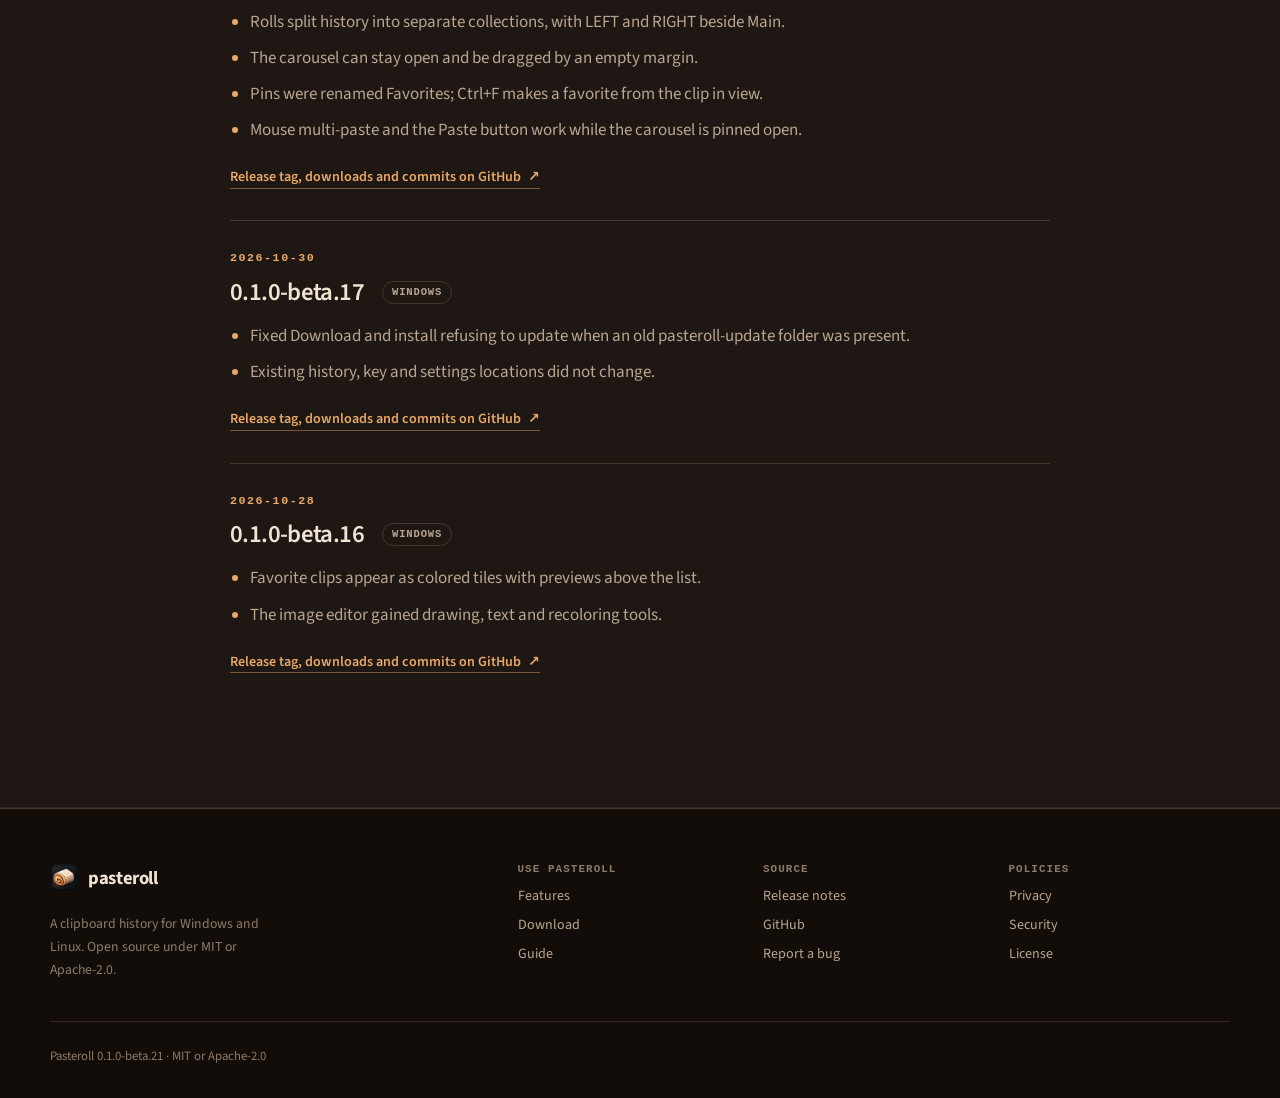
==== commit 8bce4e37: "Prepare beta 21 downloads and release notes" ====
--- a/changelog/index.html
+++ b/changelog/index.html
@@ -39,6 +39,10 @@
 </header>
 <main id="main"><section class="page-hero compact"><div class="shell"><h1>Pasteroll beta builds for Windows and Linux</h1><p class="lede">Builds appear newest first. Each entry gives its release date, version and platforms, then links to its GitHub release for downloads and the full commit history. Older versions are in the <a href="https://github.com/qpd-v/pasteroll/commits/main" rel="noopener">repository history</a>.</p></div></section>
 <section class="section"><div class="shell release-list"><article class="release featured">
+  <div class="release-head"><p class="eyebrow">2026-11-09</p><h2>0.1.0-beta.21</h2><div class="tags"><span class="tag">Windows</span><span class="tag">Linux</span></div></div>
+  <ul><li>Update downloads retry GitHub gateway failures and recover through the GitHub release API.</li><li>If both GitHub routes fail, the updater uses the signed pasteroll.com mirror.</li><li>Manifest signatures and SHA-256 checks remain mandatory.</li><li>Existing history, keys, settings and rolls are kept.</li></ul>
+  <a class="text-link" href="https://github.com/qpd-v/pasteroll/releases/tag/v0.1.0-beta.21" rel="noopener" aria-label="Open the Pasteroll 0.1.0-beta.21 release tag on GitHub">Release tag, downloads and commits on GitHub <span aria-hidden="true">↗</span></a>
+</article><article class="release">
   <div class="release-head"><p class="eyebrow">2026-11-08</p><h2>0.1.0-beta.20</h2><div class="tags"><span class="tag">Windows</span><span class="tag">Linux</span></div></div>
   <ul><li>Ctrl+click an image clip in the carousel to open Advanced Image Paste.</li><li>Ctrl+click text and file clips still chooses them for Multi-paste.</li><li>Windows update downloads retry transient GitHub gateway failures.</li><li>Existing history, keys, settings and rolls are kept.</li></ul>
   <a class="text-link" href="https://github.com/qpd-v/pasteroll/releases/tag/v0.1.0-beta.20" rel="noopener" aria-label="Open the Pasteroll 0.1.0-beta.20 release tag on GitHub">Release tag, downloads and commits on GitHub <span aria-hidden="true">↗</span></a>
@@ -71,7 +75,7 @@
       <div><h2>Policies</h2><a href="/privacy/">Privacy</a><a href="https://github.com/qpd-v/pasteroll/blob/main/SECURITY.md" rel="noopener">Security</a><a href="https://github.com/qpd-v/pasteroll/blob/main/LICENSE-MIT" rel="noopener">License</a></div>
     </div>
     <div class="footer-bottom">
-      <p>Pasteroll 0.1.0-beta.20 · MIT or Apache-2.0</p>
+      <p>Pasteroll 0.1.0-beta.21 · MIT or Apache-2.0</p>
     </div>
   </div>
 </footer>
--- a/styles.css
+++ b/styles.css
@@ -51,7 +51,7 @@
 .menu-icon{position:relative}
 .menu-icon::before{position:absolute;top:-5px}
 .menu-icon::after{position:absolute;top:5px}
-.no-js .menu-button,.no-js .theme-control{display:none}
+.no-js .menu-button{display:none}
 .button{display:inline-flex;align-items:center;justify-content:center;min-height:46px;padding:11px 20px;border:1px solid var(--line);border-radius:7px;background:var(--surface);color:var(--text);font-weight:600;font-size:.95rem;text-decoration:none;transition:background .15s,border-color .15s,transform .15s}
 .button:hover{border-color:var(--accent);color:var(--text);transform:translateY(-1px)}
 .button.primary{background:var(--accent);border-color:var(--accent);color:var(--accent-ink)}
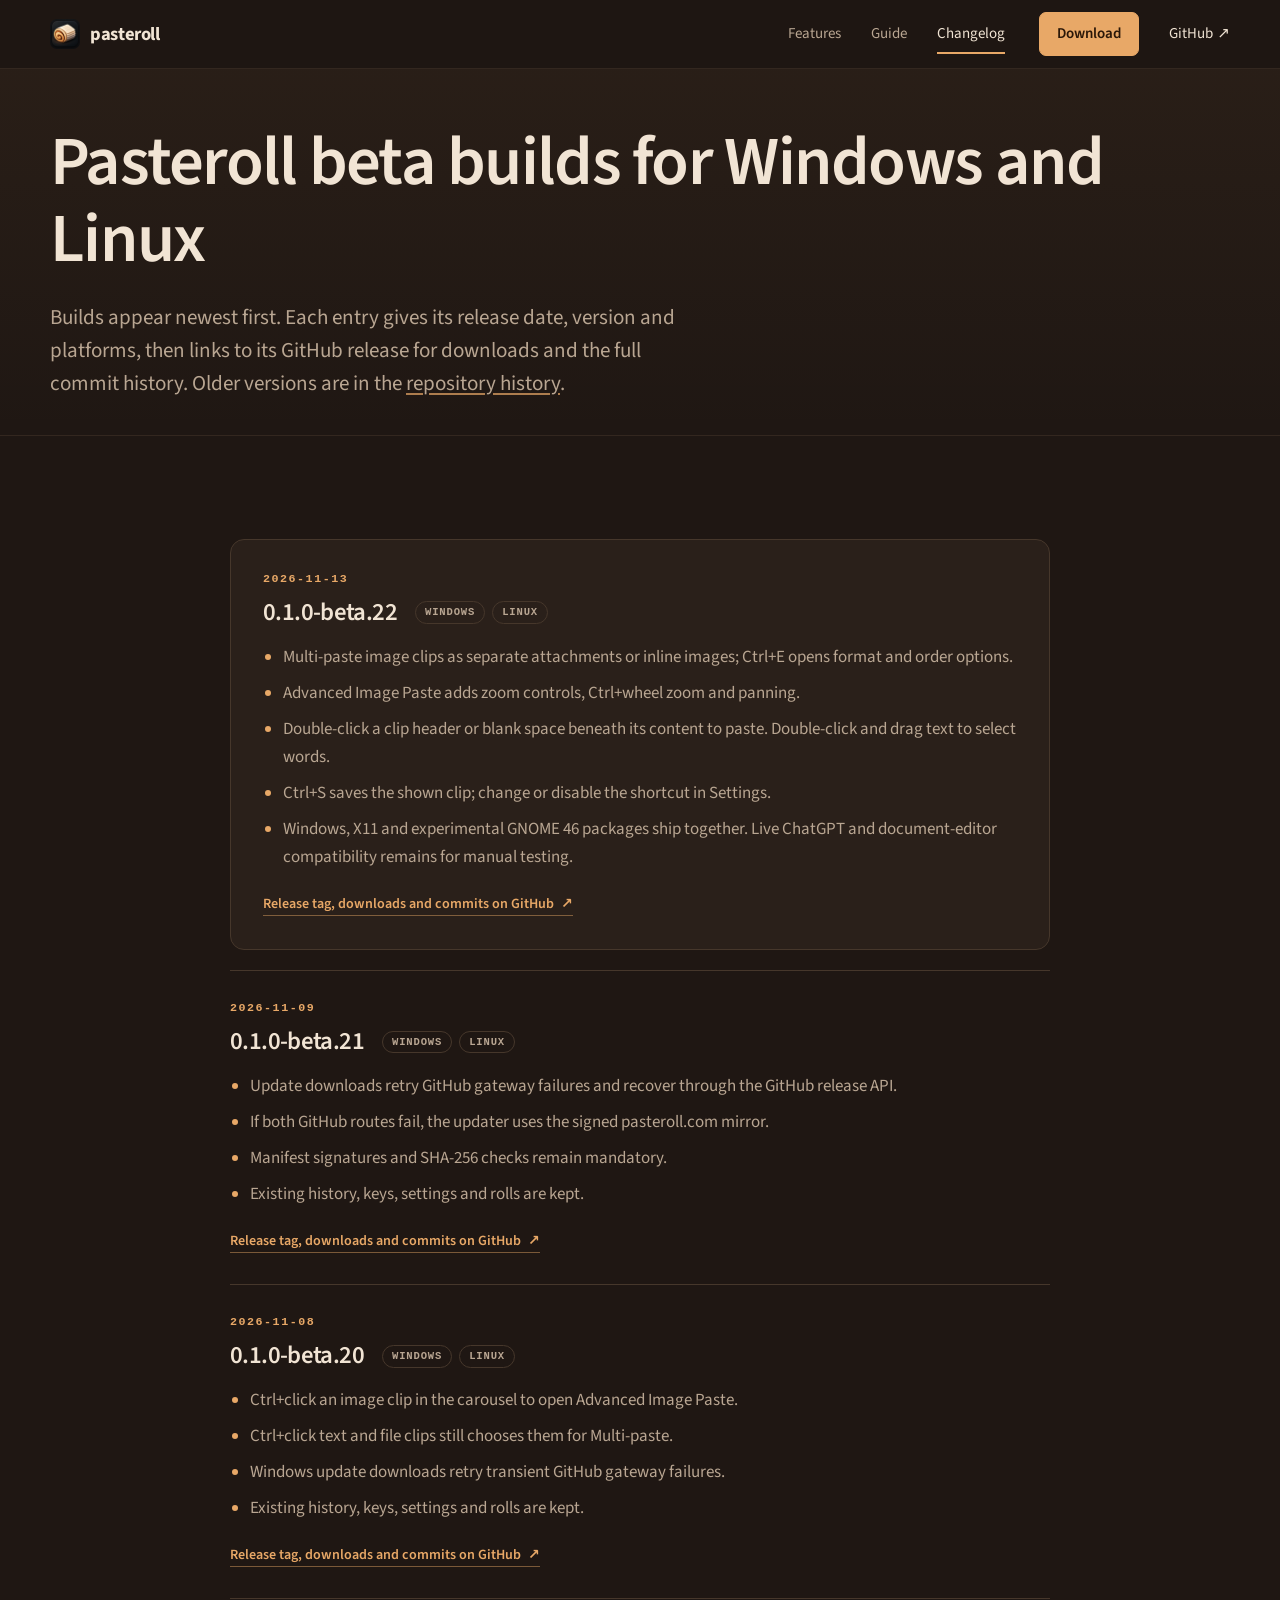
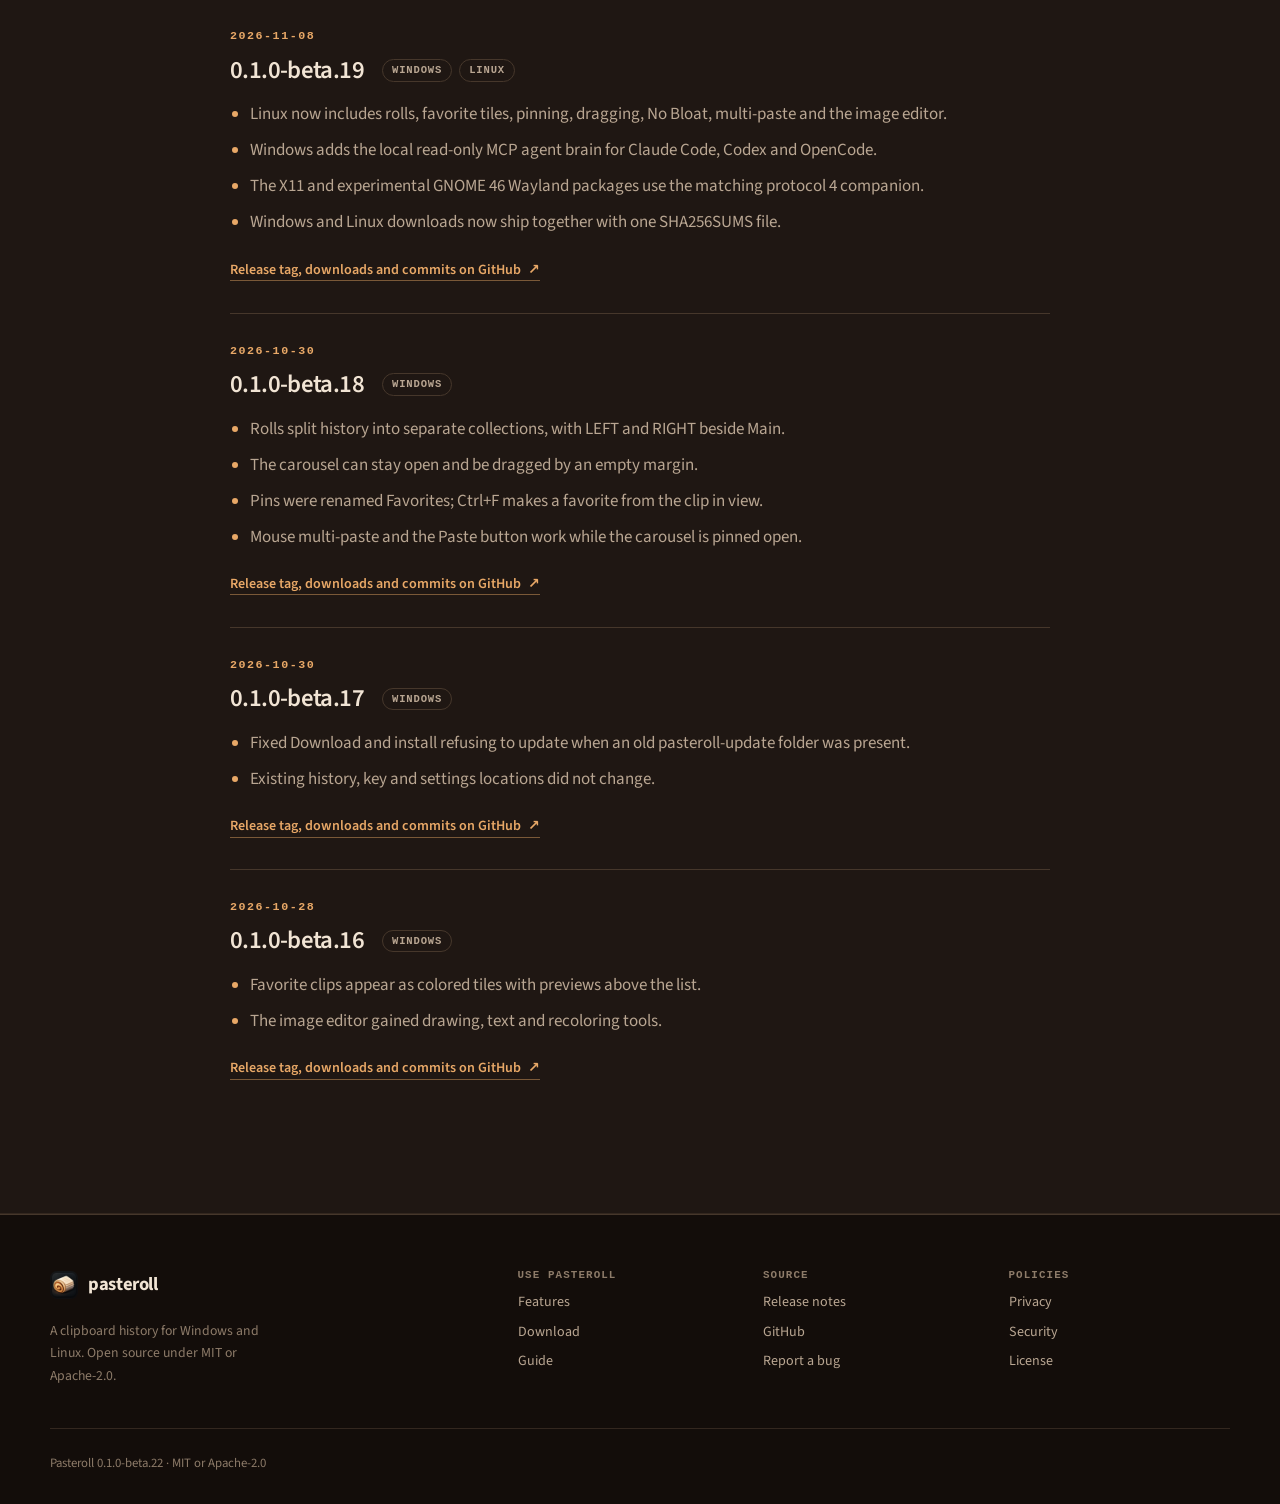
==== commit 650585e6: "Publish beta 22 downloads and image feature guide" ====
--- a/changelog/index.html
+++ b/changelog/index.html
@@ -39,6 +39,10 @@
 </header>
 <main id="main"><section class="page-hero compact"><div class="shell"><h1>Pasteroll beta builds for Windows and Linux</h1><p class="lede">Builds appear newest first. Each entry gives its release date, version and platforms, then links to its GitHub release for downloads and the full commit history. Older versions are in the <a href="https://github.com/qpd-v/pasteroll/commits/main" rel="noopener">repository history</a>.</p></div></section>
 <section class="section"><div class="shell release-list"><article class="release featured">
+  <div class="release-head"><p class="eyebrow">2026-11-13</p><h2>0.1.0-beta.22</h2><div class="tags"><span class="tag">Windows</span><span class="tag">Linux</span></div></div>
+  <ul><li>Multi-paste image clips as separate attachments or inline images; Ctrl+E opens format and order options.</li><li>Advanced Image Paste adds zoom controls, Ctrl+wheel zoom and panning.</li><li>Double-click a clip header or blank space beneath its content to paste. Double-click and drag text to select words.</li><li>Ctrl+S saves the shown clip; change or disable the shortcut in Settings.</li><li>Windows, X11 and experimental GNOME 46 packages ship together. Live ChatGPT and document-editor compatibility remains for manual testing.</li></ul>
+  <a class="text-link" href="https://github.com/qpd-v/pasteroll/releases/tag/v0.1.0-beta.22" rel="noopener" aria-label="Open the Pasteroll 0.1.0-beta.22 release tag on GitHub">Release tag, downloads and commits on GitHub <span aria-hidden="true">↗</span></a>
+</article><article class="release">
   <div class="release-head"><p class="eyebrow">2026-11-09</p><h2>0.1.0-beta.21</h2><div class="tags"><span class="tag">Windows</span><span class="tag">Linux</span></div></div>
   <ul><li>Update downloads retry GitHub gateway failures and recover through the GitHub release API.</li><li>If both GitHub routes fail, the updater uses the signed pasteroll.com mirror.</li><li>Manifest signatures and SHA-256 checks remain mandatory.</li><li>Existing history, keys, settings and rolls are kept.</li></ul>
   <a class="text-link" href="https://github.com/qpd-v/pasteroll/releases/tag/v0.1.0-beta.21" rel="noopener" aria-label="Open the Pasteroll 0.1.0-beta.21 release tag on GitHub">Release tag, downloads and commits on GitHub <span aria-hidden="true">↗</span></a>
@@ -75,7 +79,7 @@
       <div><h2>Policies</h2><a href="/privacy/">Privacy</a><a href="https://github.com/qpd-v/pasteroll/blob/main/SECURITY.md" rel="noopener">Security</a><a href="https://github.com/qpd-v/pasteroll/blob/main/LICENSE-MIT" rel="noopener">License</a></div>
     </div>
     <div class="footer-bottom">
-      <p>Pasteroll 0.1.0-beta.21 · MIT or Apache-2.0</p>
+      <p>Pasteroll 0.1.0-beta.22 · MIT or Apache-2.0</p>
     </div>
   </div>
 </footer>
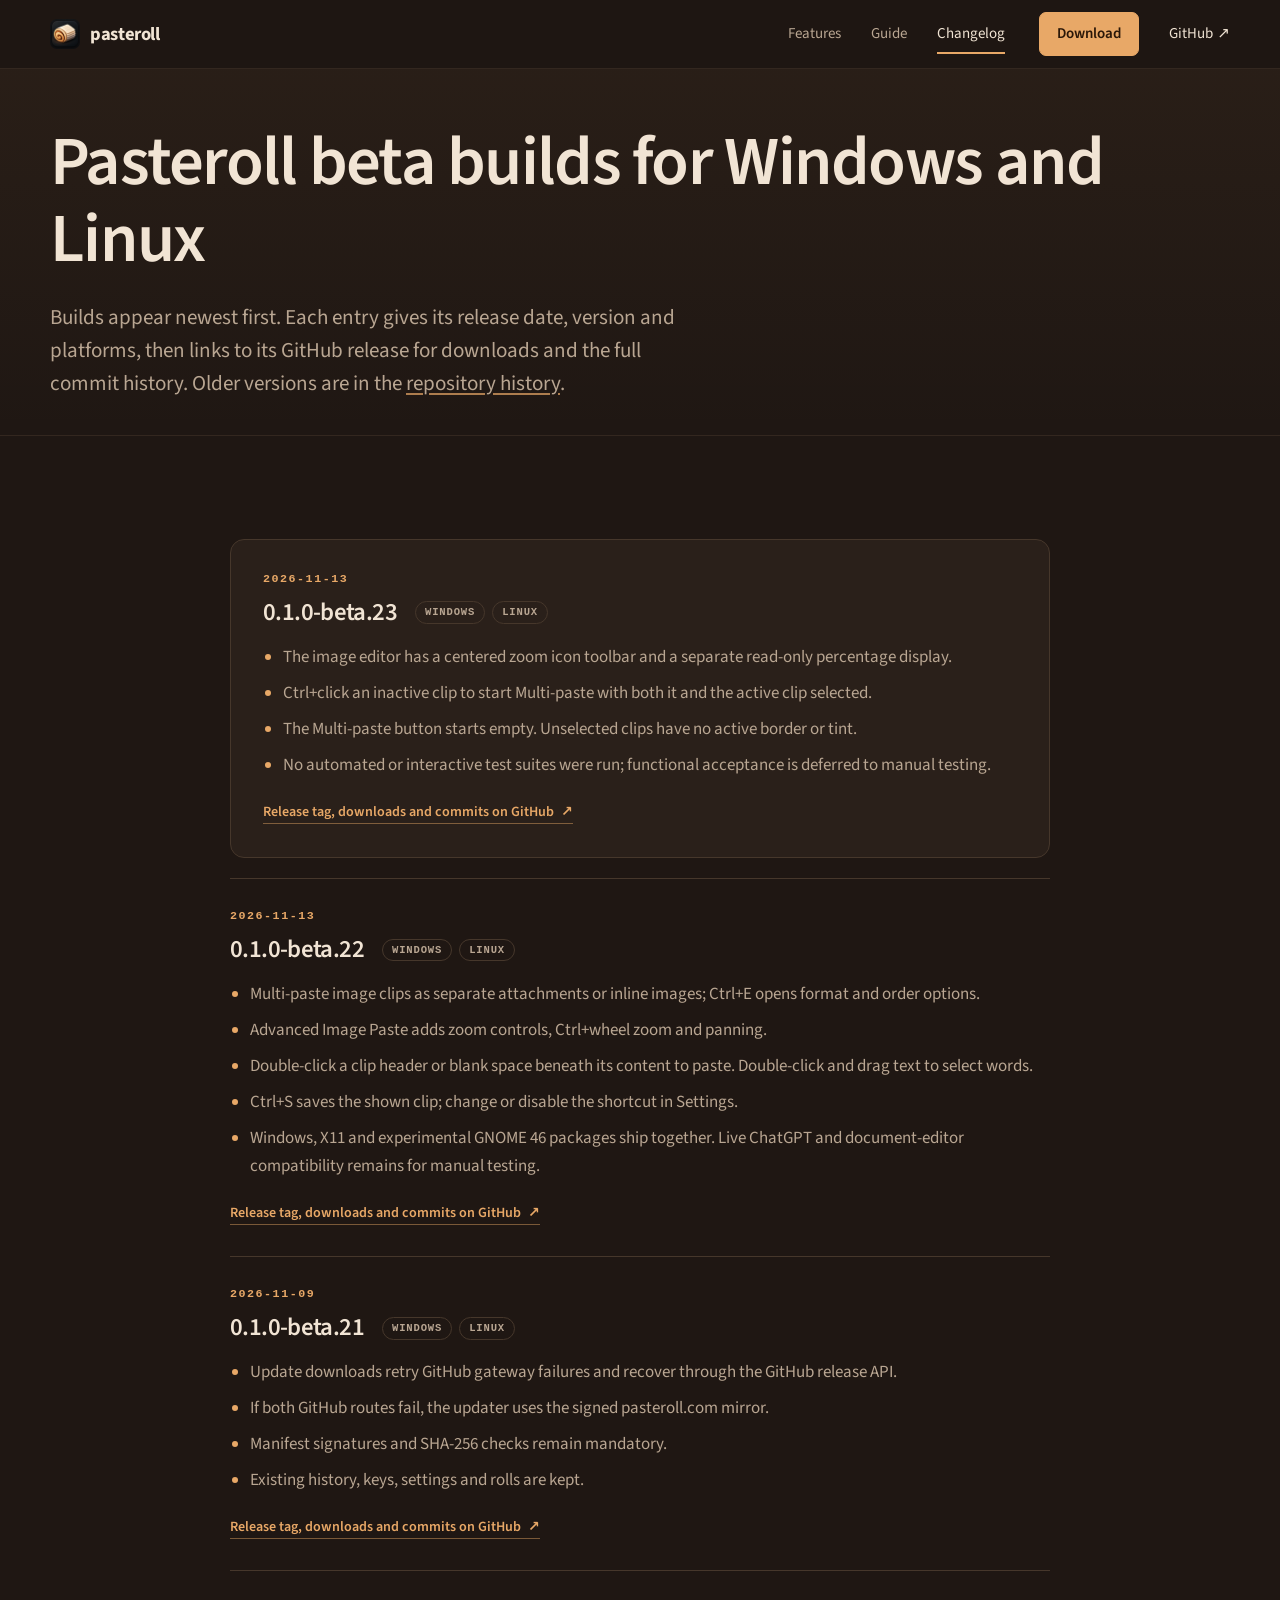
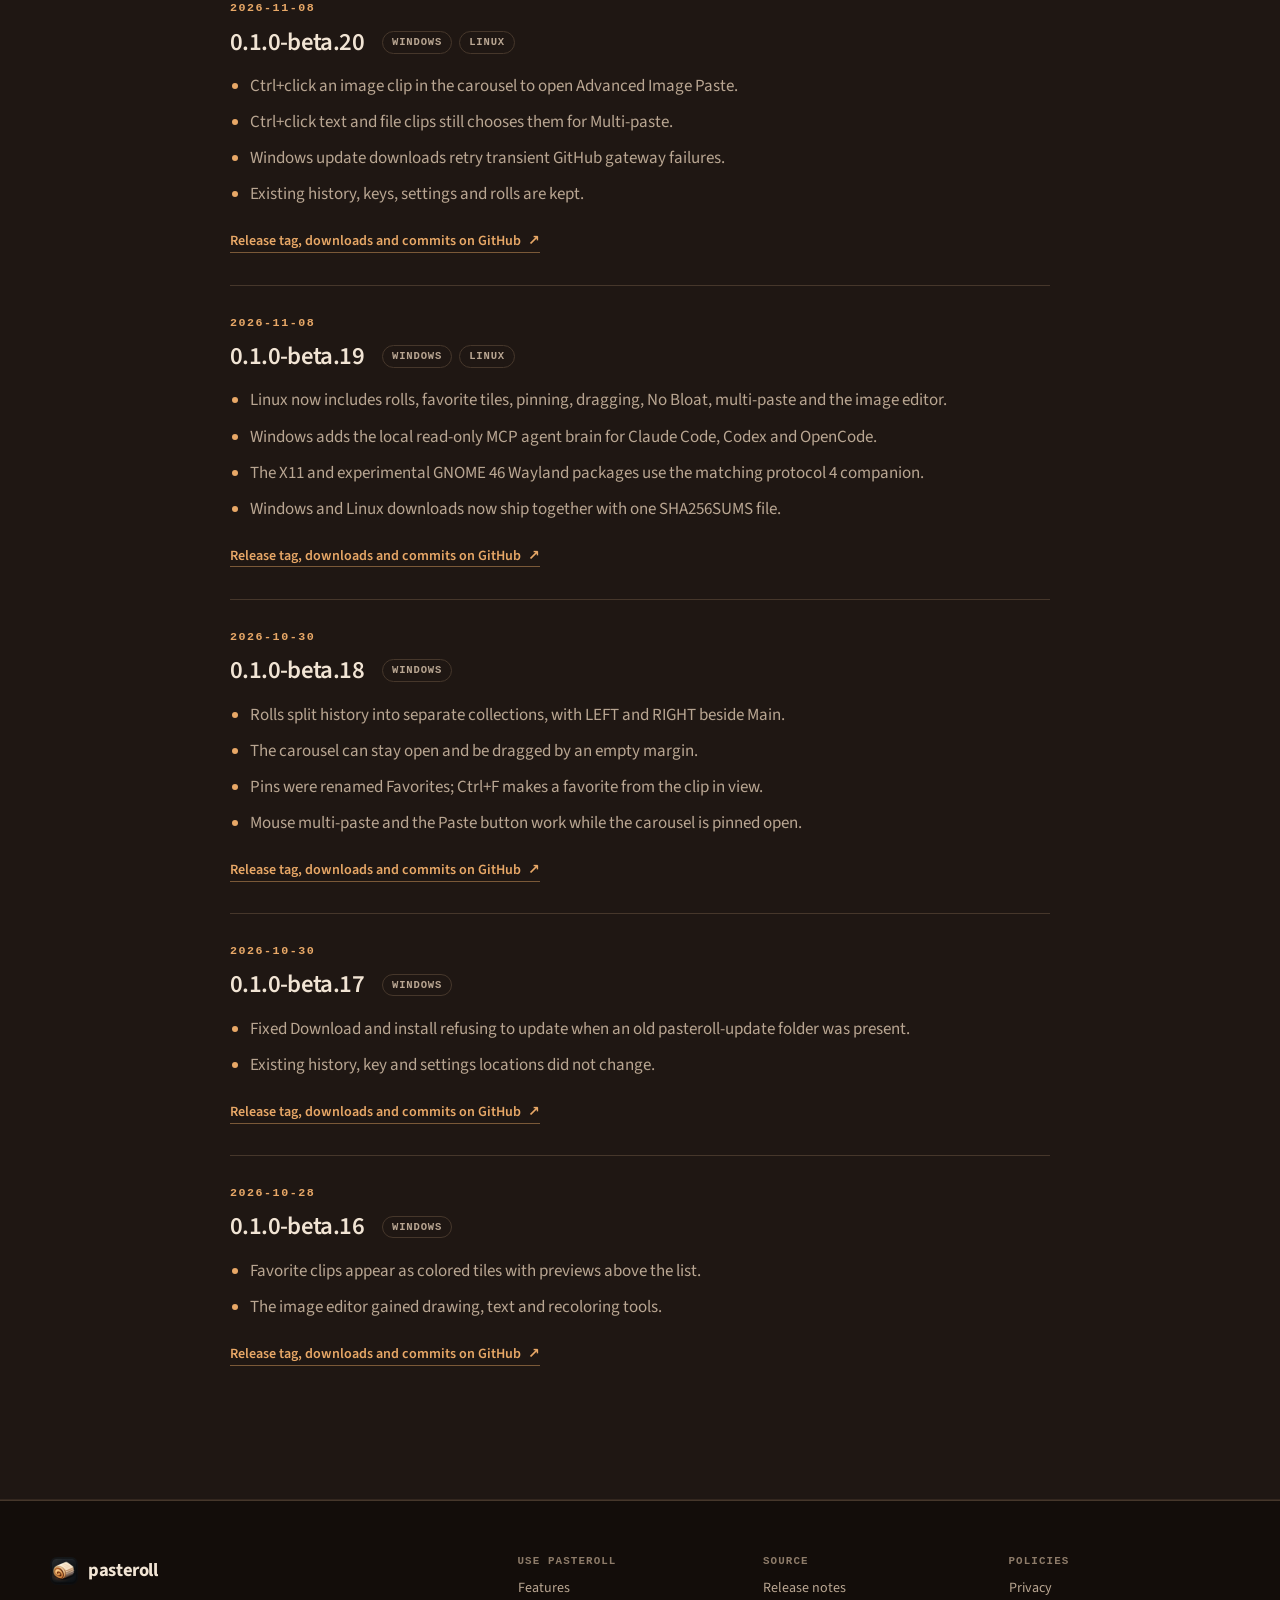
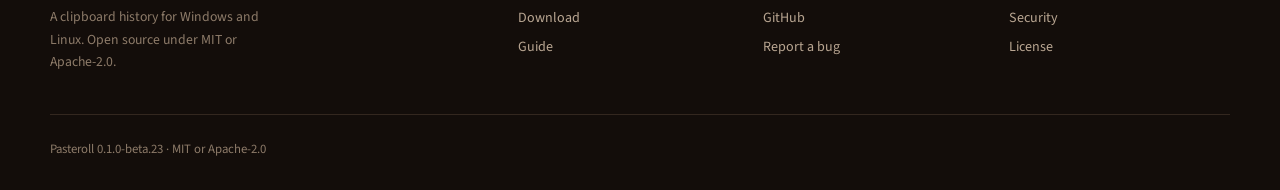
==== commit 64c900a0: "Publish beta 23 downloads and selection fixes" ====
--- a/changelog/index.html
+++ b/changelog/index.html
@@ -39,6 +39,10 @@
 </header>
 <main id="main"><section class="page-hero compact"><div class="shell"><h1>Pasteroll beta builds for Windows and Linux</h1><p class="lede">Builds appear newest first. Each entry gives its release date, version and platforms, then links to its GitHub release for downloads and the full commit history. Older versions are in the <a href="https://github.com/qpd-v/pasteroll/commits/main" rel="noopener">repository history</a>.</p></div></section>
 <section class="section"><div class="shell release-list"><article class="release featured">
+  <div class="release-head"><p class="eyebrow">2026-11-13</p><h2>0.1.0-beta.23</h2><div class="tags"><span class="tag">Windows</span><span class="tag">Linux</span></div></div>
+  <ul><li>The image editor has a centered zoom icon toolbar and a separate read-only percentage display.</li><li>Ctrl+click an inactive clip to start Multi-paste with both it and the active clip selected.</li><li>The Multi-paste button starts empty. Unselected clips have no active border or tint.</li><li>No automated or interactive test suites were run; functional acceptance is deferred to manual testing.</li></ul>
+  <a class="text-link" href="https://github.com/qpd-v/pasteroll/releases/tag/v0.1.0-beta.23" rel="noopener" aria-label="Open the Pasteroll 0.1.0-beta.23 release tag on GitHub">Release tag, downloads and commits on GitHub <span aria-hidden="true">↗</span></a>
+</article><article class="release">
   <div class="release-head"><p class="eyebrow">2026-11-13</p><h2>0.1.0-beta.22</h2><div class="tags"><span class="tag">Windows</span><span class="tag">Linux</span></div></div>
   <ul><li>Multi-paste image clips as separate attachments or inline images; Ctrl+E opens format and order options.</li><li>Advanced Image Paste adds zoom controls, Ctrl+wheel zoom and panning.</li><li>Double-click a clip header or blank space beneath its content to paste. Double-click and drag text to select words.</li><li>Ctrl+S saves the shown clip; change or disable the shortcut in Settings.</li><li>Windows, X11 and experimental GNOME 46 packages ship together. Live ChatGPT and document-editor compatibility remains for manual testing.</li></ul>
   <a class="text-link" href="https://github.com/qpd-v/pasteroll/releases/tag/v0.1.0-beta.22" rel="noopener" aria-label="Open the Pasteroll 0.1.0-beta.22 release tag on GitHub">Release tag, downloads and commits on GitHub <span aria-hidden="true">↗</span></a>
@@ -79,7 +83,7 @@
       <div><h2>Policies</h2><a href="/privacy/">Privacy</a><a href="https://github.com/qpd-v/pasteroll/blob/main/SECURITY.md" rel="noopener">Security</a><a href="https://github.com/qpd-v/pasteroll/blob/main/LICENSE-MIT" rel="noopener">License</a></div>
     </div>
     <div class="footer-bottom">
-      <p>Pasteroll 0.1.0-beta.22 · MIT or Apache-2.0</p>
+      <p>Pasteroll 0.1.0-beta.23 · MIT or Apache-2.0</p>
     </div>
   </div>
 </footer>
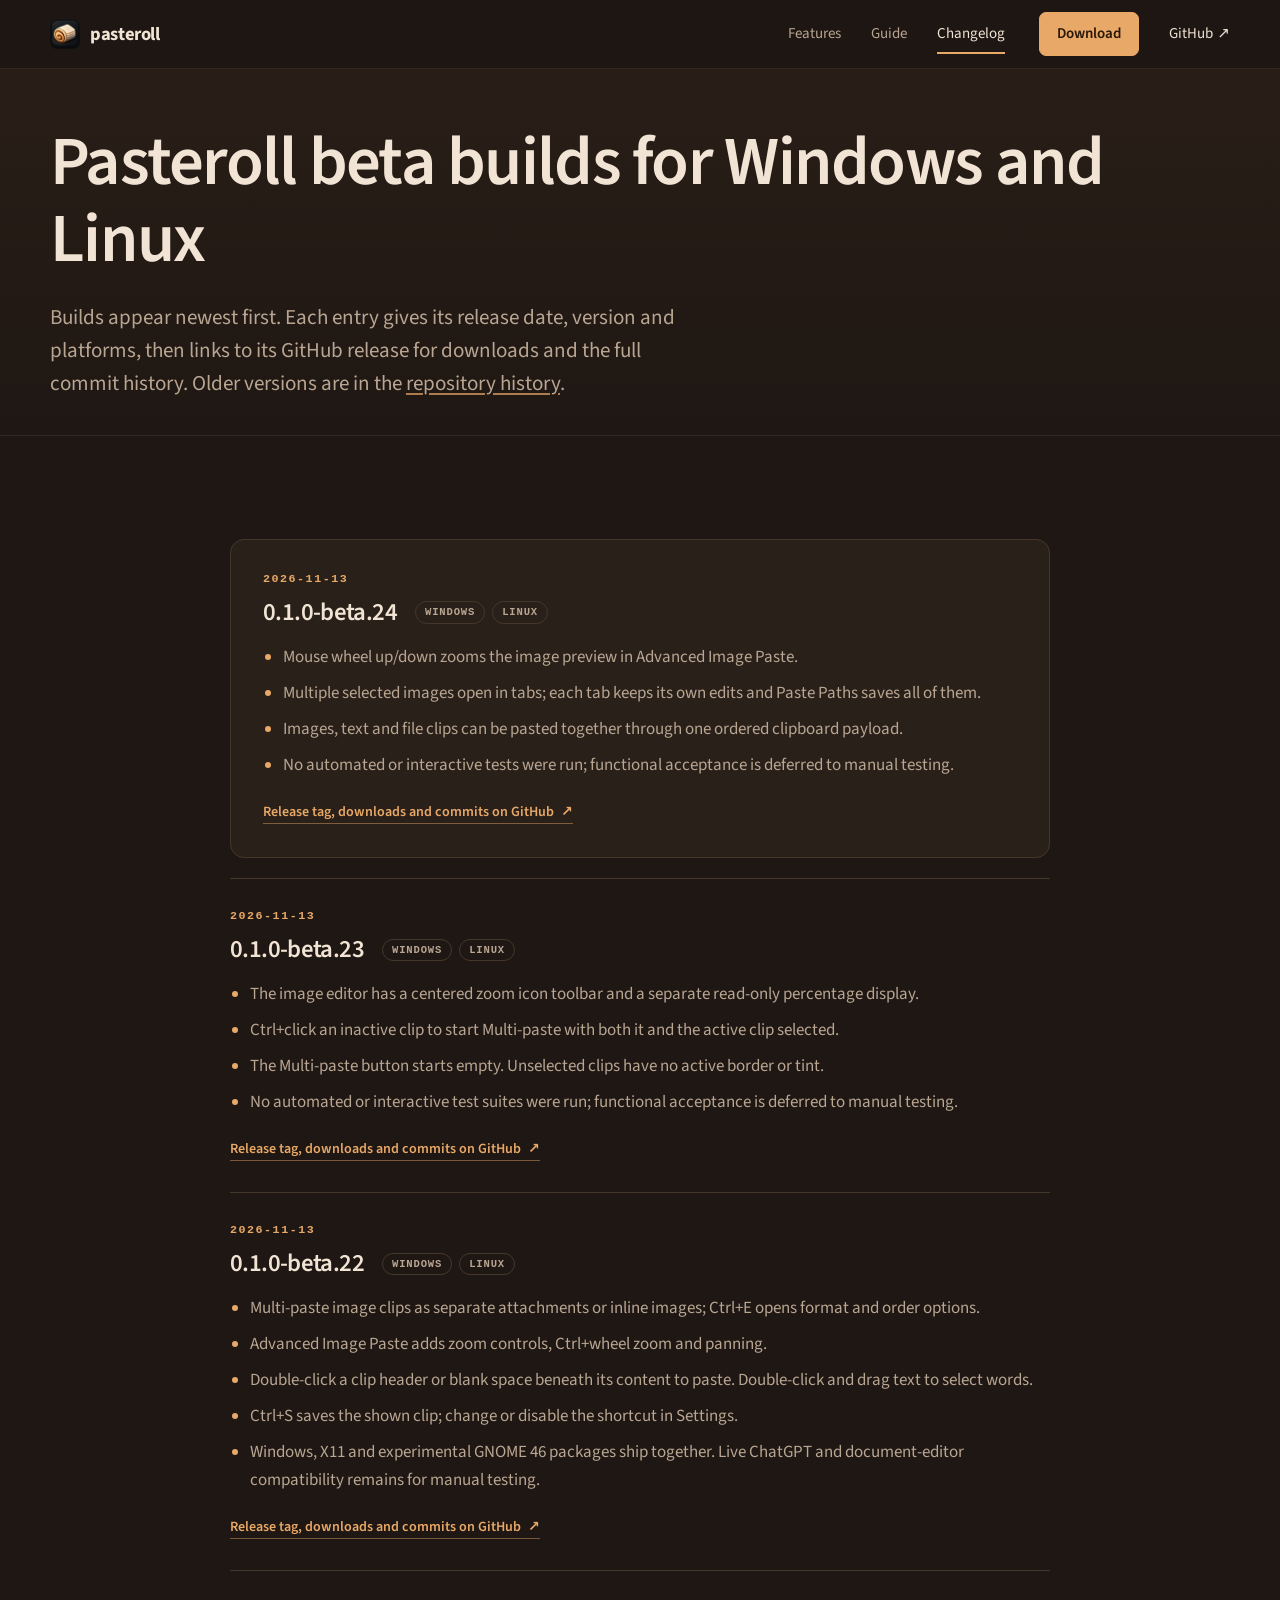
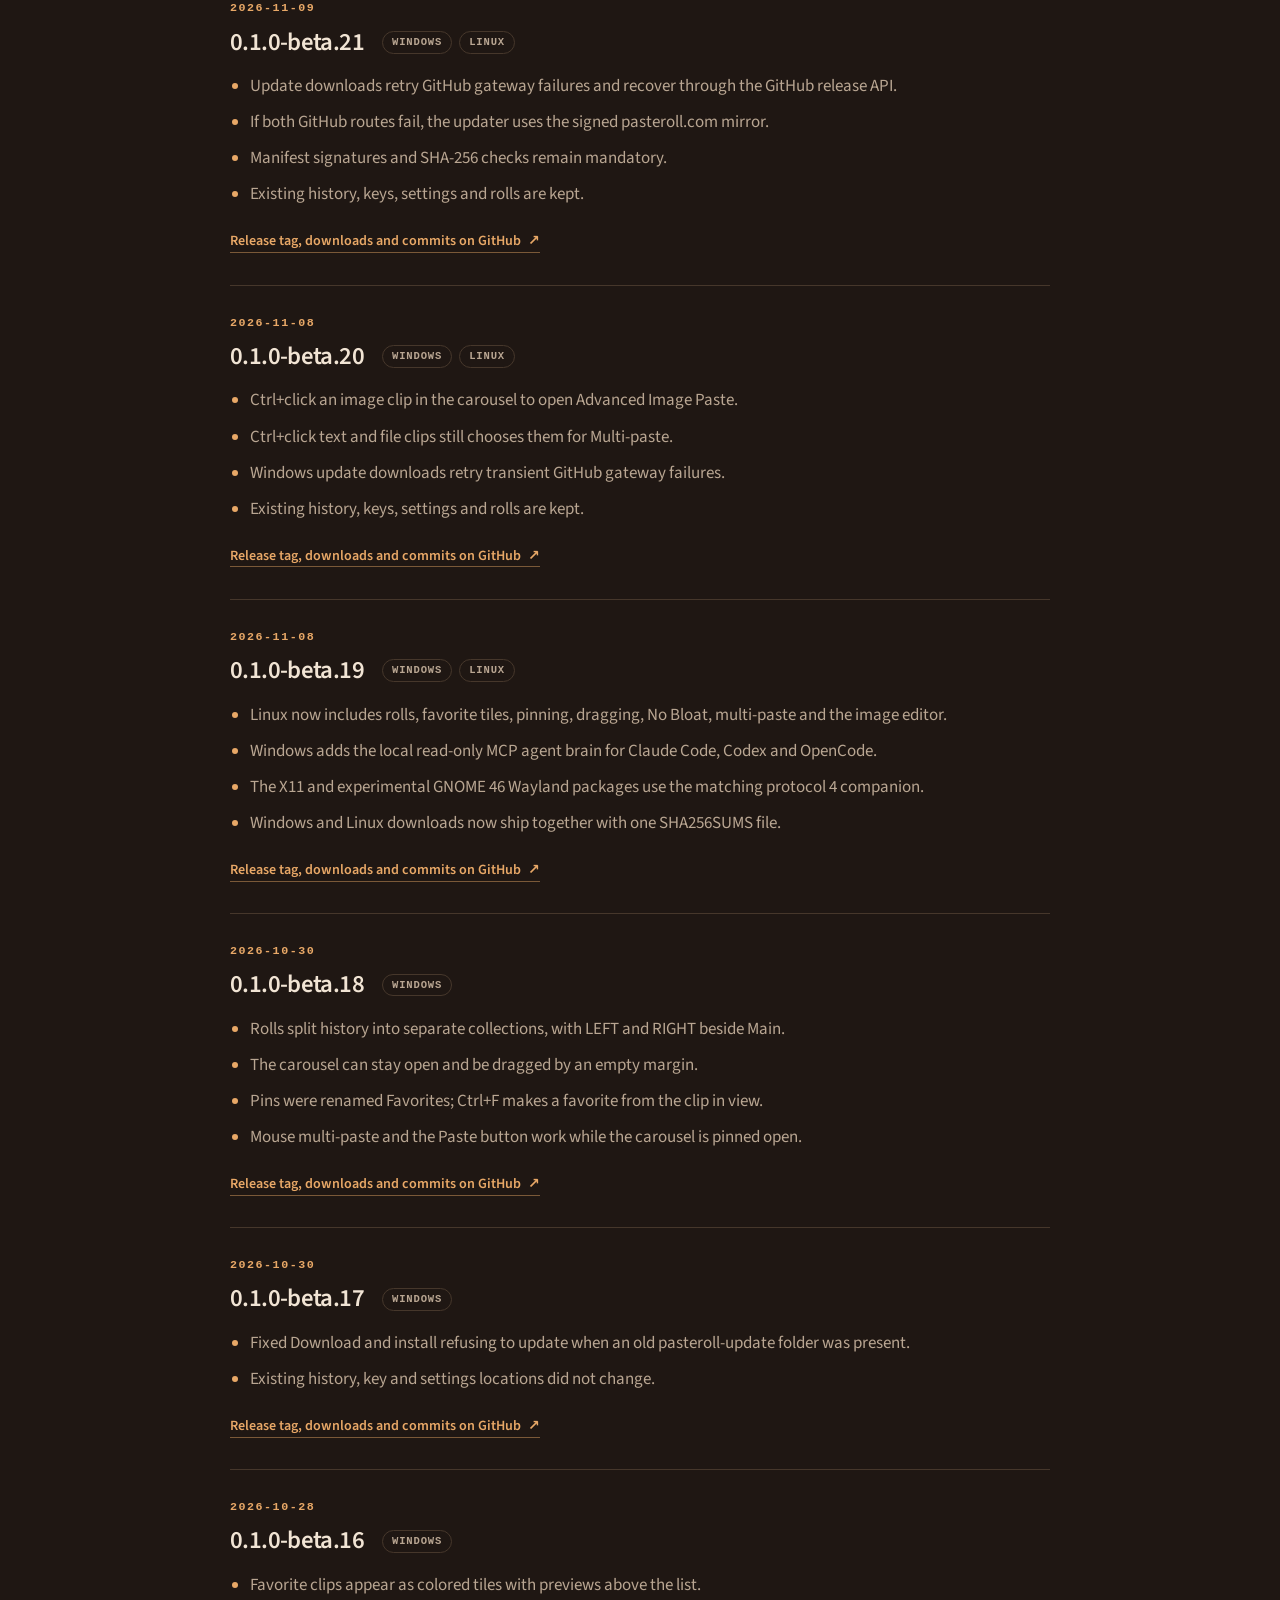
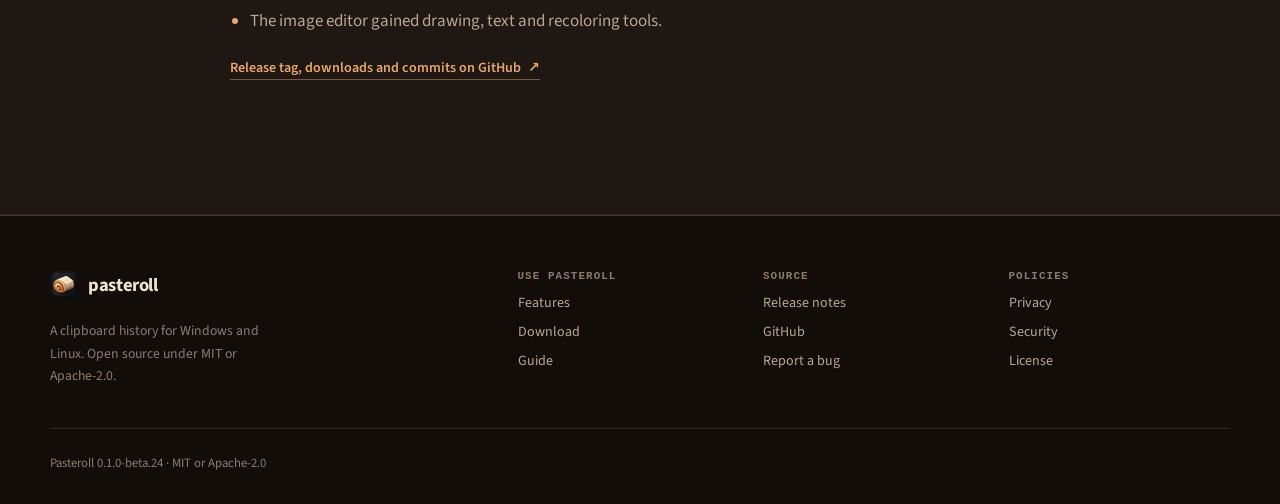
==== commit 939f29bd: "Publish beta 24 downloads and batch editor features" ====
--- a/changelog/index.html
+++ b/changelog/index.html
@@ -39,6 +39,10 @@
 </header>
 <main id="main"><section class="page-hero compact"><div class="shell"><h1>Pasteroll beta builds for Windows and Linux</h1><p class="lede">Builds appear newest first. Each entry gives its release date, version and platforms, then links to its GitHub release for downloads and the full commit history. Older versions are in the <a href="https://github.com/qpd-v/pasteroll/commits/main" rel="noopener">repository history</a>.</p></div></section>
 <section class="section"><div class="shell release-list"><article class="release featured">
+  <div class="release-head"><p class="eyebrow">2026-11-13</p><h2>0.1.0-beta.24</h2><div class="tags"><span class="tag">Windows</span><span class="tag">Linux</span></div></div>
+  <ul><li>Mouse wheel up/down zooms the image preview in Advanced Image Paste.</li><li>Multiple selected images open in tabs; each tab keeps its own edits and Paste Paths saves all of them.</li><li>Images, text and file clips can be pasted together through one ordered clipboard payload.</li><li>No automated or interactive tests were run; functional acceptance is deferred to manual testing.</li></ul>
+  <a class="text-link" href="https://github.com/qpd-v/pasteroll/releases/tag/v0.1.0-beta.24" rel="noopener" aria-label="Open the Pasteroll 0.1.0-beta.24 release tag on GitHub">Release tag, downloads and commits on GitHub <span aria-hidden="true">↗</span></a>
+</article><article class="release">
   <div class="release-head"><p class="eyebrow">2026-11-13</p><h2>0.1.0-beta.23</h2><div class="tags"><span class="tag">Windows</span><span class="tag">Linux</span></div></div>
   <ul><li>The image editor has a centered zoom icon toolbar and a separate read-only percentage display.</li><li>Ctrl+click an inactive clip to start Multi-paste with both it and the active clip selected.</li><li>The Multi-paste button starts empty. Unselected clips have no active border or tint.</li><li>No automated or interactive test suites were run; functional acceptance is deferred to manual testing.</li></ul>
   <a class="text-link" href="https://github.com/qpd-v/pasteroll/releases/tag/v0.1.0-beta.23" rel="noopener" aria-label="Open the Pasteroll 0.1.0-beta.23 release tag on GitHub">Release tag, downloads and commits on GitHub <span aria-hidden="true">↗</span></a>
@@ -83,7 +87,7 @@
       <div><h2>Policies</h2><a href="/privacy/">Privacy</a><a href="https://github.com/qpd-v/pasteroll/blob/main/SECURITY.md" rel="noopener">Security</a><a href="https://github.com/qpd-v/pasteroll/blob/main/LICENSE-MIT" rel="noopener">License</a></div>
     </div>
     <div class="footer-bottom">
-      <p>Pasteroll 0.1.0-beta.23 · MIT or Apache-2.0</p>
+      <p>Pasteroll 0.1.0-beta.24 · MIT or Apache-2.0</p>
     </div>
   </div>
 </footer>
